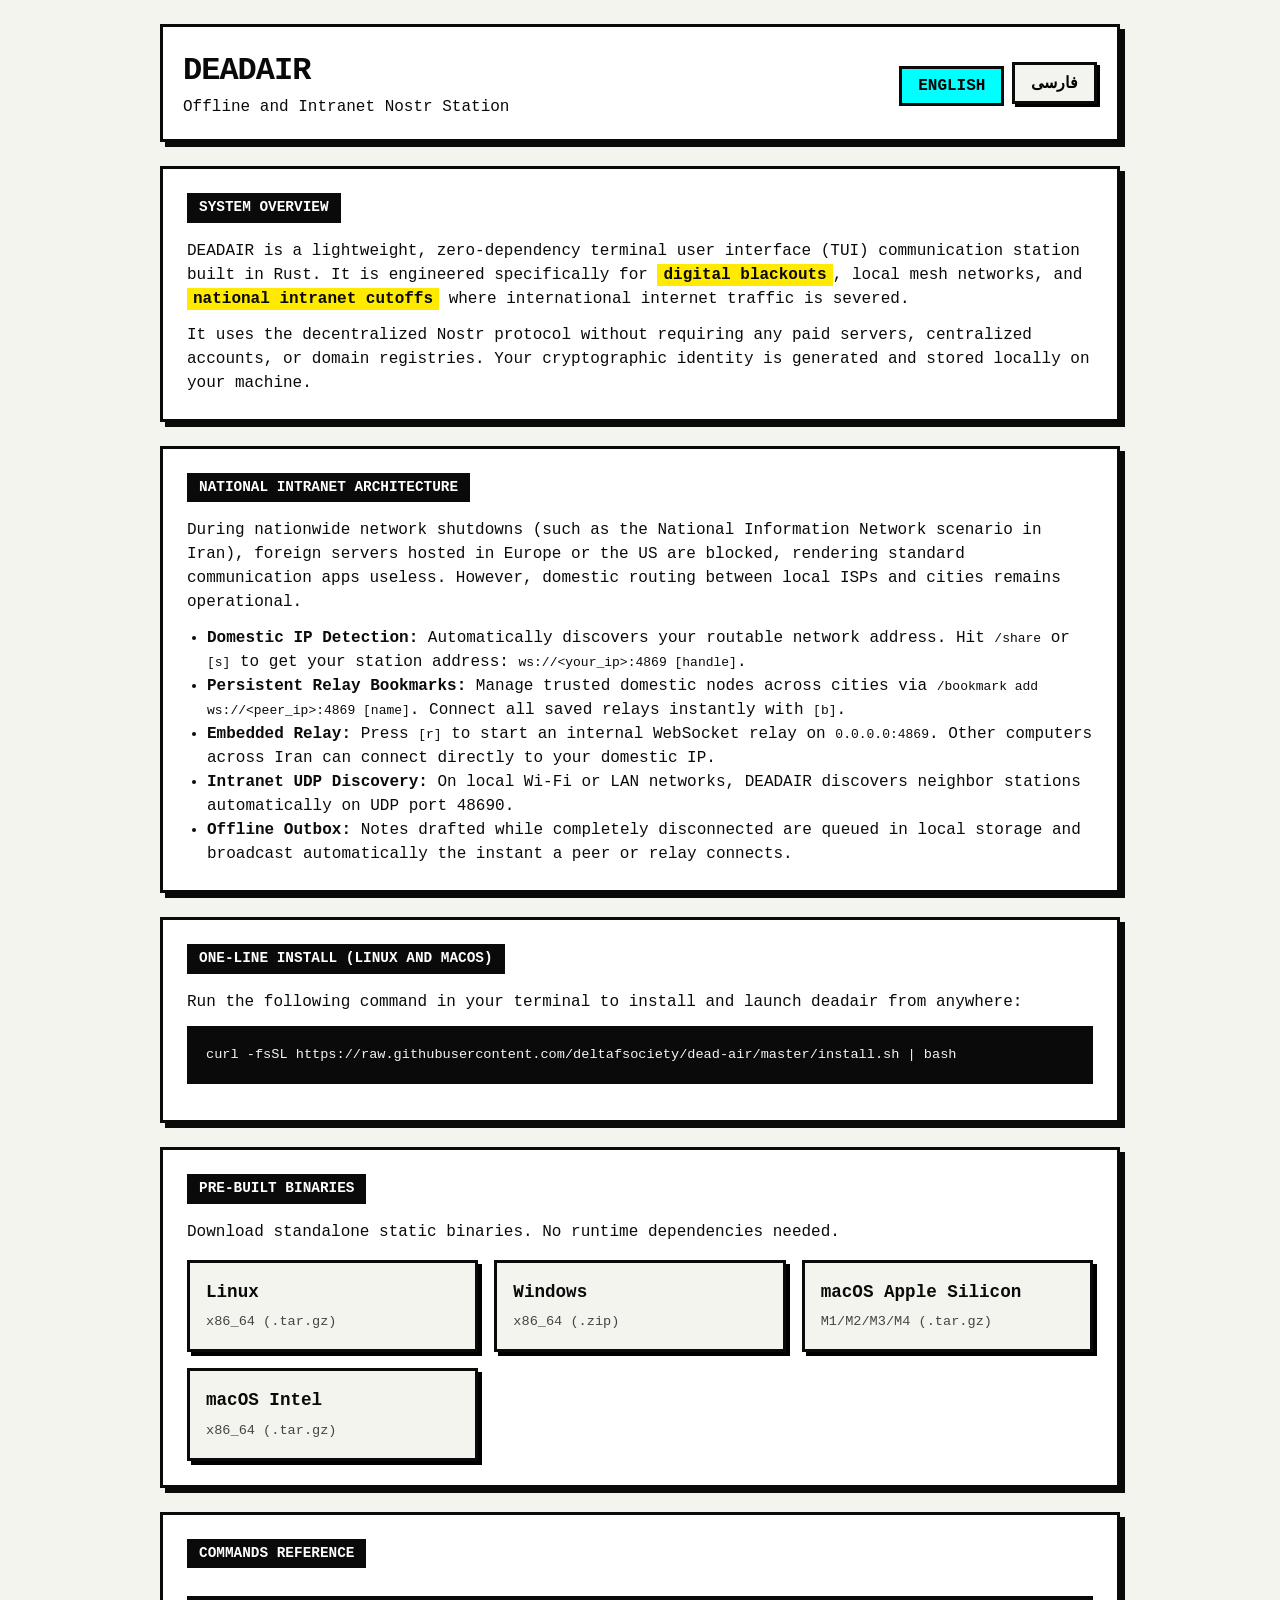
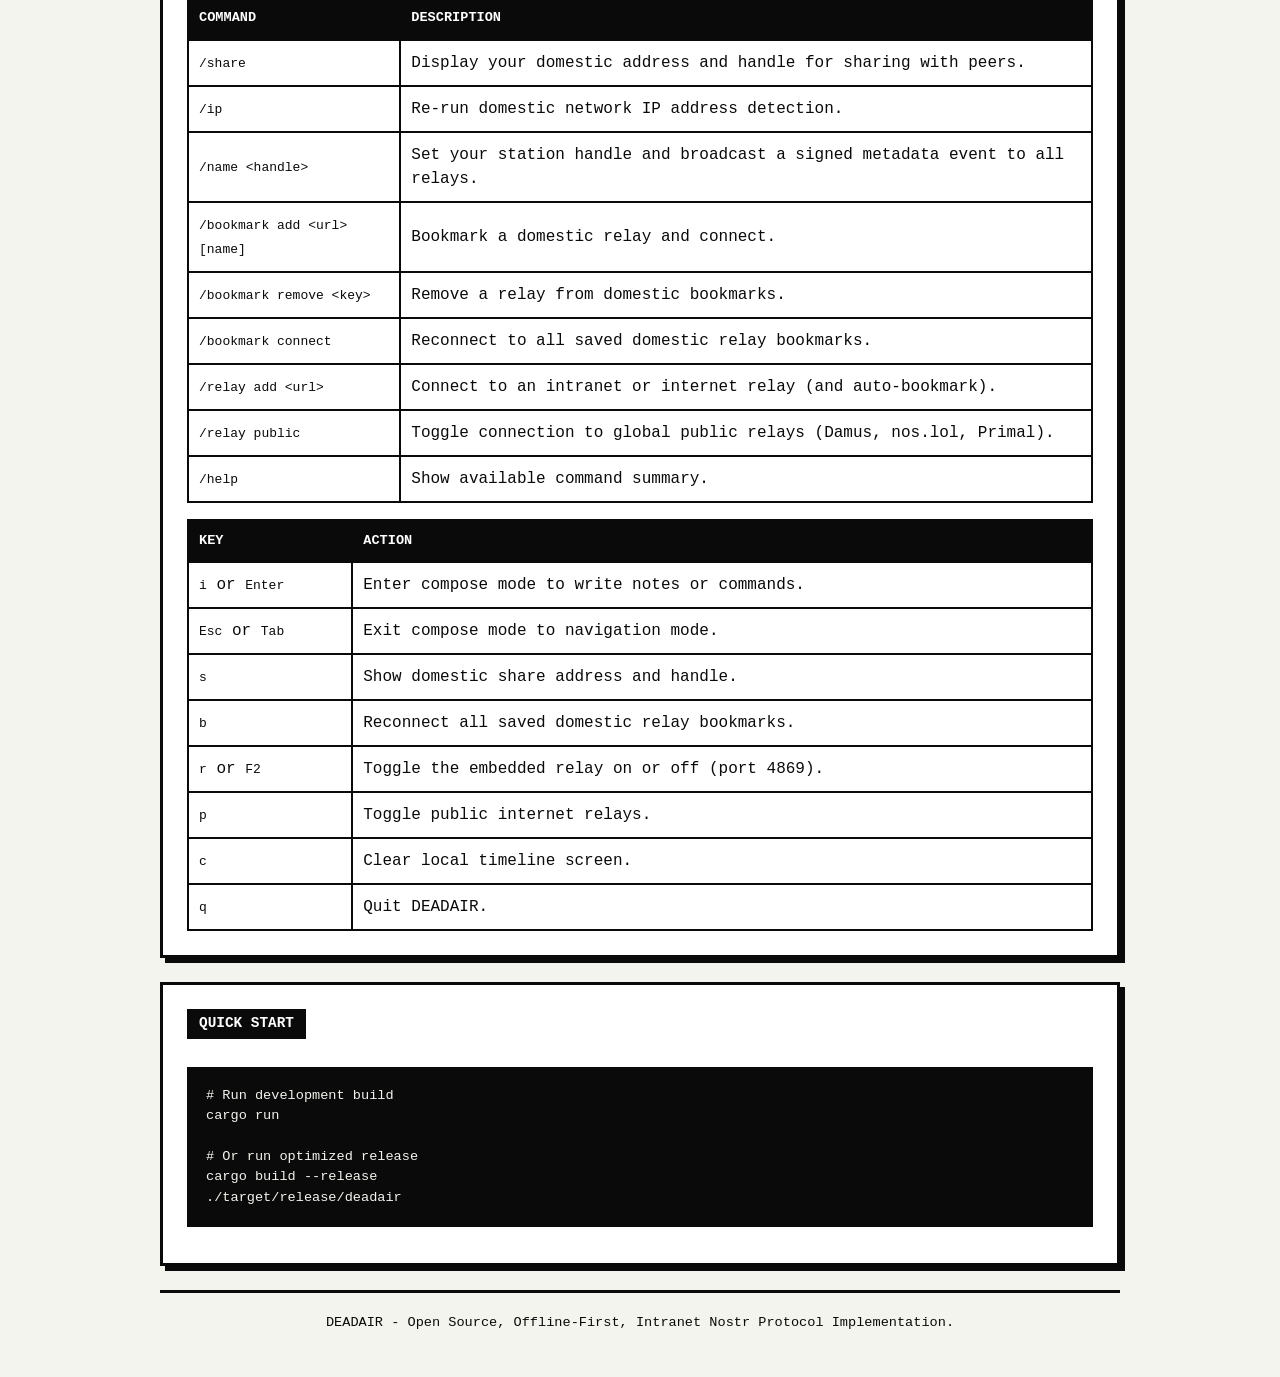
==== docs/index.html @ cce6eb31 "feat: add github pages deployment workflow and docs folder" ====
<!DOCTYPE html>
<html lang="en">
<head>
  <meta charset="UTF-8">
  <meta name="viewport" content="width=device-width, initial-scale=1.0">
  <title>DEADAIR // Offline and Intranet Nostr Station</title>
  <style>
    :root {
      --bg: #f4f4ee;
      --fg: #0a0a0a;
      --accent: #00ffff;
      --accent-alt: #ffea00;
      --border: 3px solid #0a0a0a;
      --shadow: 5px 5px 0 #0a0a0a;
    }

    * {
      box-sizing: border-box;
      margin: 0;
      padding: 0;
    }

    body {
      background-color: var(--bg);
      color: var(--fg);
      font-family: ui-monospace, "SF Mono", "Cascadia Code", "Courier New", monospace;
      line-height: 1.5;
      padding: 24px;
    }

    .container {
      max-width: 960px;
      margin: 0 auto;
    }

    header {
      border: var(--border);
      box-shadow: var(--shadow);
      background: #fff;
      padding: 20px;
      margin-bottom: 24px;
      display: flex;
      justify-content: space-between;
      align-items: center;
      flex-wrap: wrap;
      gap: 16px;
    }

    h1 {
      font-size: 2rem;
      letter-spacing: -1px;
      text-transform: uppercase;
    }

    .lang-switcher button {
      background: var(--bg);
      border: var(--border);
      padding: 8px 16px;
      font-family: inherit;
      font-weight: bold;
      font-size: 1rem;
      cursor: pointer;
      box-shadow: 3px 3px 0 #000;
    }

    .lang-switcher button.active {
      background: var(--accent);
      box-shadow: none;
      transform: translate(2px, 2px);
    }

    .box {
      border: var(--border);
      box-shadow: var(--shadow);
      background: #fff;
      padding: 24px;
      margin-bottom: 24px;
    }

    .box-title {
      display: inline-block;
      background: var(--fg);
      color: #fff;
      padding: 4px 12px;
      font-size: 0.9rem;
      font-weight: bold;
      text-transform: uppercase;
      margin-bottom: 16px;
    }

    .highlight {
      background: var(--accent-alt);
      padding: 2px 6px;
      font-weight: bold;
    }

    .download-grid {
      display: grid;
      grid-template-columns: repeat(auto-fit, minmax(220px, 1fr));
      gap: 16px;
      margin-top: 16px;
    }

    .download-card {
      border: var(--border);
      padding: 16px;
      background: var(--bg);
      text-decoration: none;
      color: inherit;
      display: block;
      box-shadow: 4px 4px 0 #000;
      transition: transform 0.05s;
    }

    .download-card:hover {
      background: var(--accent);
      transform: translate(-2px, -2px);
      box-shadow: 6px 6px 0 #000;
    }

    .download-card strong {
      display: block;
      font-size: 1.1rem;
      margin-bottom: 4px;
    }

    .download-card span {
      font-size: 0.85rem;
      color: #444;
    }

    table {
      width: 100%;
      border-collapse: collapse;
      margin-top: 12px;
    }

    th, td {
      border: 2px solid #0a0a0a;
      padding: 10px;
      text-align: left;
    }

    th {
      background: #0a0a0a;
      color: #fff;
      text-transform: uppercase;
      font-size: 0.85rem;
    }

    pre {
      background: #0a0a0a;
      color: #f4f4ee;
      padding: 16px;
      overflow-x: auto;
      font-size: 0.85rem;
      margin: 12px 0;
      border: var(--border);
    }

    .persian-section {
      direction: rtl;
      font-family: Vazirmatn, Tahoma, sans-serif;
      text-align: right;
    }

    .persian-section table th,
    .persian-section table td {
      text-align: right;
    }

    .persian-section .box-title {
      font-family: Vazirmatn, Tahoma, sans-serif;
    }

    .hidden {
      display: none;
    }

    footer {
      border-top: var(--border);
      padding: 20px 0;
      text-align: center;
      font-size: 0.85rem;
    }
  </style>
</head>
<body>
  <div class="container">
    <header>
      <div>
        <h1>DEADAIR</h1>
        <p>Offline and Intranet Nostr Station</p>
      </div>
      <div class="lang-switcher">
        <button id="btn-en" class="active" onclick="setLang('en')">ENGLISH</button>
        <button id="btn-fa" onclick="setLang('fa')">فارسی</button>
      </div>
    </header>

    <!-- ENGLISH CONTENT -->
    <main id="content-en">
      <div class="box">
        <div class="box-title">System Overview</div>
        <p>
          DEADAIR is a lightweight, zero-dependency terminal user interface (TUI) communication station built in Rust.
          It is engineered specifically for <span class="highlight">digital blackouts</span>, local mesh networks, and 
          <span class="highlight">national intranet cutoffs</span> where international internet traffic is severed.
        </p>
        <p style="margin-top: 12px;">
          It uses the decentralized Nostr protocol without requiring any paid servers, centralized accounts, or domain registries.
          Your cryptographic identity is generated and stored locally on your machine.
        </p>
      </div>

      <div class="box">
        <div class="box-title">National Intranet Architecture</div>
        <p>
          During nationwide network shutdowns (such as the National Information Network scenario in Iran), foreign servers 
          hosted in Europe or the US are blocked, rendering standard communication apps useless. 
          However, domestic routing between local ISPs and cities remains operational.
        </p>
        <ul style="margin-left: 20px; margin-top: 12px;">
          <li><strong>Domestic IP Detection:</strong> Automatically discovers your routable network address. Hit <code>/share</code> or <code>[s]</code> to get your station address: <code>ws://&lt;your_ip&gt;:4869 [handle]</code>.</li>
          <li><strong>Persistent Relay Bookmarks:</strong> Manage trusted domestic nodes across cities via <code>/bookmark add ws://&lt;peer_ip&gt;:4869 [name]</code>. Connect all saved relays instantly with <code>[b]</code>.</li>
          <li><strong>Embedded Relay:</strong> Press <code>[r]</code> to start an internal WebSocket relay on <code>0.0.0.0:4869</code>. Other computers across Iran can connect directly to your domestic IP.</li>
          <li><strong>Intranet UDP Discovery:</strong> On local Wi-Fi or LAN networks, DEADAIR discovers neighbor stations automatically on UDP port 48690.</li>
          <li><strong>Offline Outbox:</strong> Notes drafted while completely disconnected are queued in local storage and broadcast automatically the instant a peer or relay connects.</li>
        </ul>
      </div>

      <div class="box">
        <div class="box-title">One-Line Install (Linux and macOS)</div>
        <p>Run the following command in your terminal to install and launch deadair from anywhere:</p>
        <pre>curl -fsSL https://raw.githubusercontent.com/deltafsociety/dead-air/master/install.sh | bash</pre>
      </div>

      <div class="box">
        <div class="box-title">Pre-built Binaries</div>
        <p>Download standalone static binaries. No runtime dependencies needed.</p>
        <div class="download-grid">
          <a class="download-card" href="https://github.com/deltafsociety/dead-air/releases/latest/download/deadair-linux-x86_64.tar.gz">
            <strong>Linux</strong>
            <span>x86_64 (.tar.gz)</span>
          </a>
          <a class="download-card" href="https://github.com/deltafsociety/dead-air/releases/latest/download/deadair-windows-x86_64.zip">
            <strong>Windows</strong>
            <span>x86_64 (.zip)</span>
          </a>
          <a class="download-card" href="https://github.com/deltafsociety/dead-air/releases/latest/download/deadair-macos-arm64.tar.gz">
            <strong>macOS Apple Silicon</strong>
            <span>M1/M2/M3/M4 (.tar.gz)</span>
          </a>
          <a class="download-card" href="https://github.com/deltafsociety/dead-air/releases/latest/download/deadair-macos-x86_64.tar.gz">
            <strong>macOS Intel</strong>
            <span>x86_64 (.tar.gz)</span>
          </a>
        </div>
      </div>

      <div class="box">
        <div class="box-title">Commands Reference</div>
        <table>
          <thead>
            <tr>
              <th>Command</th>
              <th>Description</th>
            </tr>
          </thead>
          <tbody>
            <tr>
              <td><code>/share</code></td>
              <td>Display your domestic address and handle for sharing with peers.</td>
            </tr>
            <tr>
              <td><code>/ip</code></td>
              <td>Re-run domestic network IP address detection.</td>
            </tr>
            <tr>
              <td><code>/name &lt;handle&gt;</code></td>
              <td>Set your station handle and broadcast a signed metadata event to all relays.</td>
            </tr>
            <tr>
              <td><code>/bookmark add &lt;url&gt; [name]</code></td>
              <td>Bookmark a domestic relay and connect.</td>
            </tr>
            <tr>
              <td><code>/bookmark remove &lt;key&gt;</code></td>
              <td>Remove a relay from domestic bookmarks.</td>
            </tr>
            <tr>
              <td><code>/bookmark connect</code></td>
              <td>Reconnect to all saved domestic relay bookmarks.</td>
            </tr>
            <tr>
              <td><code>/relay add &lt;url&gt;</code></td>
              <td>Connect to an intranet or internet relay (and auto-bookmark).</td>
            </tr>
            <tr>
              <td><code>/relay public</code></td>
              <td>Toggle connection to global public relays (Damus, nos.lol, Primal).</td>
            </tr>
            <tr>
              <td><code>/help</code></td>
              <td>Show available command summary.</td>
            </tr>
          </tbody>
        </table>

        <table style="margin-top: 16px;">
          <thead>
            <tr>
              <th>Key</th>
              <th>Action</th>
            </tr>
          </thead>
          <tbody>
            <tr>
              <td><code>i</code> or <code>Enter</code></td>
              <td>Enter compose mode to write notes or commands.</td>
            </tr>
            <tr>
              <td><code>Esc</code> or <code>Tab</code></td>
              <td>Exit compose mode to navigation mode.</td>
            </tr>
            <tr>
              <td><code>s</code></td>
              <td>Show domestic share address and handle.</td>
            </tr>
            <tr>
              <td><code>b</code></td>
              <td>Reconnect all saved domestic relay bookmarks.</td>
            </tr>
            <tr>
              <td><code>r</code> or <code>F2</code></td>
              <td>Toggle the embedded relay on or off (port 4869).</td>
            </tr>
            <tr>
              <td><code>p</code></td>
              <td>Toggle public internet relays.</td>
            </tr>
            <tr>
              <td><code>c</code></td>
              <td>Clear local timeline screen.</td>
            </tr>
            <tr>
              <td><code>q</code></td>
              <td>Quit DEADAIR.</td>
            </tr>
          </tbody>
        </table>
      </div>

      <div class="box">
        <div class="box-title">Quick Start</div>
        <pre># Run development build
cargo run

# Or run optimized release
cargo build --release
./target/release/deadair</pre>
      </div>
    </main>

    <!-- PERSIAN CONTENT -->
    <main id="content-fa" class="persian-section hidden">
      <div class="box">
        <div class="box-title">معرفی سامانه</div>
        <p>
          نرم‌افزار DEADAIR یک ابزار ارتباطی ترمینال متنی (TUI) سبک و بدون وابستگی است که با زبان راست (Rust) توسعه داده شده است.
          این سامانه منحصرا برای شرایط <span class="highlight">قطع کامل اینترنت</span>، شبکه‌های محلی (مش) و 
          <span class="highlight">محدودیت به شبکه ملی اطلاعات (اینترانت)</span> طراحی شده است.
        </p>
        <p style="margin-top: 12px;">
          این ابزار از پروتکل غیرمتمرکز نوستر (Nostr) استفاده می‌کند و هیچ‌گونه وابستگی به سرورهای پولی، ثبت‌نام، شماره تماس، ایمیل یا دامنه‌های اینترنتی ندارد.
          کلیدهای رمزنگاری شما به صورت محلی روی دستگاه خودتان ایجاد و ذخیره می‌شوند.
        </p>
      </div>

      <div class="box">
        <div class="box-title">عملکرد در شرایط اینترانت ملی</div>
        <p>
          هنگامی که دسترسی به اینترنت بین‌الملل قطع می‌شود، سرورهای خارجی از دسترس خارج شده و پیام‌رسان‌های معمولی متوقف می‌شوند.
          با این حال، ارتباطات داخلی بین ارائه‌دهندگان اینترنت داخلی و شهرهای مختلف برقرار باقی می‌ماند.
        </p>
        <ul style="margin-right: 20px; margin-top: 12px;">
          <li><strong>تشخیص خودکار IP داخلی:</strong> سامانه آدرس قابل اتصال شما را پیدا می‌کند. با کلید <code>[s]</code> یا دستور <code>/share</code> مشخصات ایستگاه را برای دیگران بفرستید: <code>ws://&lt;ip&gt;:4869 [نام]</code>.</li>
          <li><strong>مدیریت نشانک‌های رله‌های داخلی:</strong> ذخیره و سازماندهی رله‌های سراسر کشور با دستور <code>/bookmark add ws://&lt;ip&gt;:4869 [نام]</code>. اتصال همزمان با کلید <code>[b]</code>.</li>
          <li><strong>رله داخلی تعبیه‌شده:</strong> با کلید <code>[r]</code> سرور رله خود را روی پورت 4869 فعال کنید تا افراد در شهرهای دیگر به شما متصل شوند.</li>
          <li><strong>کشف خودکار در شبکه محلی:</strong> دستگاه‌ها روی وای‌فای یا LAN از طریق پورت UDP 48690 یکدیگر را به شکل خودکار پیدا می‌کنند.</li>
          <li><strong>صندوق پیام‌های آفلاین:</strong> پیام‌های نوشته‌شده در زمان قطعی کامل در سیستم ذخیره شده و پس از اولین اتصال ارسال می‌شوند.</li>
        </ul>
      </div>

      <div class="box">
        <div class="box-title">نصب سریع با یک دستور (لینوکس و مک)</div>
        <p>دستور زیر را در ترمینال خود اجرا کنید تا فرمان deadair در سیستم شما نصب و فعال شود:</p>
        <pre>curl -fsSL https://raw.githubusercontent.com/deltafsociety/dead-air/master/install.sh | bash</pre>
      </div>

      <div class="box">
        <div class="box-title">دریافت فایل‌های اجرایی آماده</div>
        <p>فایل اجرایی مستقل بدون نیاز به نصب پیش‌نیازها را برای سیستم‌عامل خود دریافت کنید.</p>
        <div class="download-grid">
          <a class="download-card" href="https://github.com/deltafsociety/dead-air/releases/latest/download/deadair-linux-x86_64.tar.gz">
            <strong>لینوکس</strong>
            <span>معماری x86_64 (.tar.gz)</span>
          </a>
          <a class="download-card" href="https://github.com/deltafsociety/dead-air/releases/latest/download/deadair-windows-x86_64.zip">
            <strong>ویندوز</strong>
            <span>معماری x86_64 (.zip)</span>
          </a>
          <a class="download-card" href="https://github.com/deltafsociety/dead-air/releases/latest/download/deadair-macos-arm64.tar.gz">
            <strong>مک اواس اپل سیلیکون</strong>
            <span>پردازنده‌های M1/M2/M3/M4 (.tar.gz)</span>
          </a>
          <a class="download-card" href="https://github.com/deltafsociety/dead-air/releases/latest/download/deadair-macos-x86_64.tar.gz">
            <strong>مک اواس اینتل</strong>
            <span>معماری x86_64 (.tar.gz)</span>
          </a>
        </div>
      </div>

      <div class="box">
        <div class="box-title">دستورات ترمینال</div>
        <table>
          <thead>
            <tr>
              <th>دستور</th>
              <th>توضیحات</th>
            </tr>
          </thead>
          <tbody>
            <tr>
              <td><code>/share</code></td>
              <td>نمایش آدرس ایستگاه داخلی جهت اشتراک‌گذاری با دیگران.</td>
            </tr>
            <tr>
              <td><code>/ip</code></td>
              <td>تشخیص مجدد آدرس IP شبکه داخلی.</td>
            </tr>
            <tr>
              <td><code>/name &lt;نام&gt;</code></td>
              <td>تنظیم نام نمایشی و انتشار مشخصات هویتی برای سایر کاربران.</td>
            </tr>
            <tr>
              <td><code>/bookmark add &lt;آدرس&gt; [نام]</code></td>
              <td>ذخیره رله داخلی در نشانک‌ها و اتصال به آن.</td>
            </tr>
            <tr>
              <td><code>/bookmark remove &lt;شناسه&gt;</code></td>
              <td>حذف رله از فهرست نشانک‌ها.</td>
            </tr>
            <tr>
              <td><code>/bookmark connect</code></td>
              <td>اتصال مجدد به تمامی نشانک‌های ذخیره‌شده.</td>
            </tr>
            <tr>
              <td><code>/relay add &lt;آدرس&gt;</code></td>
              <td>افزودن آدرس رله جدید (و ذخیره خودکار در نشانک‌ها).</td>
            </tr>
            <tr>
              <td><code>/relay public</code></td>
              <td>اتصال یا قطع اتصال به رله‌های رایگان اینترنت جهانی.</td>
            </tr>
            <tr>
              <td><code>/help</code></td>
              <td>نمایش راهنمای دستورات.</td>
            </tr>
          </tbody>
        </table>

        <table style="margin-top: 16px;">
          <thead>
            <tr>
              <th>کلید</th>
              <th>عملکرد</th>
            </tr>
          </thead>
          <tbody>
            <tr>
              <td><code>i</code> یا <code>Enter</code></td>
              <td>ورود به حالت نوشتن پیام یا دستور.</td>
            </tr>
            <tr>
              <td><code>Esc</code> یا <code>Tab</code></td>
              <td>خروج از حالت نوشتن و ورود به حالت ناوبری.</td>
            </tr>
            <tr>
              <td><code>s</code></td>
              <td>نمایش آدرس اتصال داخلی جهت اشتراک‌گذاری.</td>
            </tr>
            <tr>
              <td><code>b</code></td>
              <td>اتصال مجدد به تمامی نشانک‌های داخلی.</td>
            </tr>
            <tr>
              <td><code>r</code> یا <code>F2</code></td>
              <td>روشن یا خاموش کردن رله داخلی روی پورت 4869.</td>
            </tr>
            <tr>
              <td><code>p</code></td>
              <td>تغییر وضعیت رله‌های عمومی اینترنت.</td>
            </tr>
            <tr>
              <td><code>c</code></td>
              <td>پاک کردن پیام‌های صفحه نمایش.</td>
            </tr>
            <tr>
              <td><code>q</code></td>
              <td>خروج از برنامه.</td>
            </tr>
          </tbody>
        </table>
      </div>

      <div class="box">
        <div class="box-title">اجرای سریع از طریق سورس کد</div>
        <pre># اجرای نسخه توسعه
cargo run

# ساخت نسخه نهایی بهینه‌شده
cargo build --release
./target/release/deadair</pre>
      </div>
    </main>

    <footer>
      <p>DEADAIR - Open Source, Offline-First, Intranet Nostr Protocol Implementation.</p>
    </footer>
  </div>

  <script>
    function setLang(lang) {
      const enSection = document.getElementById('content-en');
      const faSection = document.getElementById('content-fa');
      const btnEn = document.getElementById('btn-en');
      const btnFa = document.getElementById('btn-fa');

      if (lang === 'fa') {
        enSection.classList.add('hidden');
        faSection.classList.remove('hidden');
        btnFa.classList.add('active');
        btnEn.classList.remove('active');
        document.documentElement.lang = 'fa';
      } else {
        faSection.classList.add('hidden');
        enSection.classList.remove('hidden');
        btnEn.classList.add('active');
        btnFa.classList.remove('active');
        document.documentElement.lang = 'en';
      }
    }
  </script>
</body>
</html>
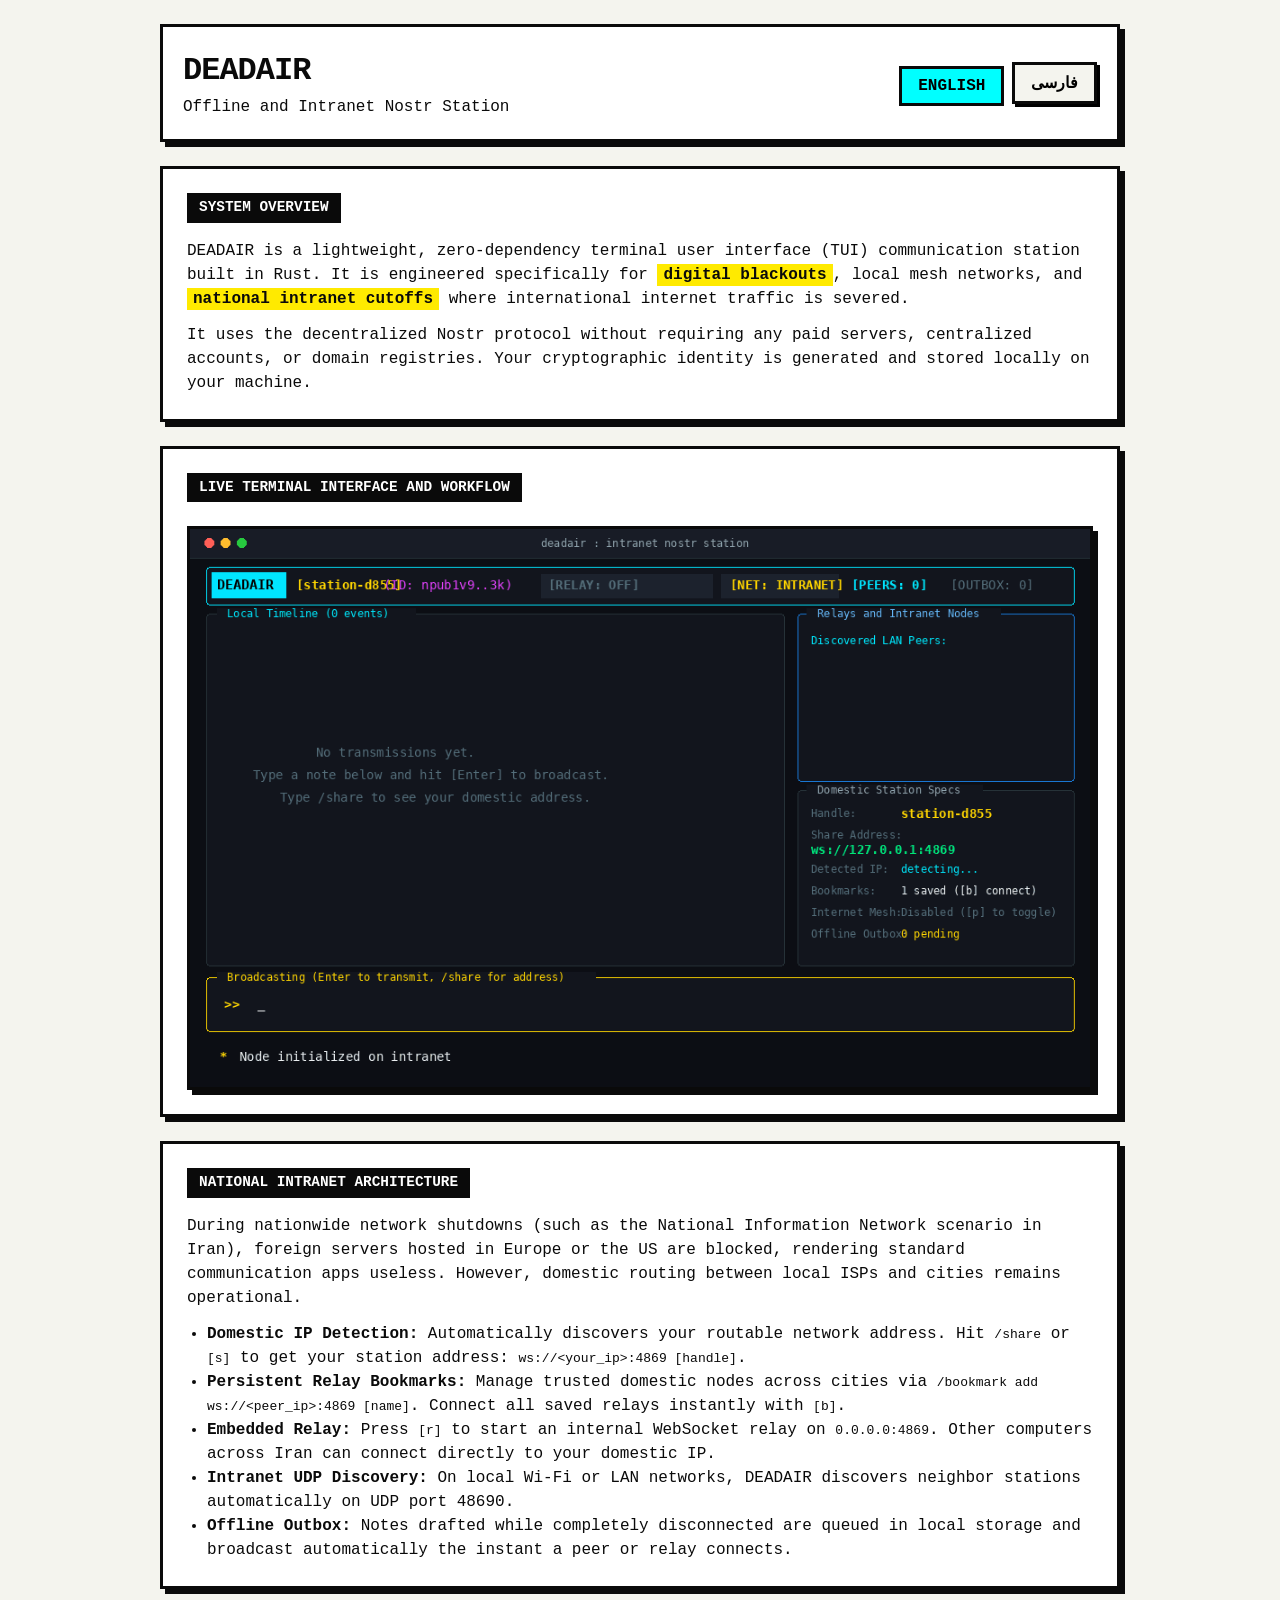
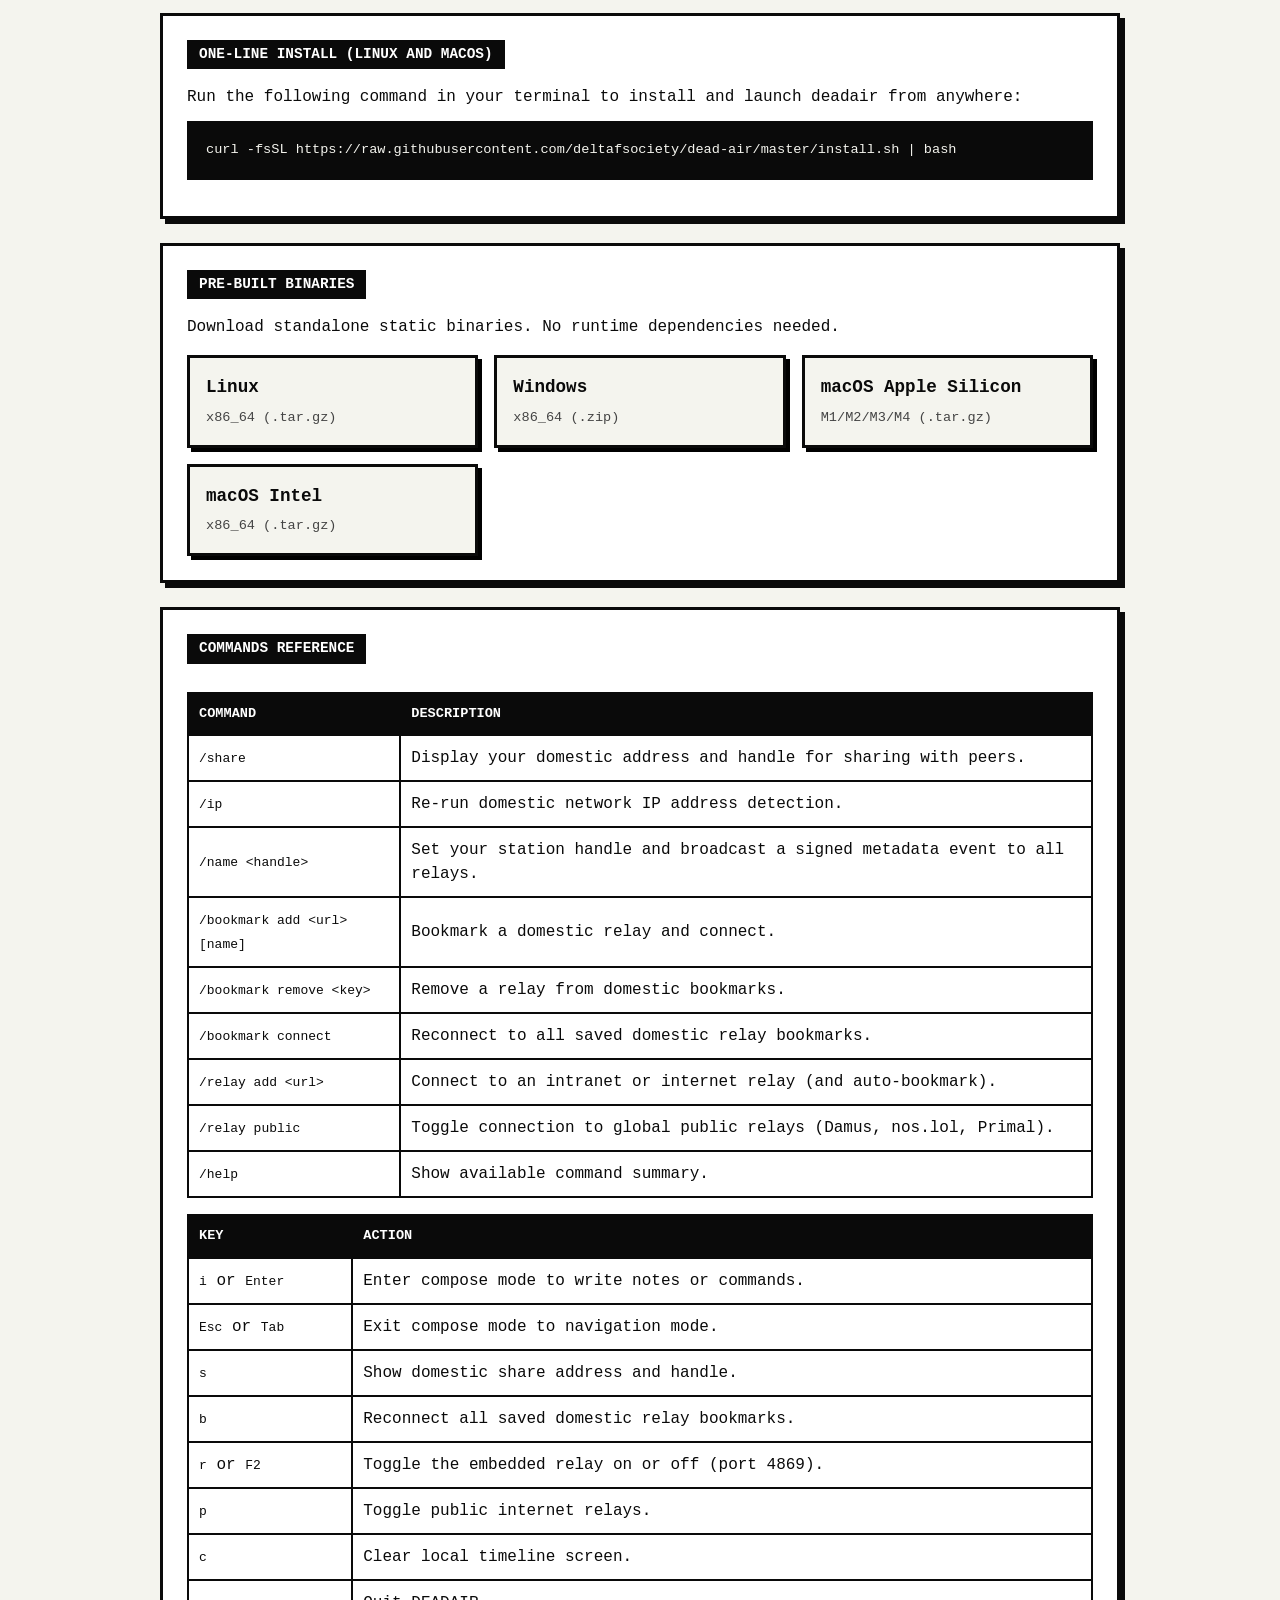
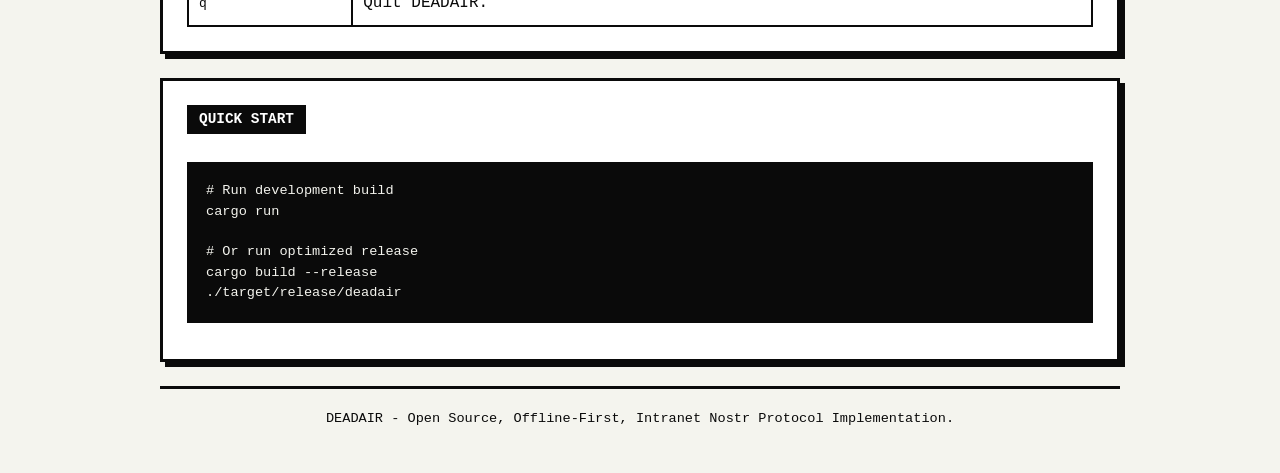
==== commit d92a13a6: "docs: replace ASCII mockup with workflow demo GIF and dashboard screenshot" ====
--- a/docs/index.html
+++ b/docs/index.html
@@ -214,6 +214,11 @@
       </div>
 
       <div class="box">
+        <div class="box-title">Live Terminal Interface and Workflow</div>
+        <img src="images/demo.gif" alt="DEADAIR Terminal Workflow Demo" style="width: 100%; border: var(--border); box-shadow: var(--shadow); margin-top: 8px; display: block;">
+      </div>
+
+      <div class="box">
         <div class="box-title">National Intranet Architecture</div>
         <p>
           During nationwide network shutdowns (such as the National Information Network scenario in Iran), foreign servers 
@@ -378,6 +383,11 @@
       </div>
 
       <div class="box">
+        <div class="box-title">نمای زنده خط فرمان و جریان کار</div>
+        <img src="images/demo.gif" alt="پیش‌نمایش متحرک جریان کار" style="width: 100%; border: var(--border); box-shadow: var(--shadow); margin-top: 8px; display: block;">
+      </div>
+
+      <div class="box">
         <div class="box-title">عملکرد در شرایط اینترانت ملی</div>
         <p>
           هنگامی که دسترسی به اینترنت بین‌الملل قطع می‌شود، سرورهای خارجی از دسترس خارج شده و پیام‌رسان‌های معمولی متوقف می‌شوند.
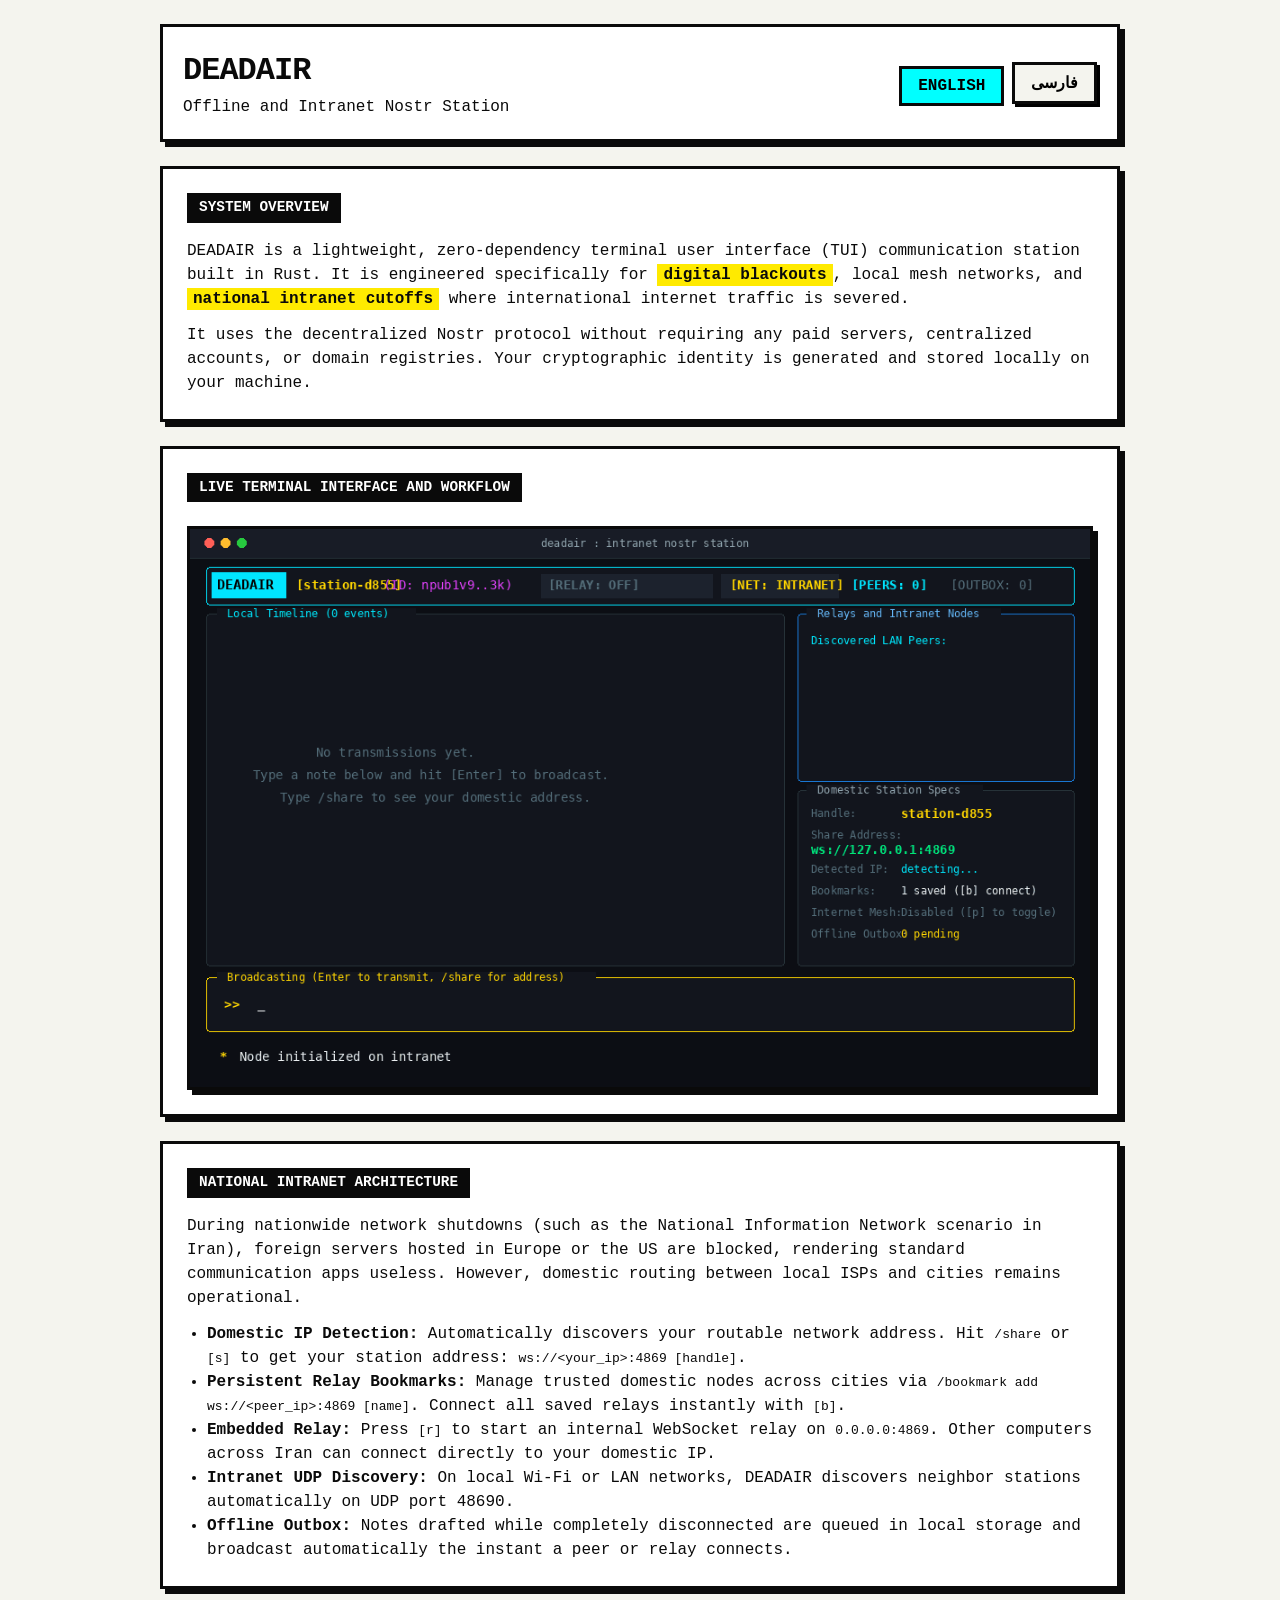
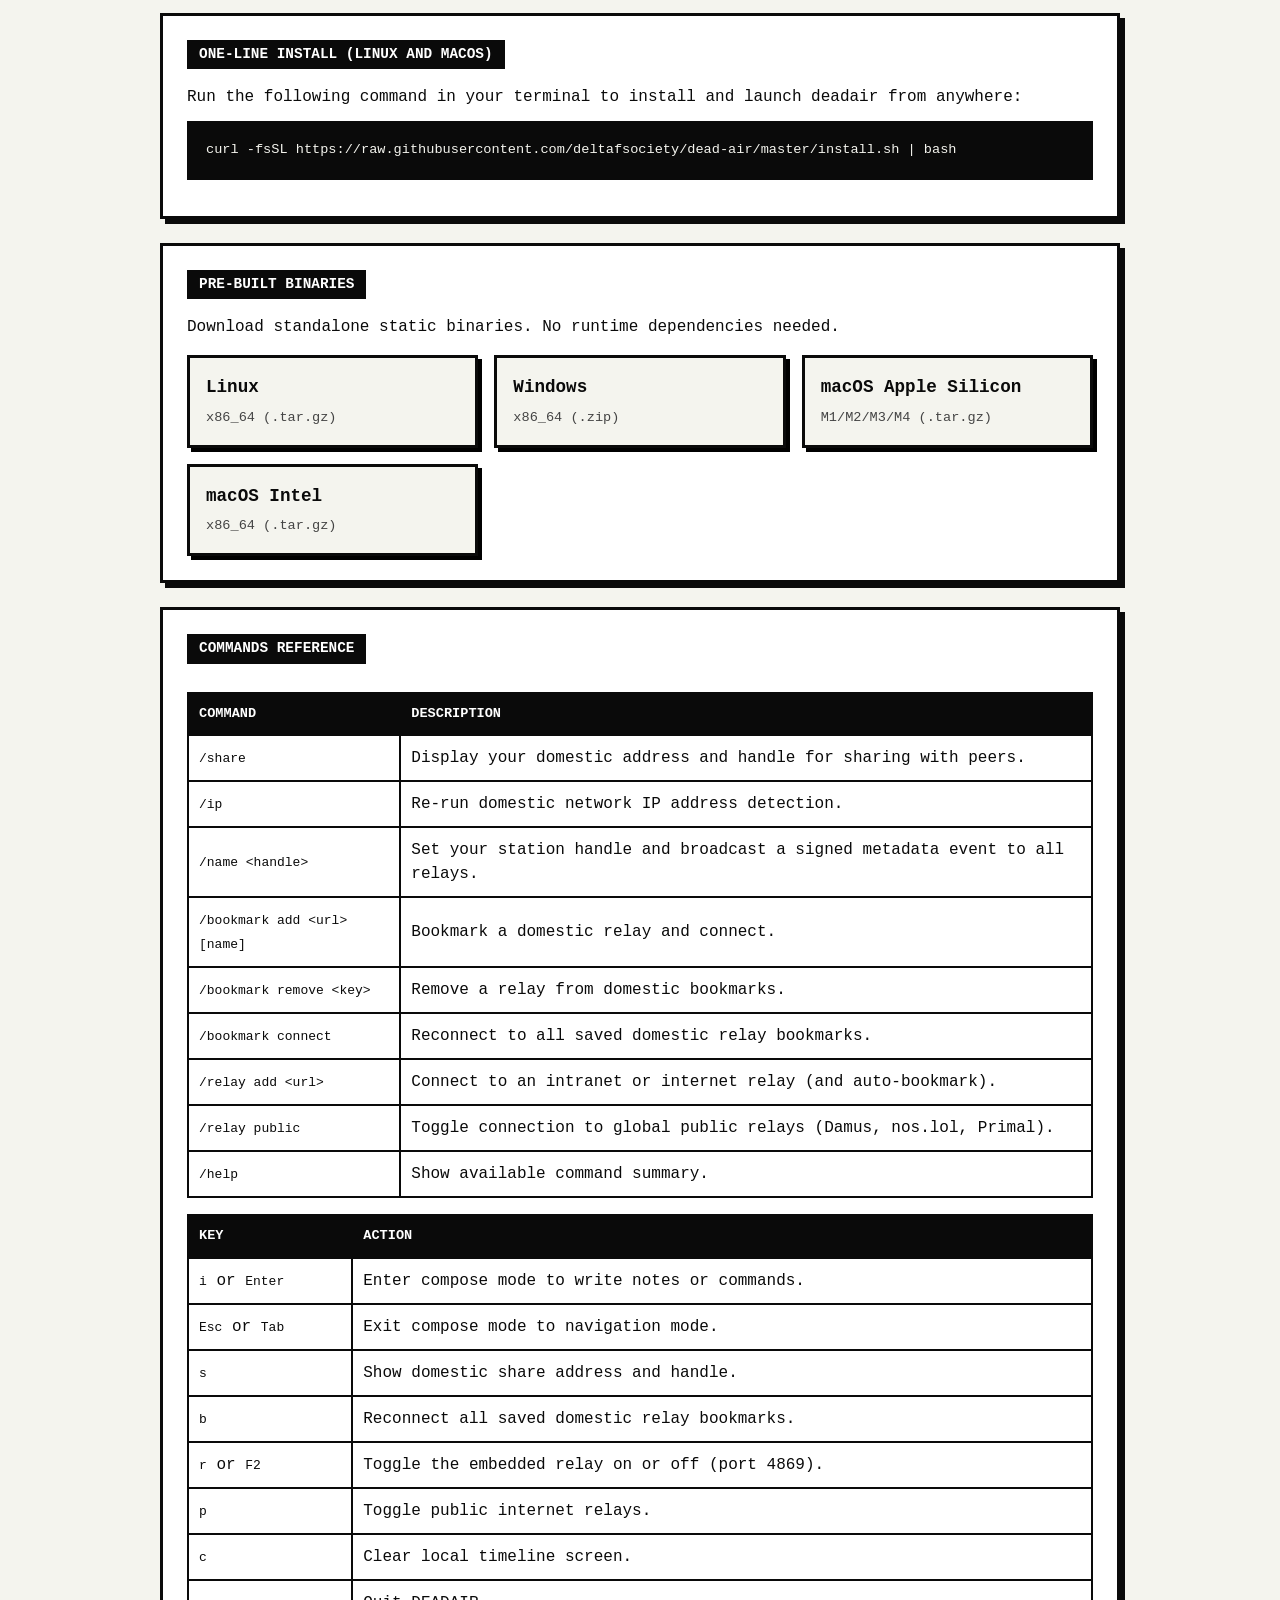
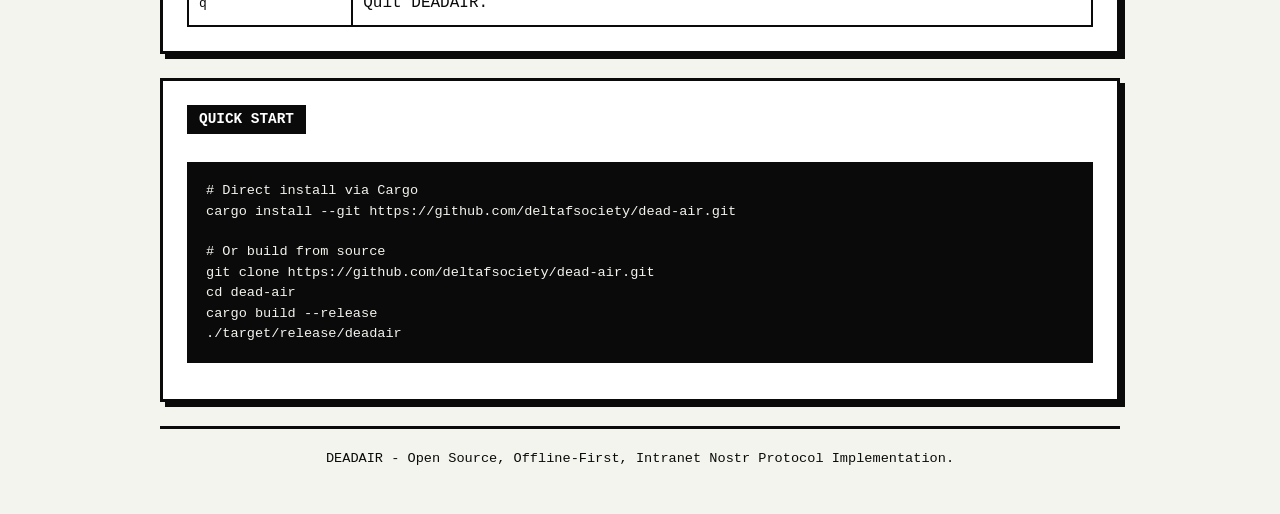
==== commit 58ab4691: "fix: handle rosetta translation, add cli version check, and automatic cpu fallback" ====
--- a/docs/index.html
+++ b/docs/index.html
@@ -358,10 +358,12 @@
 
       <div class="box">
         <div class="box-title">Quick Start</div>
-        <pre># Run development build
-cargo run
-
-# Or run optimized release
+        <pre># Direct install via Cargo
+cargo install --git https://github.com/deltafsociety/dead-air.git
+
+# Or build from source
+git clone https://github.com/deltafsociety/dead-air.git
+cd dead-air
 cargo build --release
 ./target/release/deadair</pre>
       </div>
@@ -526,10 +528,12 @@
 
       <div class="box">
         <div class="box-title">اجرای سریع از طریق سورس کد</div>
-        <pre># اجرای نسخه توسعه
-cargo run
-
-# ساخت نسخه نهایی بهینه‌شده
+        <pre># نصب مستقیم با ابزار کارگو
+cargo install --git https://github.com/deltafsociety/dead-air.git
+
+# یا کامپایل دستی نسخه نهایی
+git clone https://github.com/deltafsociety/dead-air.git
+cd dead-air
 cargo build --release
 ./target/release/deadair</pre>
       </div>
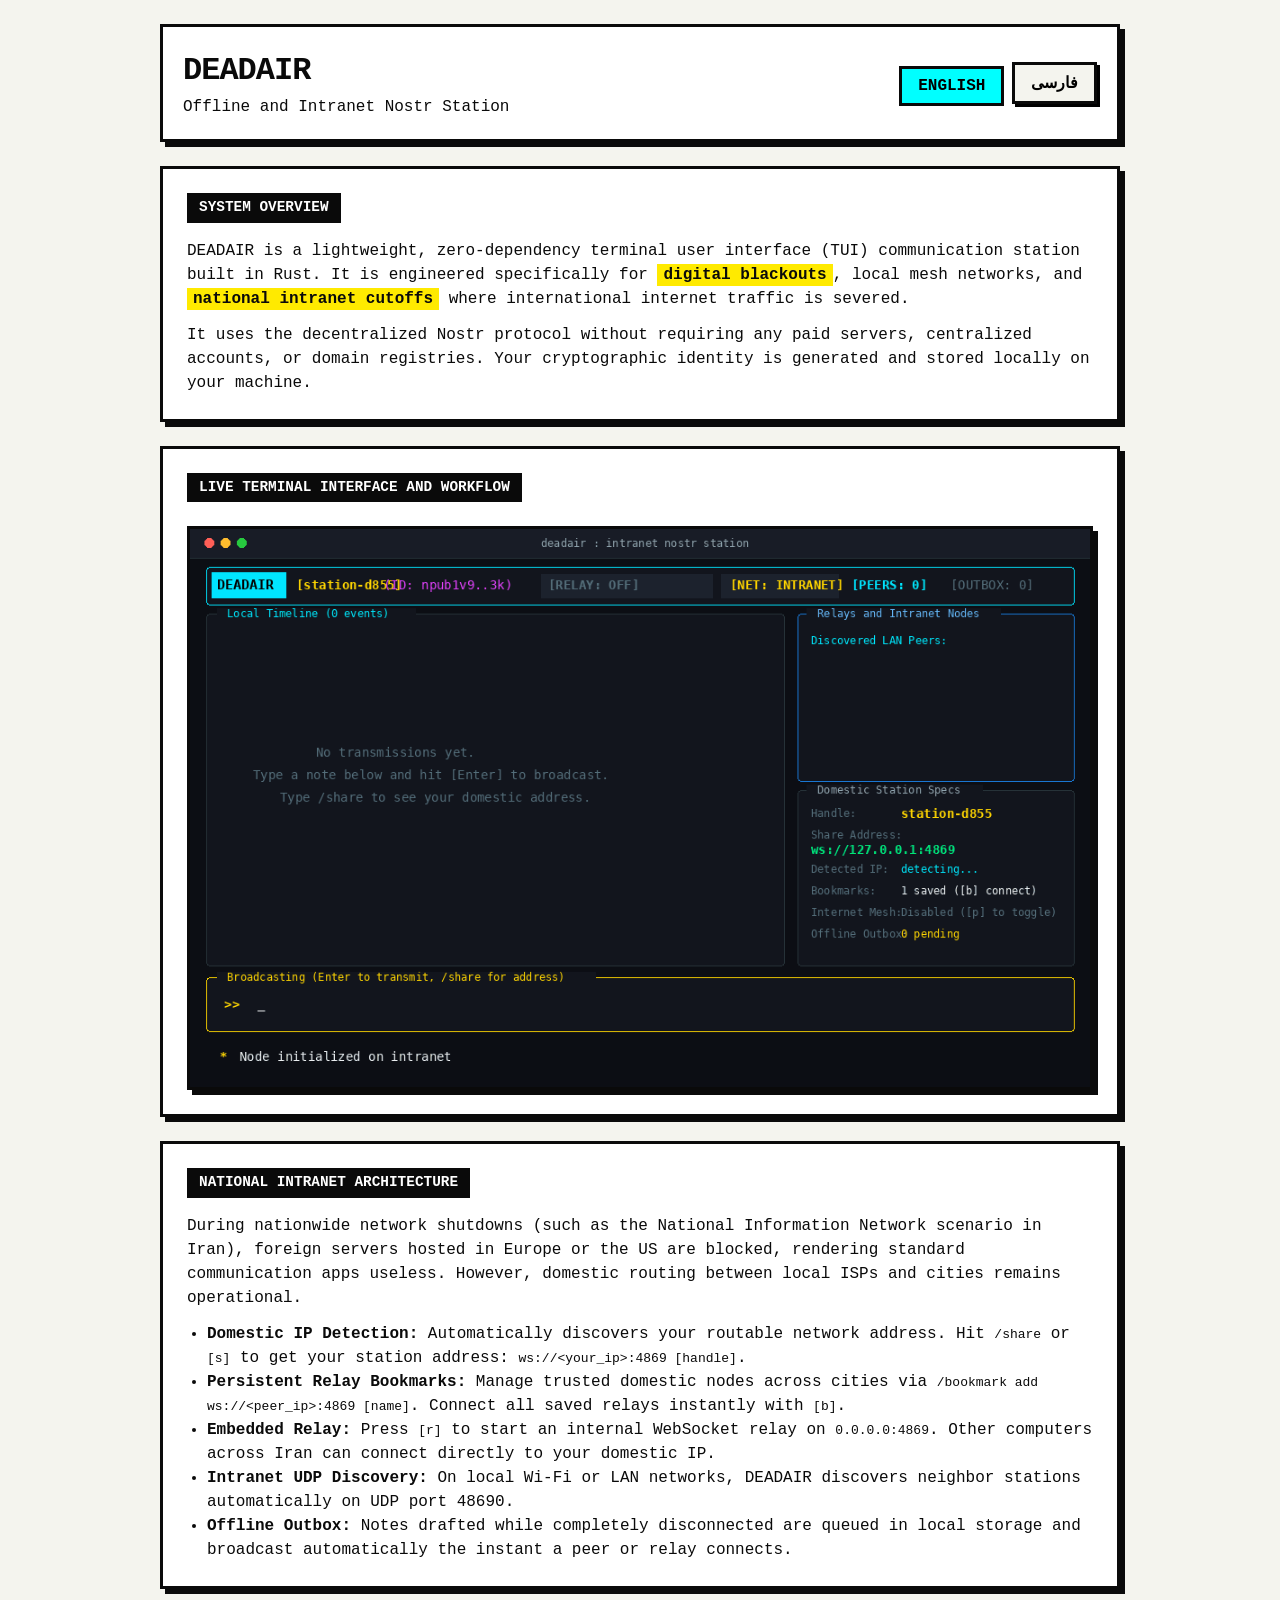
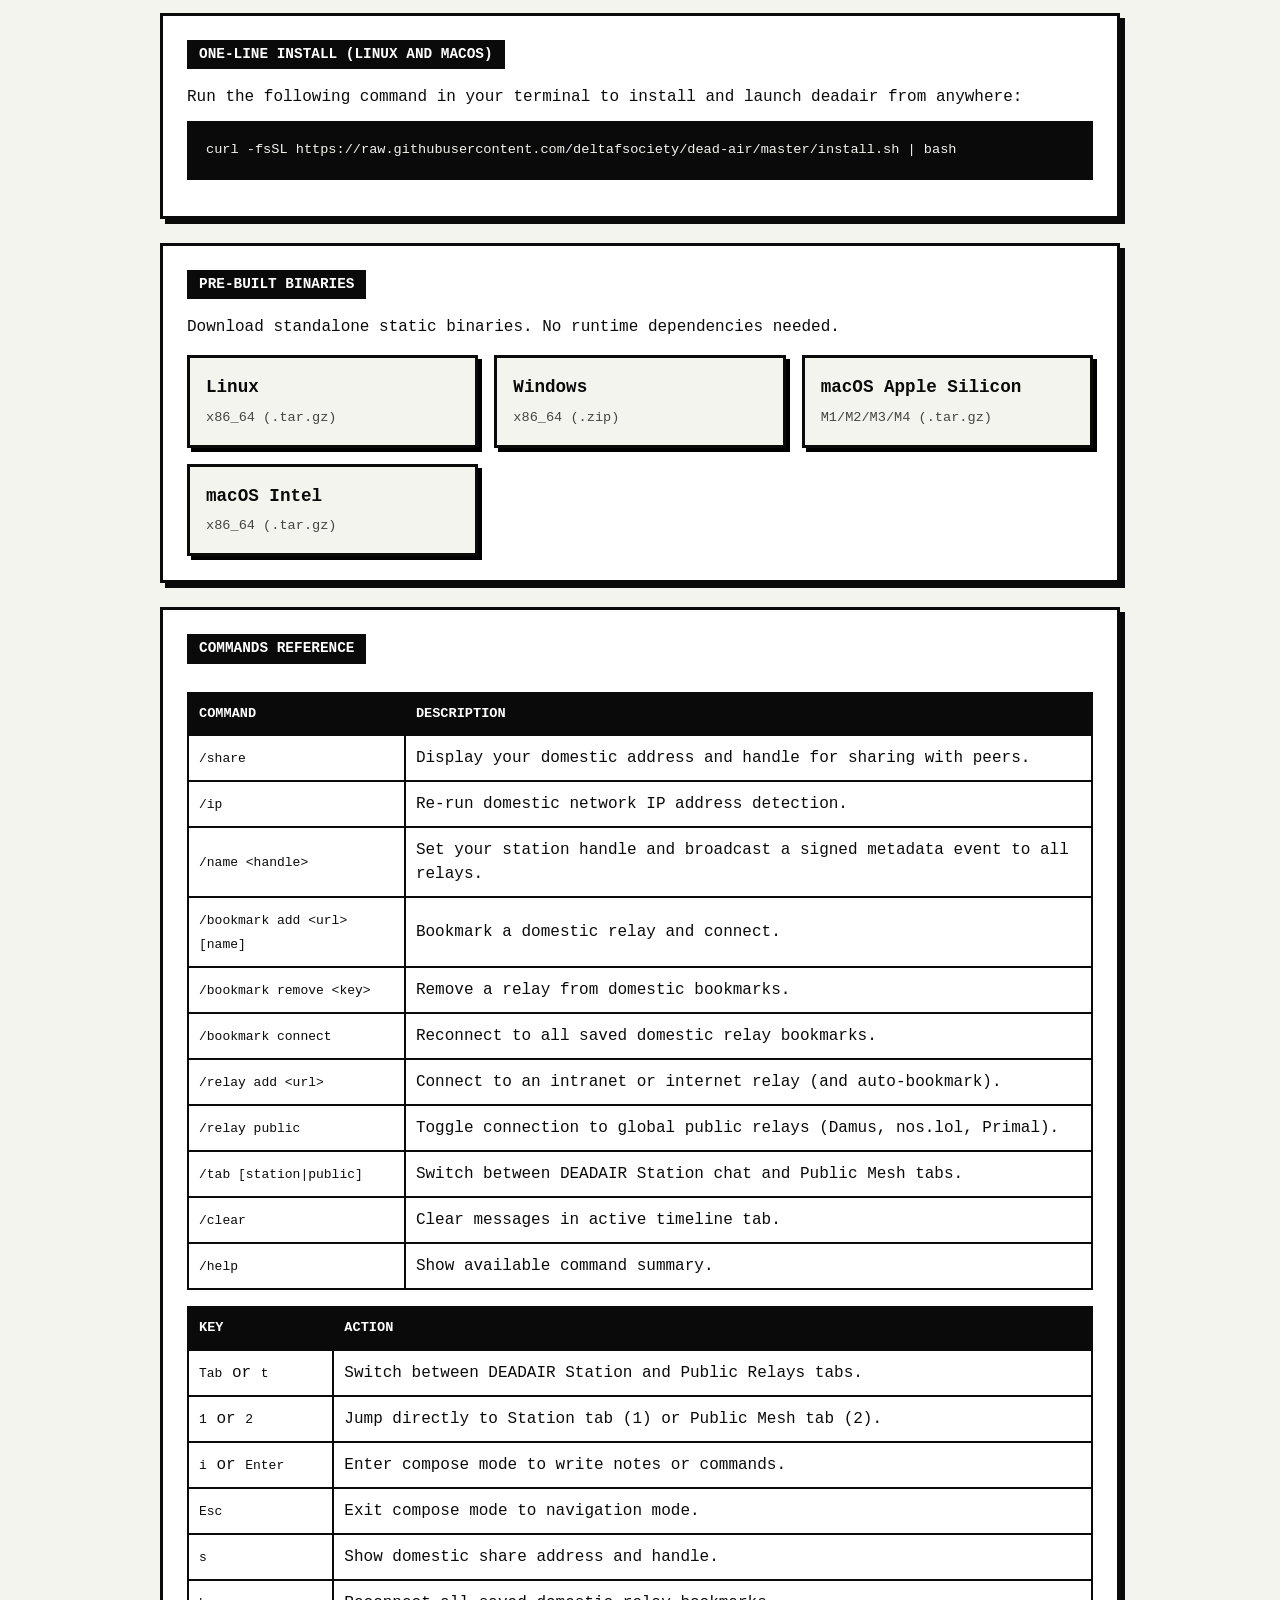
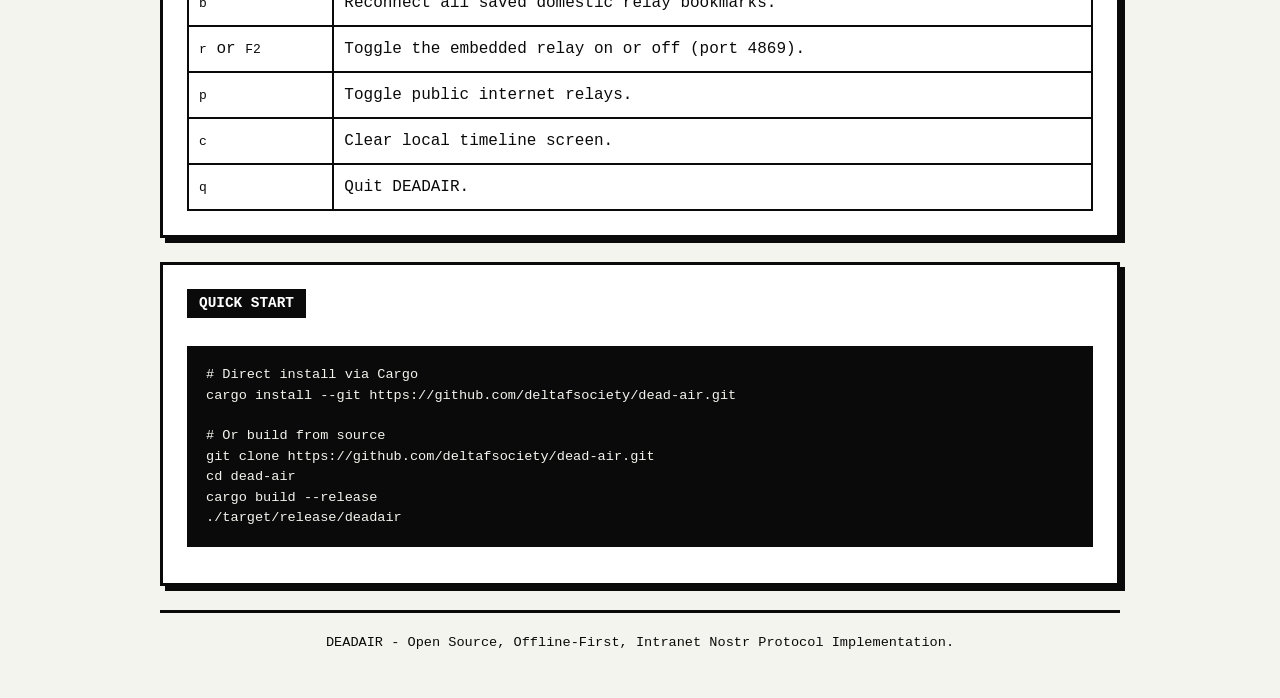
==== commit 95ddb25e: "feat: separate timeline tabs for DEADAIR station chat and public internet relays" ====
--- a/docs/index.html
+++ b/docs/index.html
@@ -306,6 +306,14 @@
               <td>Toggle connection to global public relays (Damus, nos.lol, Primal).</td>
             </tr>
             <tr>
+              <td><code>/tab [station|public]</code></td>
+              <td>Switch between DEADAIR Station chat and Public Mesh tabs.</td>
+            </tr>
+            <tr>
+              <td><code>/clear</code></td>
+              <td>Clear messages in active timeline tab.</td>
+            </tr>
+            <tr>
               <td><code>/help</code></td>
               <td>Show available command summary.</td>
             </tr>
@@ -321,11 +329,19 @@
           </thead>
           <tbody>
             <tr>
+              <td><code>Tab</code> or <code>t</code></td>
+              <td>Switch between DEADAIR Station and Public Relays tabs.</td>
+            </tr>
+            <tr>
+              <td><code>1</code> or <code>2</code></td>
+              <td>Jump directly to Station tab (1) or Public Mesh tab (2).</td>
+            </tr>
+            <tr>
               <td><code>i</code> or <code>Enter</code></td>
               <td>Enter compose mode to write notes or commands.</td>
             </tr>
             <tr>
-              <td><code>Esc</code> or <code>Tab</code></td>
+              <td><code>Esc</code></td>
               <td>Exit compose mode to navigation mode.</td>
             </tr>
             <tr>
@@ -476,6 +492,14 @@
               <td>اتصال یا قطع اتصال به رله‌های رایگان اینترنت جهانی.</td>
             </tr>
             <tr>
+              <td><code>/tab [station|public]</code></td>
+              <td>جابه‌جایی میان برگه گفتگوهای DEADAIR و برگه رله‌های عمومی.</td>
+            </tr>
+            <tr>
+              <td><code>/clear</code></td>
+              <td>پاک کردن پیام‌های برگه فعال کنونی.</td>
+            </tr>
+            <tr>
               <td><code>/help</code></td>
               <td>نمایش راهنمای دستورات.</td>
             </tr>
@@ -491,11 +515,19 @@
           </thead>
           <tbody>
             <tr>
+              <td><code>Tab</code> یا <code>t</code></td>
+              <td>جابه‌جایی سریع میان برگه ایستگاه DEADAIR و رله‌های عمومی.</td>
+            </tr>
+            <tr>
+              <td><code>1</code> یا <code>2</code></td>
+              <td>پرش مستقیم به برگه ایستگاه (1) یا برگه عمومی (2).</td>
+            </tr>
+            <tr>
               <td><code>i</code> یا <code>Enter</code></td>
               <td>ورود به حالت نوشتن پیام یا دستور.</td>
             </tr>
             <tr>
-              <td><code>Esc</code> یا <code>Tab</code></td>
+              <td><code>Esc</code></td>
               <td>خروج از حالت نوشتن و ورود به حالت ناوبری.</td>
             </tr>
             <tr>
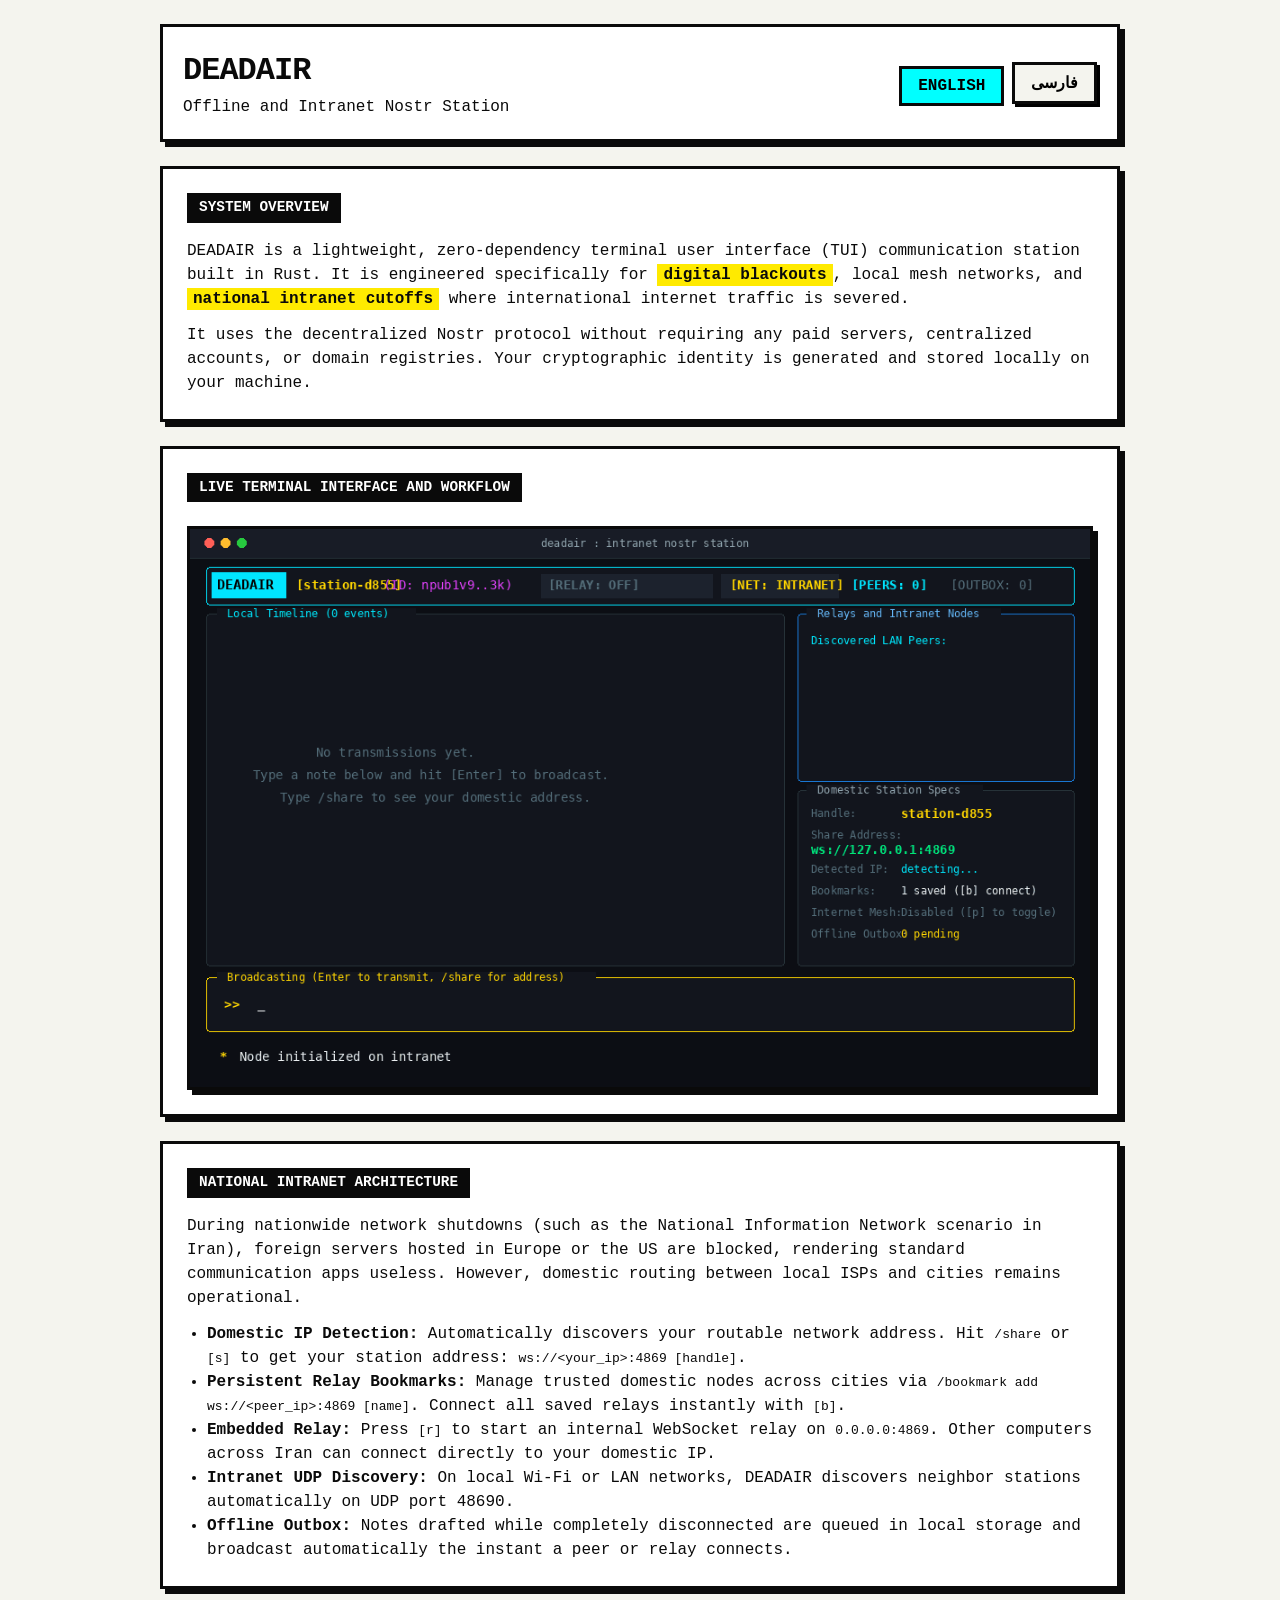
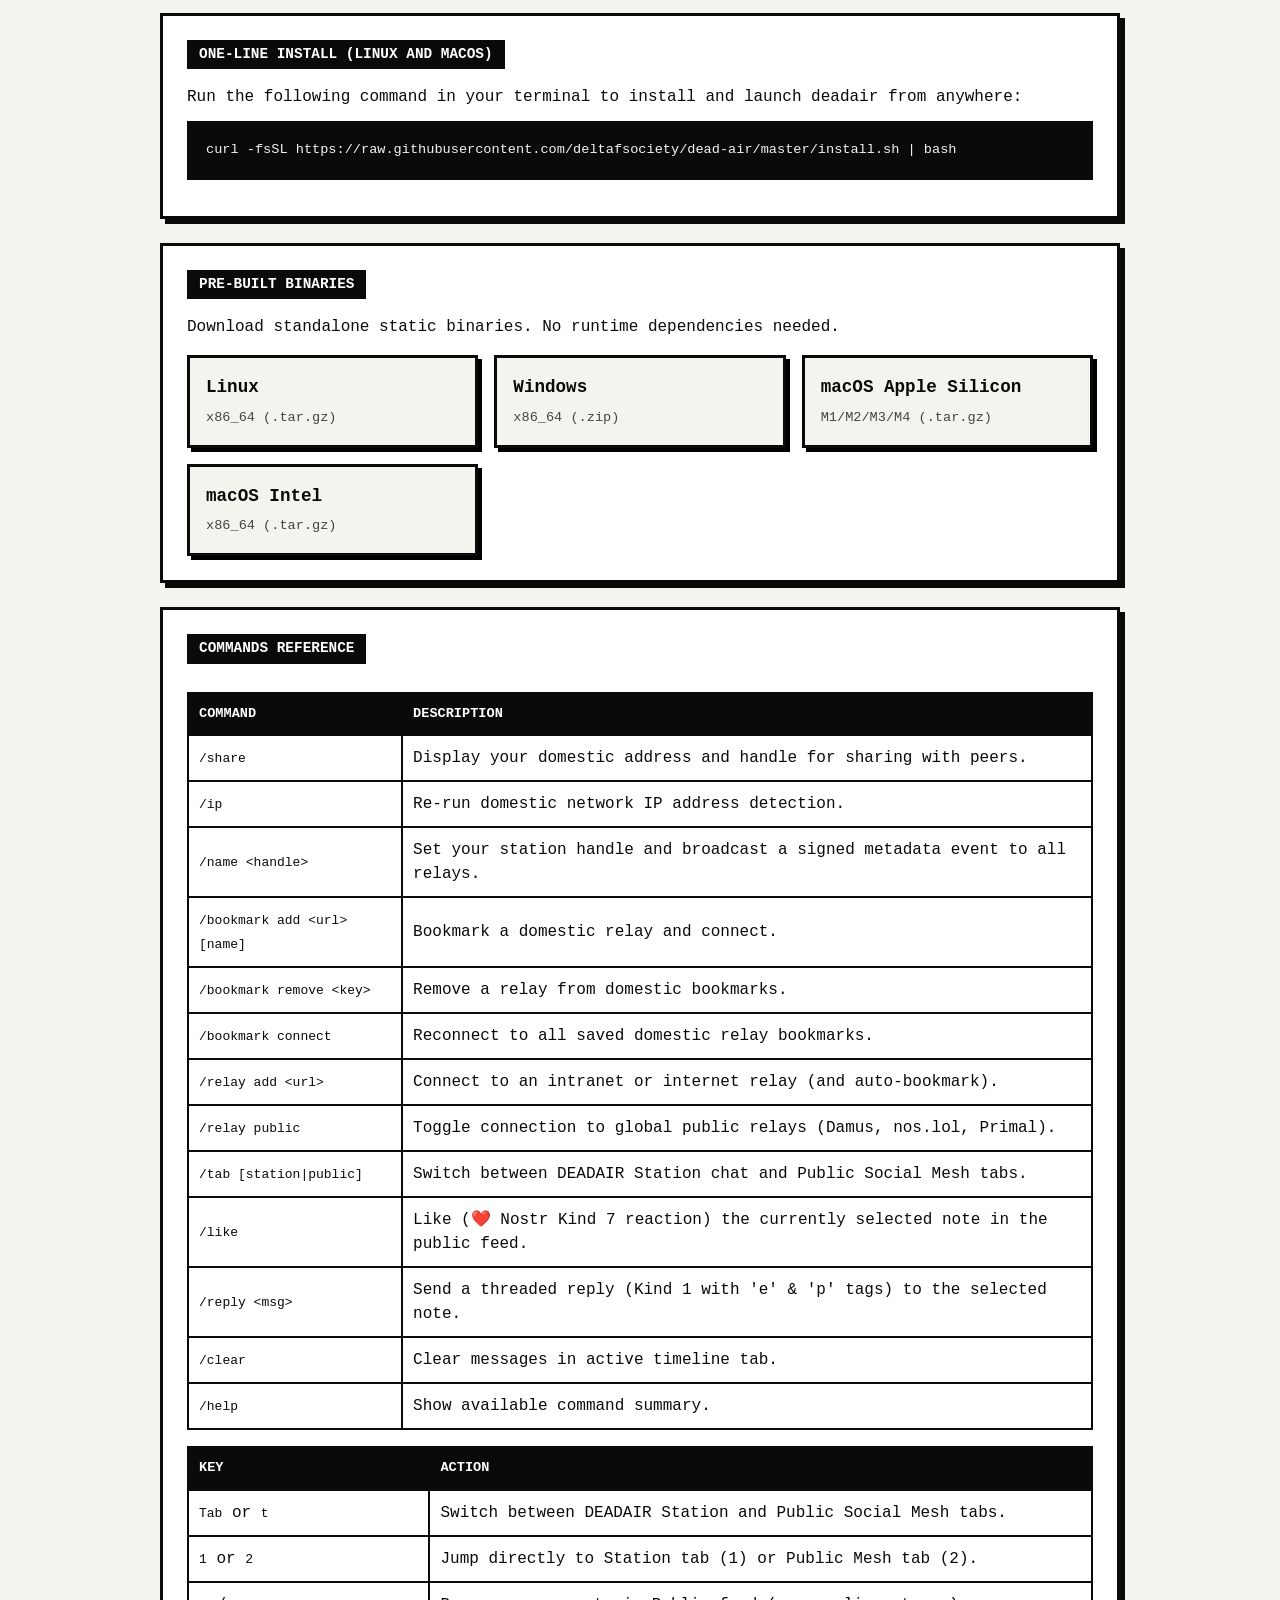
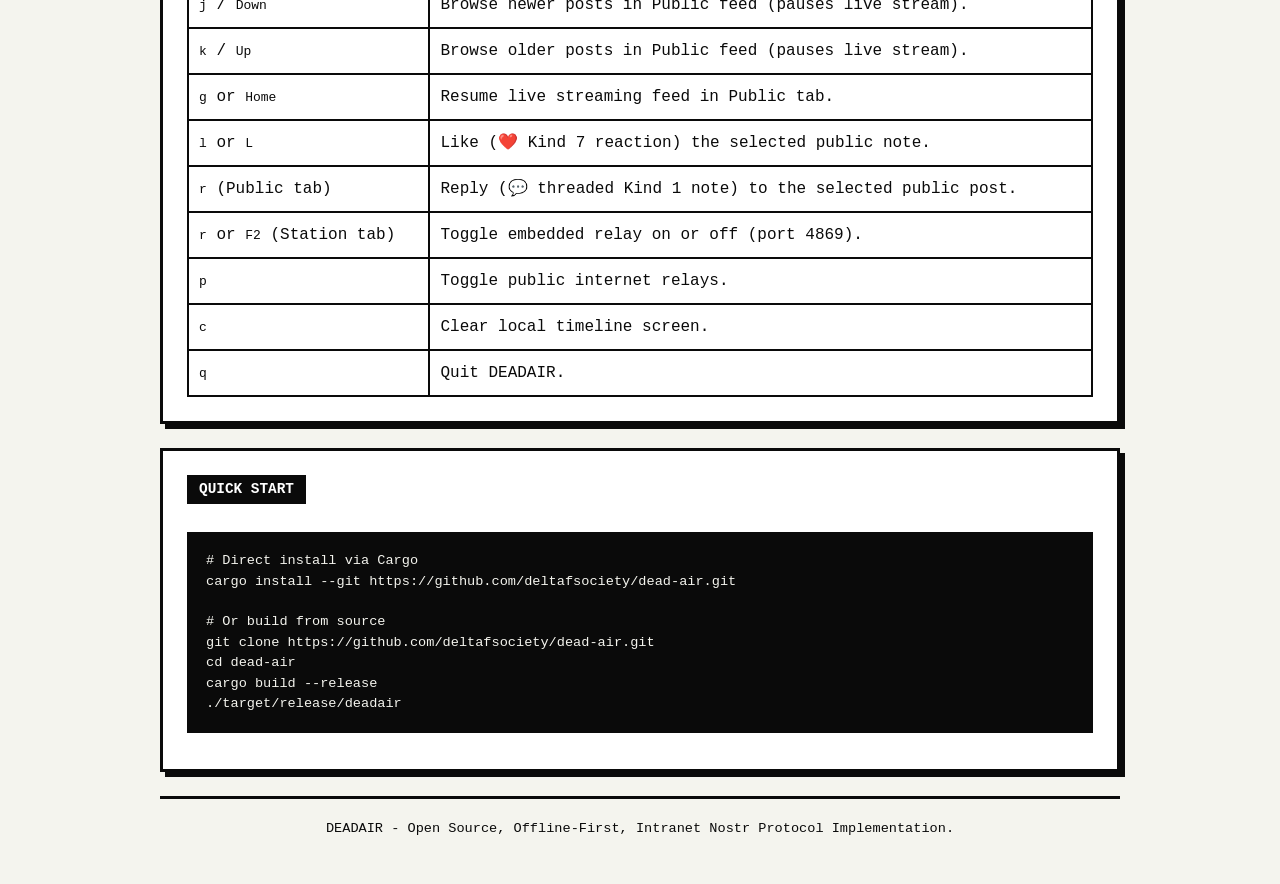
==== commit 3074e7df: "feat: social media card layout, interactive browsing, likes, replies, and metrics for public feed" ====
--- a/docs/index.html
+++ b/docs/index.html
@@ -307,7 +307,15 @@
             </tr>
             <tr>
               <td><code>/tab [station|public]</code></td>
-              <td>Switch between DEADAIR Station chat and Public Mesh tabs.</td>
+              <td>Switch between DEADAIR Station chat and Public Social Mesh tabs.</td>
+            </tr>
+            <tr>
+              <td><code>/like</code></td>
+              <td>Like (❤️ Nostr Kind 7 reaction) the currently selected note in the public feed.</td>
+            </tr>
+            <tr>
+              <td><code>/reply &lt;msg&gt;</code></td>
+              <td>Send a threaded reply (Kind 1 with 'e' &amp; 'p' tags) to the selected note.</td>
             </tr>
             <tr>
               <td><code>/clear</code></td>
@@ -330,31 +338,35 @@
           <tbody>
             <tr>
               <td><code>Tab</code> or <code>t</code></td>
-              <td>Switch between DEADAIR Station and Public Relays tabs.</td>
+              <td>Switch between DEADAIR Station and Public Social Mesh tabs.</td>
             </tr>
             <tr>
               <td><code>1</code> or <code>2</code></td>
               <td>Jump directly to Station tab (1) or Public Mesh tab (2).</td>
             </tr>
             <tr>
-              <td><code>i</code> or <code>Enter</code></td>
-              <td>Enter compose mode to write notes or commands.</td>
-            </tr>
-            <tr>
-              <td><code>Esc</code></td>
-              <td>Exit compose mode to navigation mode.</td>
-            </tr>
-            <tr>
-              <td><code>s</code></td>
-              <td>Show domestic share address and handle.</td>
-            </tr>
-            <tr>
-              <td><code>b</code></td>
-              <td>Reconnect all saved domestic relay bookmarks.</td>
-            </tr>
-            <tr>
-              <td><code>r</code> or <code>F2</code></td>
-              <td>Toggle the embedded relay on or off (port 4869).</td>
+              <td><code>j</code> / <code>Down</code></td>
+              <td>Browse newer posts in Public feed (pauses live stream).</td>
+            </tr>
+            <tr>
+              <td><code>k</code> / <code>Up</code></td>
+              <td>Browse older posts in Public feed (pauses live stream).</td>
+            </tr>
+            <tr>
+              <td><code>g</code> or <code>Home</code></td>
+              <td>Resume live streaming feed in Public tab.</td>
+            </tr>
+            <tr>
+              <td><code>l</code> or <code>L</code></td>
+              <td>Like (❤️ Kind 7 reaction) the selected public note.</td>
+            </tr>
+            <tr>
+              <td><code>r</code> (Public tab)</td>
+              <td>Reply (💬 threaded Kind 1 note) to the selected public post.</td>
+            </tr>
+            <tr>
+              <td><code>r</code> or <code>F2</code> (Station tab)</td>
+              <td>Toggle embedded relay on or off (port 4869).</td>
             </tr>
             <tr>
               <td><code>p</code></td>
@@ -493,7 +505,15 @@
             </tr>
             <tr>
               <td><code>/tab [station|public]</code></td>
-              <td>جابه‌جایی میان برگه گفتگوهای DEADAIR و برگه رله‌های عمومی.</td>
+              <td>جابه‌جایی میان برگه گفتگوهای DEADAIR و برگه شبکه اجتماعی رله‌های عمومی.</td>
+            </tr>
+            <tr>
+              <td><code>/like</code></td>
+              <td>پسندیدن (واکنش نوستر Kind 7) یادداشت عمومی انتخاب‌شده.</td>
+            </tr>
+            <tr>
+              <td><code>/reply &lt;پیام&gt;</code></td>
+              <td>ارسال پاسخ رشته‌ای (Kind 1 با تگ‌های ارجاع) به پست انتخاب‌شده.</td>
             </tr>
             <tr>
               <td><code>/clear</code></td>
@@ -516,30 +536,34 @@
           <tbody>
             <tr>
               <td><code>Tab</code> یا <code>t</code></td>
-              <td>جابه‌جایی سریع میان برگه ایستگاه DEADAIR و رله‌های عمومی.</td>
+              <td>جابه‌جایی سریع میان برگه ایستگاه DEADAIR و شبکه اجتماعی رله‌های عمومی.</td>
             </tr>
             <tr>
               <td><code>1</code> یا <code>2</code></td>
-              <td>پرش مستقیم به برگه ایستگاه (1) یا برگه عمومی (2).</td>
-            </tr>
-            <tr>
-              <td><code>i</code> یا <code>Enter</code></td>
-              <td>ورود به حالت نوشتن پیام یا دستور.</td>
-            </tr>
-            <tr>
-              <td><code>Esc</code></td>
-              <td>خروج از حالت نوشتن و ورود به حالت ناوبری.</td>
-            </tr>
-            <tr>
-              <td><code>s</code></td>
-              <td>نمایش آدرس اتصال داخلی جهت اشتراک‌گذاری.</td>
-            </tr>
-            <tr>
-              <td><code>b</code></td>
-              <td>اتصال مجدد به تمامی نشانک‌های داخلی.</td>
-            </tr>
-            <tr>
-              <td><code>r</code> یا <code>F2</code></td>
+              <td>پرش مستقیم به برگه ایستگاه (1) یا برگه شبکه عمومی (2).</td>
+            </tr>
+            <tr>
+              <td><code>j</code> / <code>Down</code></td>
+              <td>حرکت به سمت پست‌های تازه‌تر در برگه عمومی (مکث جریان زنده).</td>
+            </tr>
+            <tr>
+              <td><code>k</code> / <code>Up</code></td>
+              <td>حرکت به سمت پست‌های قدیمی‌تر در برگه عمومی (مکث جریان زنده).</td>
+            </tr>
+            <tr>
+              <td><code>g</code> یا <code>Home</code></td>
+              <td>از سرگیری جریان زنده پیام‌ها در برگه عمومی.</td>
+            </tr>
+            <tr>
+              <td><code>l</code> یا <code>L</code></td>
+              <td>لایک کردن (❤️ واکنش Kind 7) پست عمومی انتخاب‌شده.</td>
+            </tr>
+            <tr>
+              <td><code>r</code> (برگه عمومی)</td>
+              <td>ارسال پاسخ به پست انتخاب‌شده (💬 پاسخ رشته‌ای).</td>
+            </tr>
+            <tr>
+              <td><code>r</code> یا <code>F2</code> (برگه ایستگاه)</td>
               <td>روشن یا خاموش کردن رله داخلی روی پورت 4869.</td>
             </tr>
             <tr>
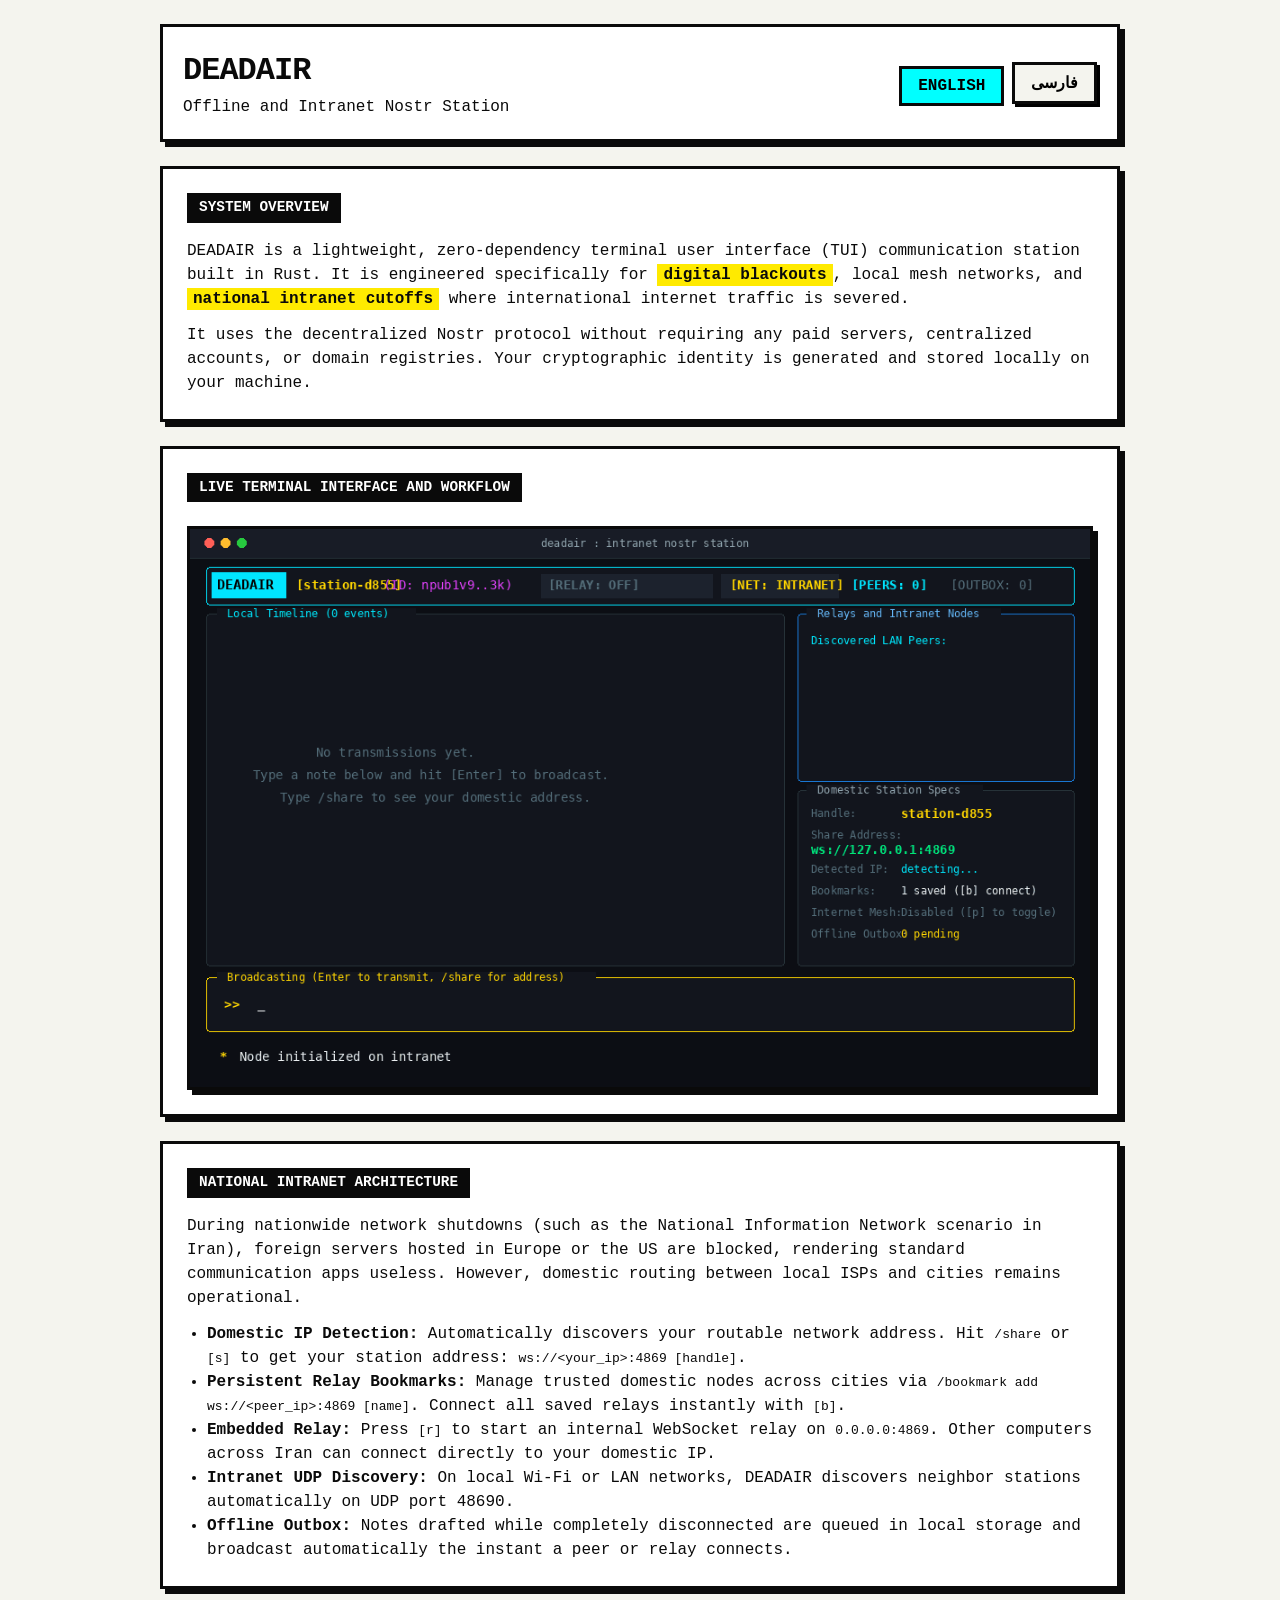
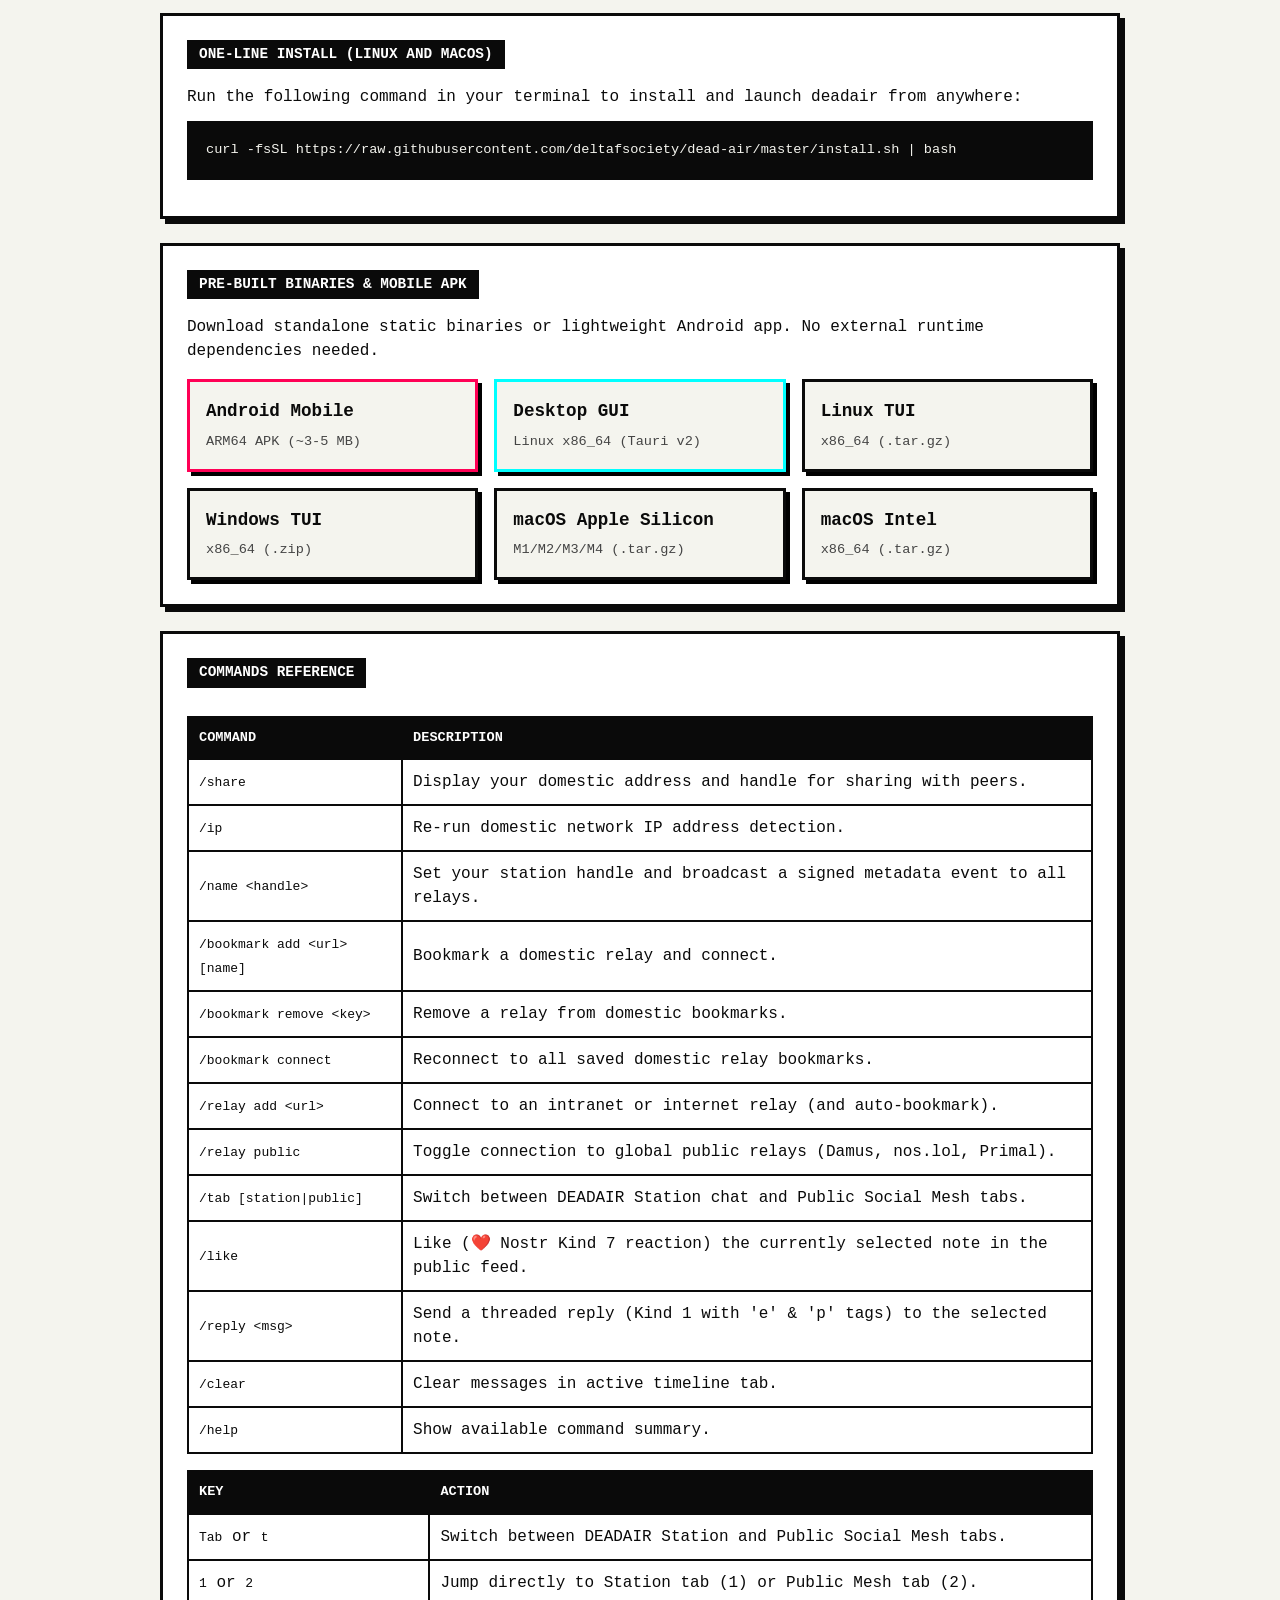
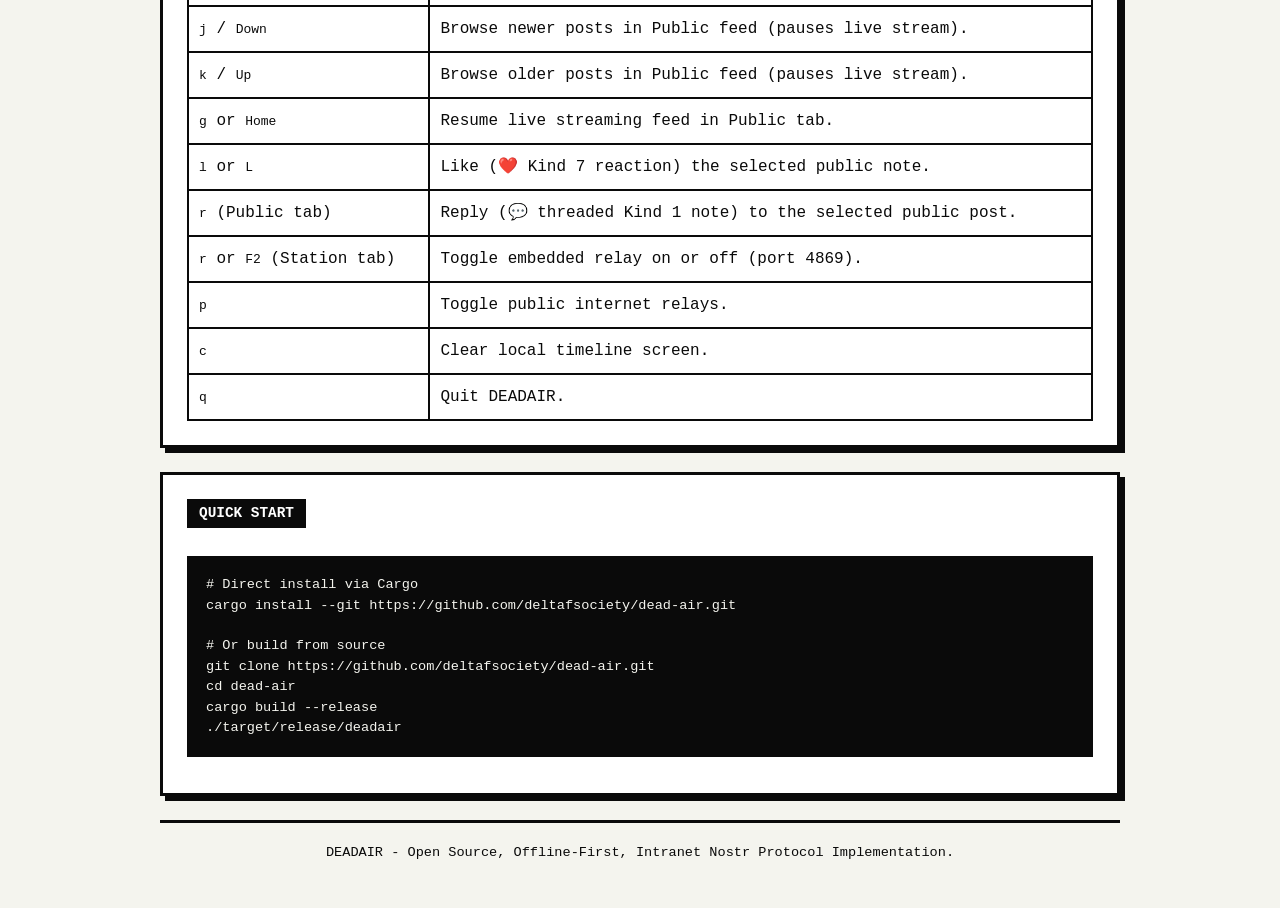
==== commit dc2e2a16: "feat: native Desktop GUI and lightweight Android app using Tauri v2" ====
--- a/docs/index.html
+++ b/docs/index.html
@@ -241,15 +241,23 @@
       </div>
 
       <div class="box">
-        <div class="box-title">Pre-built Binaries</div>
-        <p>Download standalone static binaries. No runtime dependencies needed.</p>
+        <div class="box-title">Pre-built Binaries &amp; Mobile APK</div>
+        <p>Download standalone static binaries or lightweight Android app. No external runtime dependencies needed.</p>
         <div class="download-grid">
+          <a class="download-card" style="border: 3px solid #ff0055;" href="https://github.com/deltafsociety/dead-air/releases/latest/download/deadair-android-arm64.apk">
+            <strong>Android Mobile</strong>
+            <span>ARM64 APK (~3-5 MB)</span>
+          </a>
+          <a class="download-card" style="border: 3px solid #00ffff;" href="https://github.com/deltafsociety/dead-air/releases/latest/download/deadair-gui-linux-x86_64.tar.gz">
+            <strong>Desktop GUI</strong>
+            <span>Linux x86_64 (Tauri v2)</span>
+          </a>
           <a class="download-card" href="https://github.com/deltafsociety/dead-air/releases/latest/download/deadair-linux-x86_64.tar.gz">
-            <strong>Linux</strong>
+            <strong>Linux TUI</strong>
             <span>x86_64 (.tar.gz)</span>
           </a>
           <a class="download-card" href="https://github.com/deltafsociety/dead-air/releases/latest/download/deadair-windows-x86_64.zip">
-            <strong>Windows</strong>
+            <strong>Windows TUI</strong>
             <span>x86_64 (.zip)</span>
           </a>
           <a class="download-card" href="https://github.com/deltafsociety/dead-air/releases/latest/download/deadair-macos-arm64.tar.gz">
@@ -439,15 +447,23 @@
       </div>
 
       <div class="box">
-        <div class="box-title">دریافت فایل‌های اجرایی آماده</div>
-        <p>فایل اجرایی مستقل بدون نیاز به نصب پیش‌نیازها را برای سیستم‌عامل خود دریافت کنید.</p>
+        <div class="box-title">دریافت فایل‌های اجرایی آماده و نرم‌افزار اندروید</div>
+        <p>فایل اجرایی مستقل یا اپلیکیشن سبک موبایل را بدون نیاز به هیچ وابستگی خارجی دریافت کنید.</p>
         <div class="download-grid">
+          <a class="download-card" style="border: 3px solid #ff0055;" href="https://github.com/deltafsociety/dead-air/releases/latest/download/deadair-android-arm64.apk">
+            <strong>اپلیکیشن اندروید</strong>
+            <span>فایل نصبی APK (~3-5 MB)</span>
+          </a>
+          <a class="download-card" style="border: 3px solid #00ffff;" href="https://github.com/deltafsociety/dead-air/releases/latest/download/deadair-gui-linux-x86_64.tar.gz">
+            <strong>نسخه گرافیکی دسکتاپ</strong>
+            <span>لینوکس x86_64 (Tauri v2)</span>
+          </a>
           <a class="download-card" href="https://github.com/deltafsociety/dead-air/releases/latest/download/deadair-linux-x86_64.tar.gz">
-            <strong>لینوکس</strong>
+            <strong>ترمینال لینوکس</strong>
             <span>معماری x86_64 (.tar.gz)</span>
           </a>
           <a class="download-card" href="https://github.com/deltafsociety/dead-air/releases/latest/download/deadair-windows-x86_64.zip">
-            <strong>ویندوز</strong>
+            <strong>ترمینال ویندوز</strong>
             <span>معماری x86_64 (.zip)</span>
           </a>
           <a class="download-card" href="https://github.com/deltafsociety/dead-air/releases/latest/download/deadair-macos-arm64.tar.gz">
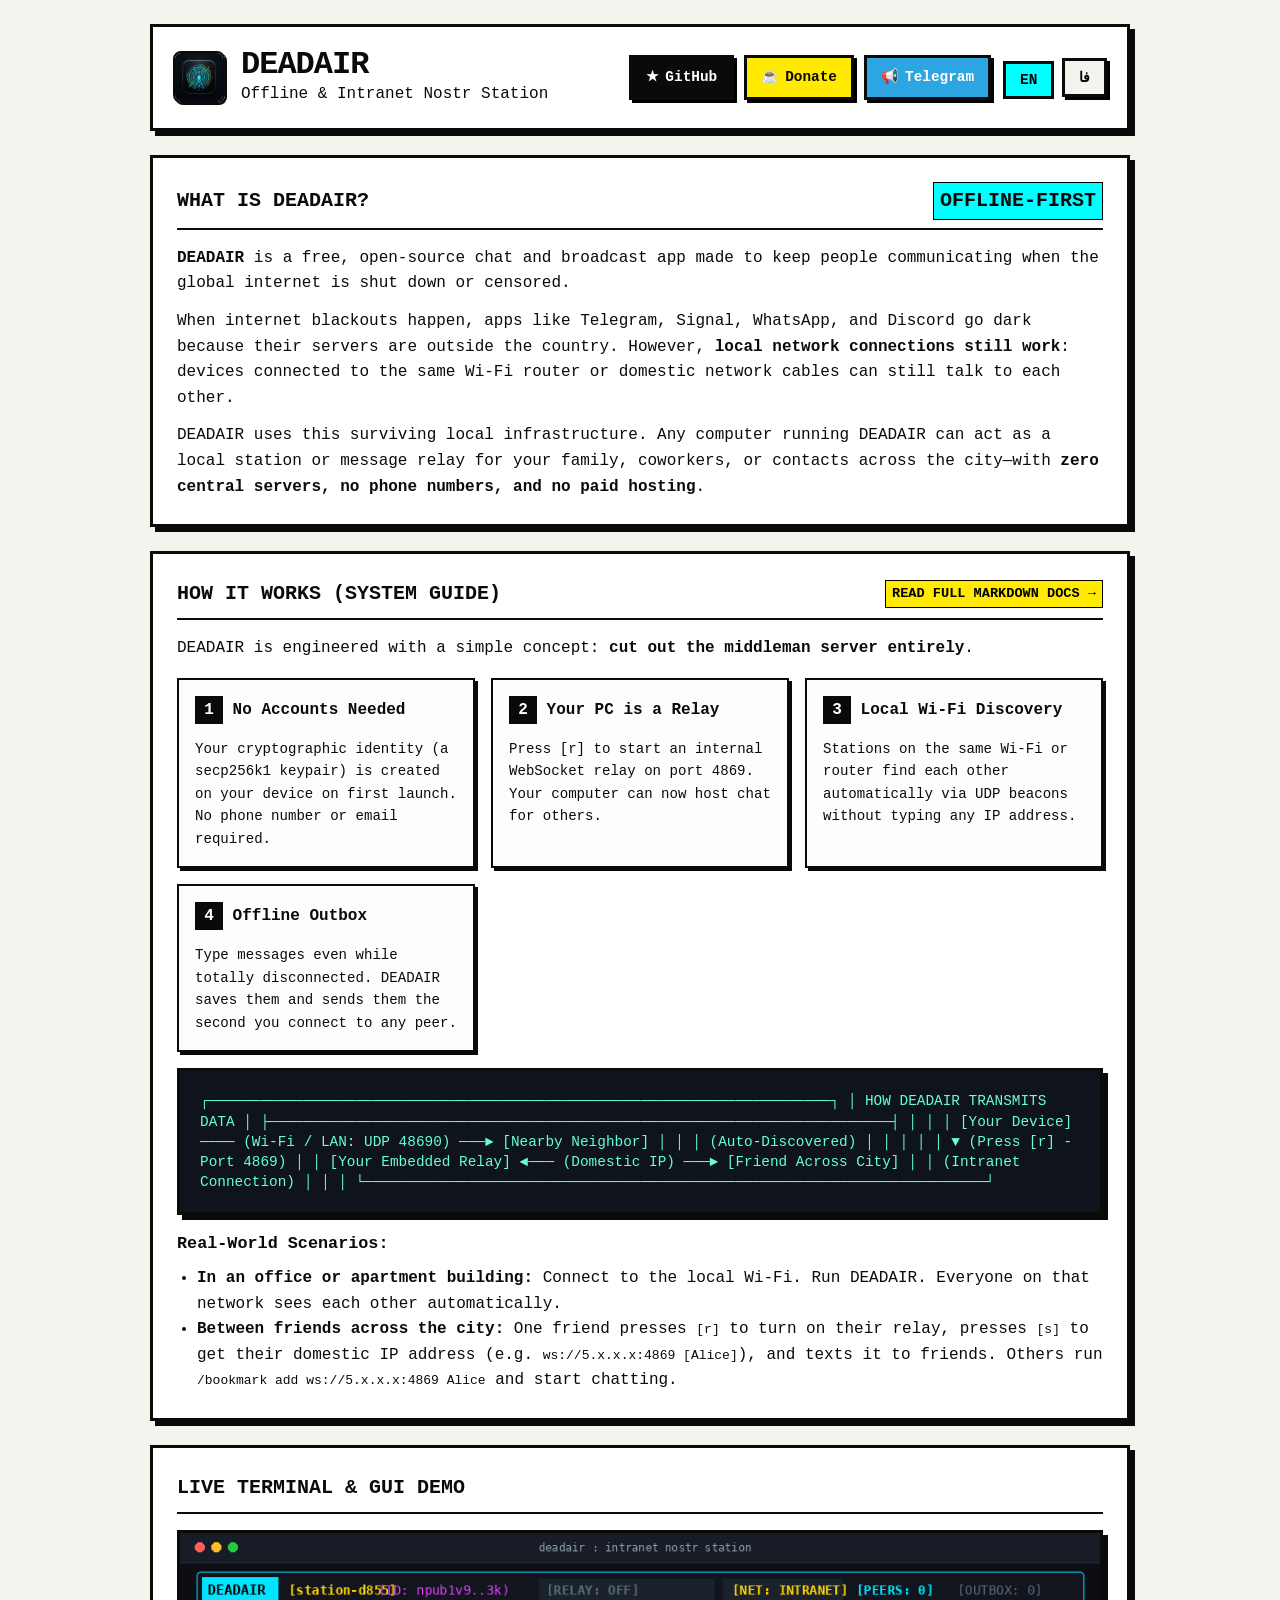
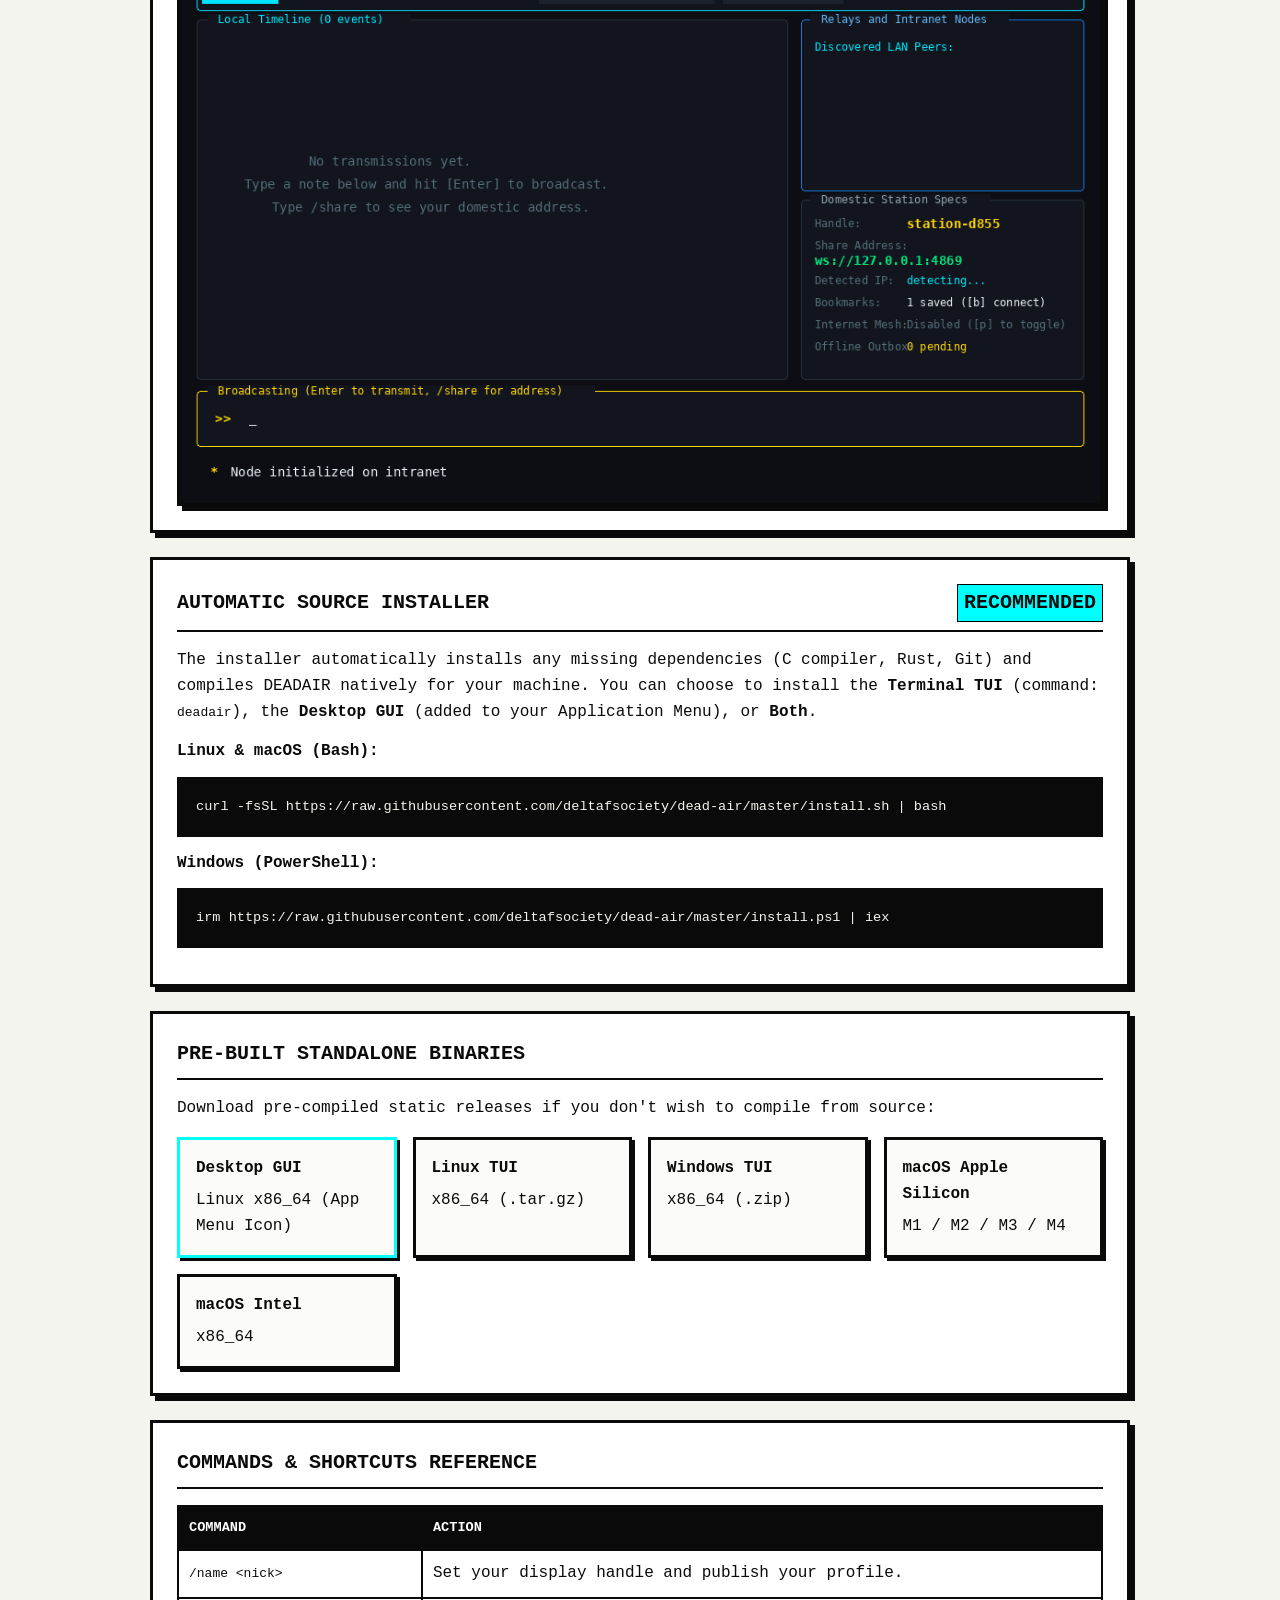
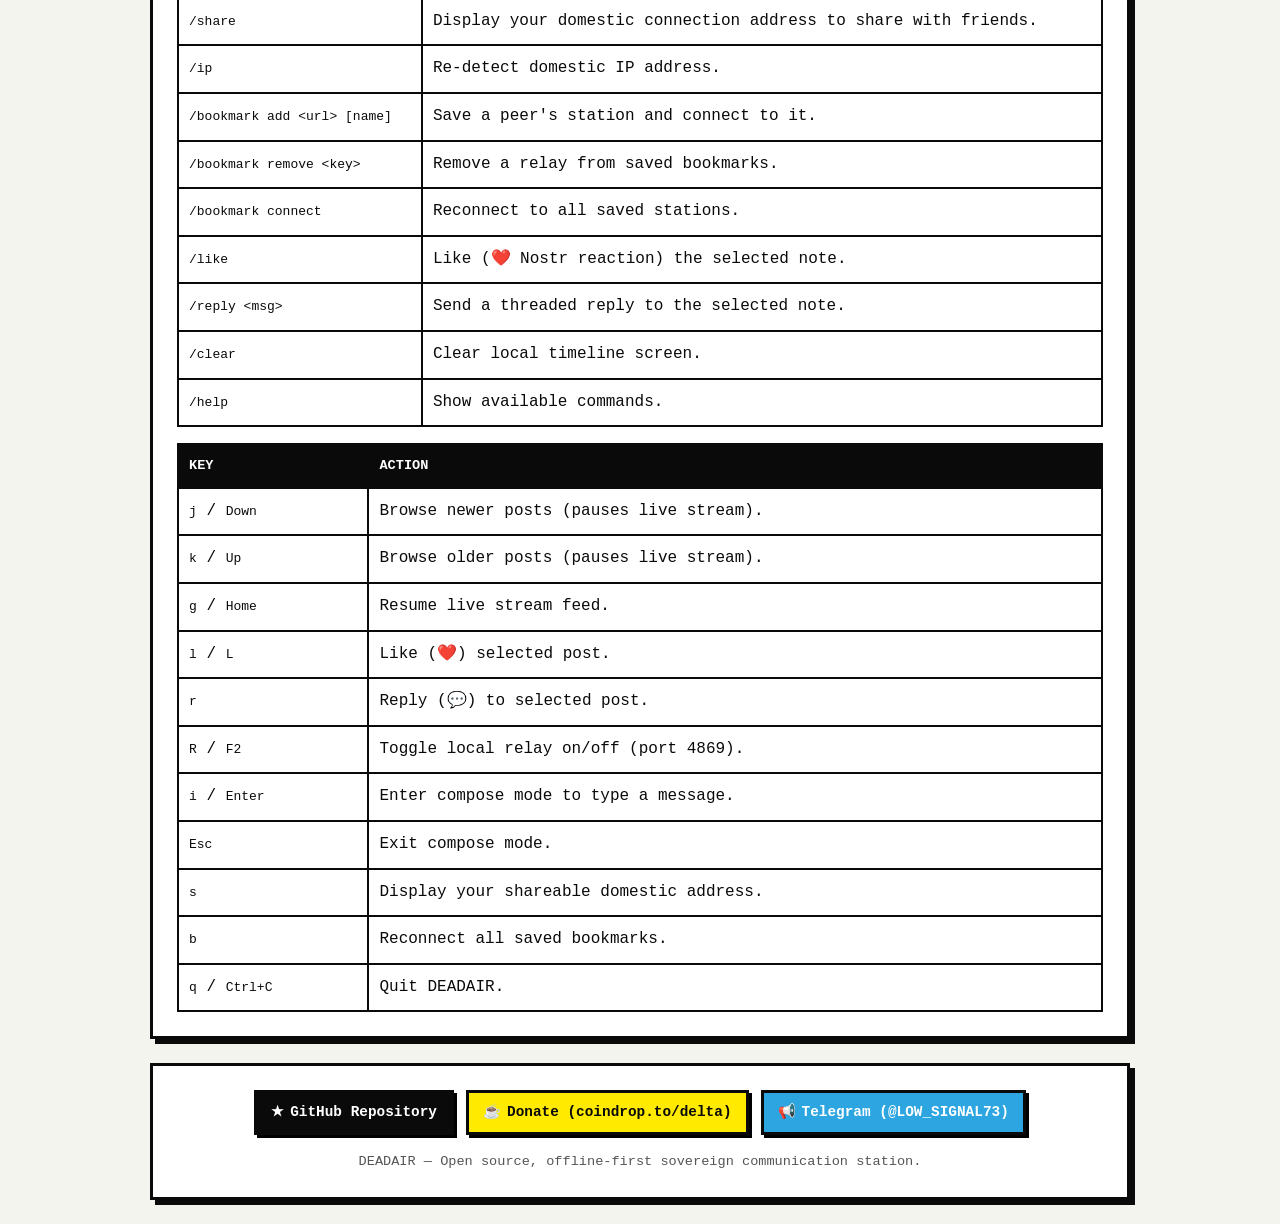
==== commit beddbfee: "feat: sovereign DEADAIR mesh station, source installers, custom icon, clean human docs - Make client" ====
--- a/docs/index.html
+++ b/docs/index.html
@@ -3,7 +3,8 @@
 <head>
   <meta charset="UTF-8">
   <meta name="viewport" content="width=device-width, initial-scale=1.0">
-  <title>DEADAIR // Offline and Intranet Nostr Station</title>
+  <title>DEADAIR // Offline & Intranet Nostr Station</title>
+  <link rel="icon" type="image/png" href="images/icon.png">
   <style>
     :root {
       --bg: #f4f4ee;
@@ -24,12 +25,12 @@
       background-color: var(--bg);
       color: var(--fg);
       font-family: ui-monospace, "SF Mono", "Cascadia Code", "Courier New", monospace;
-      line-height: 1.5;
+      line-height: 1.6;
       padding: 24px;
     }
 
     .container {
-      max-width: 960px;
+      max-width: 980px;
       margin: 0 auto;
     }
 
@@ -46,19 +47,93 @@
       gap: 16px;
     }
 
+    .brand-group {
+      display: flex;
+      align-items: center;
+      gap: 16px;
+    }
+
+    .brand-icon {
+      width: 52px;
+      height: 52px;
+      border-radius: 8px;
+      border: 2px solid #0a0a0a;
+      box-shadow: 2px 2px 0 #0a0a0a;
+    }
+
     h1 {
       font-size: 2rem;
       letter-spacing: -1px;
       text-transform: uppercase;
+      line-height: 1.1;
+    }
+
+    .top-actions {
+      display: flex;
+      flex-wrap: wrap;
+      align-items: center;
+      gap: 10px;
+    }
+
+    .btn {
+      display: inline-flex;
+      align-items: center;
+      gap: 6px;
+      background: var(--bg);
+      border: var(--border);
+      padding: 8px 14px;
+      font-family: inherit;
+      font-weight: bold;
+      font-size: 0.9rem;
+      text-decoration: none;
+      color: var(--fg);
+      cursor: pointer;
+      box-shadow: 3px 3px 0 #000;
+      transition: transform 0.1s, box-shadow 0.1s, background 0.1s;
+    }
+
+    .btn:hover {
+      transform: translate(-1px, -1px);
+      box-shadow: 4px 4px 0 #000;
+      background: var(--accent);
+    }
+
+    .btn:active {
+      transform: translate(2px, 2px);
+      box-shadow: 1px 1px 0 #000;
+    }
+
+    .btn-github {
+      background: #0a0a0a;
+      color: #fff;
+    }
+
+    .btn-github:hover {
+      background: #2a2a2a;
+      color: #00ffff;
+    }
+
+    .btn-donate {
+      background: #ffea00;
+    }
+
+    .btn-telegram {
+      background: #2ca5e0;
+      color: #fff;
+    }
+
+    .btn-telegram:hover {
+      background: #1b8ec5;
+      color: #fff;
     }
 
     .lang-switcher button {
       background: var(--bg);
       border: var(--border);
-      padding: 8px 16px;
+      padding: 8px 14px;
       font-family: inherit;
       font-weight: bold;
-      font-size: 1rem;
+      font-size: 0.9rem;
       cursor: pointer;
       box-shadow: 3px 3px 0 #000;
     }
@@ -78,55 +153,82 @@
     }
 
     .box-title {
-      display: inline-block;
-      background: var(--fg);
-      color: #fff;
-      padding: 4px 12px;
-      font-size: 0.9rem;
       font-weight: bold;
+      font-size: 1.25rem;
       text-transform: uppercase;
+      border-bottom: 2px solid #0a0a0a;
+      padding-bottom: 8px;
       margin-bottom: 16px;
+      display: flex;
+      justify-content: space-between;
+      align-items: center;
+      gap: 8px;
     }
 
     .highlight {
+      background: var(--accent);
+      padding: 2px 6px;
+      font-weight: bold;
+      border: 1px solid #000;
+    }
+
+    .highlight-alt {
       background: var(--accent-alt);
       padding: 2px 6px;
       font-weight: bold;
-    }
-
-    .download-grid {
+      border: 1px solid #000;
+    }
+
+    .step-grid {
       display: grid;
       grid-template-columns: repeat(auto-fit, minmax(220px, 1fr));
       gap: 16px;
+      margin: 16px 0;
+    }
+
+    .step-card {
+      border: 2px solid #0a0a0a;
+      background: #fdfdfc;
+      padding: 16px;
+      box-shadow: 3px 3px 0 #0a0a0a;
+    }
+
+    .step-number {
+      display: inline-block;
+      width: 28px;
+      height: 28px;
+      line-height: 28px;
+      text-align: center;
+      background: #0a0a0a;
+      color: #fff;
+      font-weight: bold;
+      margin-bottom: 8px;
+    }
+
+    .download-grid {
+      display: grid;
+      grid-template-columns: repeat(auto-fit, minmax(200px, 1fr));
+      gap: 16px;
       margin-top: 16px;
     }
 
     .download-card {
       border: var(--border);
       padding: 16px;
-      background: var(--bg);
+      background: #fbfbfa;
       text-decoration: none;
       color: inherit;
-      display: block;
-      box-shadow: 4px 4px 0 #000;
-      transition: transform 0.05s;
+      box-shadow: 3px 3px 0 #0a0a0a;
+      display: flex;
+      flex-direction: column;
+      gap: 6px;
+      transition: transform 0.1s, box-shadow 0.1s;
     }
 
     .download-card:hover {
-      background: var(--accent);
       transform: translate(-2px, -2px);
-      box-shadow: 6px 6px 0 #000;
-    }
-
-    .download-card strong {
-      display: block;
-      font-size: 1.1rem;
-      margin-bottom: 4px;
-    }
-
-    .download-card span {
-      font-size: 0.85rem;
-      color: #444;
+      box-shadow: 5px 5px 0 #0a0a0a;
+      background: var(--accent-alt);
     }
 
     table {
@@ -158,6 +260,19 @@
       border: var(--border);
     }
 
+    .diagram-box {
+      background: #0f141c;
+      color: #64ffda;
+      padding: 20px;
+      border: var(--border);
+      box-shadow: var(--shadow);
+      font-family: ui-monospace, monospace;
+      overflow-x: auto;
+      margin: 16px 0;
+      font-size: 0.9rem;
+      line-height: 1.4;
+    }
+
     .persian-section {
       direction: rtl;
       font-family: Vazirmatn, Tahoma, sans-serif;
@@ -178,79 +293,155 @@
     }
 
     footer {
-      border-top: var(--border);
-      padding: 20px 0;
+      border: var(--border);
+      box-shadow: var(--shadow);
+      background: #fff;
+      padding: 24px;
       text-align: center;
-      font-size: 0.85rem;
+      margin-top: 24px;
+      display: flex;
+      flex-direction: column;
+      gap: 16px;
+      align-items: center;
+    }
+
+    .footer-links {
+      display: flex;
+      flex-wrap: wrap;
+      justify-content: center;
+      gap: 12px;
     }
   </style>
 </head>
 <body>
   <div class="container">
     <header>
-      <div>
-        <h1>DEADAIR</h1>
-        <p>Offline and Intranet Nostr Station</p>
-      </div>
-      <div class="lang-switcher">
-        <button id="btn-en" class="active" onclick="setLang('en')">ENGLISH</button>
-        <button id="btn-fa" onclick="setLang('fa')">فارسی</button>
+      <div class="brand-group">
+        <img src="images/icon.png" alt="DEADAIR icon" class="brand-icon">
+        <div>
+          <h1>DEADAIR</h1>
+          <p>Offline &amp; Intranet Nostr Station</p>
+        </div>
+      </div>
+      
+      <div class="top-actions">
+        <a class="btn btn-github" href="https://github.com/deltafsociety/dead-air" target="_blank" rel="noopener">
+          <span>★</span> GitHub
+        </a>
+        <a class="btn btn-donate" href="https://coindrop.to/delta" target="_blank" rel="noopener">
+          <span>☕</span> Donate
+        </a>
+        <a class="btn btn-telegram" href="https://t.me/LOW_SIGNAL73" target="_blank" rel="noopener">
+          <span>📢</span> Telegram
+        </a>
+        <div class="lang-switcher">
+          <button id="btn-en" class="active" onclick="setLang('en')">EN</button>
+          <button id="btn-fa" onclick="setLang('fa')">فا</button>
+        </div>
       </div>
     </header>
 
+    <!-- ===================================================================== -->
     <!-- ENGLISH CONTENT -->
+    <!-- ===================================================================== -->
     <main id="content-en">
       <div class="box">
-        <div class="box-title">System Overview</div>
+        <div class="box-title">
+          <span>What is DEADAIR?</span>
+          <span class="highlight">Offline-First</span>
+        </div>
         <p>
-          DEADAIR is a lightweight, zero-dependency terminal user interface (TUI) communication station built in Rust.
-          It is engineered specifically for <span class="highlight">digital blackouts</span>, local mesh networks, and 
-          <span class="highlight">national intranet cutoffs</span> where international internet traffic is severed.
+          <strong>DEADAIR</strong> is a free, open-source chat and broadcast app made to keep people communicating when the global internet is shut down or censored.
         </p>
         <p style="margin-top: 12px;">
-          It uses the decentralized Nostr protocol without requiring any paid servers, centralized accounts, or domain registries.
-          Your cryptographic identity is generated and stored locally on your machine.
+          When internet blackouts happen, apps like Telegram, Signal, WhatsApp, and Discord go dark because their servers are outside the country. 
+          However, <strong>local network connections still work</strong>: devices connected to the same Wi-Fi router or domestic network cables can still talk to each other.
         </p>
-      </div>
-
-      <div class="box">
-        <div class="box-title">Live Terminal Interface and Workflow</div>
+        <p style="margin-top: 12px;">
+          DEADAIR uses this surviving local infrastructure. Any computer running DEADAIR can act as a local station or message relay for your family, coworkers, or contacts across the city—with <strong>zero central servers, no phone numbers, and no paid hosting</strong>.
+        </p>
+      </div>
+
+      <!-- HOW IT WORKS DOCUMENTATION SECTION -->
+      <div class="box" id="docs-en">
+        <div class="box-title">
+          <span>How It Works (System Guide)</span>
+          <a href="https://github.com/deltafsociety/dead-air/blob/master/docs/HOW_IT_WORKS.md" target="_blank" style="font-size: 0.85rem; text-decoration: none; color: #000;" class="highlight-alt">Read full markdown docs &rarr;</a>
+        </div>
+        
+        <p>DEADAIR is engineered with a simple concept: <strong>cut out the middleman server entirely</strong>.</p>
+
+        <div class="step-grid">
+          <div class="step-card">
+            <div class="step-number">1</div>
+            <strong>No Accounts Needed</strong>
+            <p style="font-size: 0.88rem; margin-top: 6px;">Your cryptographic identity (a secp256k1 keypair) is created on your device on first launch. No phone number or email required.</p>
+          </div>
+          <div class="step-card">
+            <div class="step-number">2</div>
+            <strong>Your PC is a Relay</strong>
+            <p style="font-size: 0.88rem; margin-top: 6px;">Press <code>[r]</code> to start an internal WebSocket relay on port <code>4869</code>. Your computer can now host chat for others.</p>
+          </div>
+          <div class="step-card">
+            <div class="step-number">3</div>
+            <strong>Local Wi-Fi Discovery</strong>
+            <p style="font-size: 0.88rem; margin-top: 6px;">Stations on the same Wi-Fi or router find each other automatically via UDP beacons without typing any IP address.</p>
+          </div>
+          <div class="step-card">
+            <div class="step-number">4</div>
+            <strong>Offline Outbox</strong>
+            <p style="font-size: 0.88rem; margin-top: 6px;">Type messages even while totally disconnected. DEADAIR saves them and sends them the second you connect to any peer.</p>
+          </div>
+        </div>
+
+        <div class="diagram-box">
+┌────────────────────────────────────────────────────────────────────────┐
+│                        HOW DEADAIR TRANSMITS DATA                      │
+├────────────────────────────────────────────────────────────────────────┤
+│                                                                        │
+│   [Your Device] ──── (Wi-Fi / LAN: UDP 48690) ───► [Nearby Neighbor]   │
+│         │                                         (Auto-Discovered)    │
+│         │                                                              │
+│         ▼ (Press [r] - Port 4869)                                      │
+│   [Your Embedded Relay] ◄─── (Domestic IP) ───► [Friend Across City]   │
+│                                                (Intranet Connection)   │
+│                                                                        │
+└────────────────────────────────────────────────────────────────────────┘
+        </div>
+
+        <h3 style="margin-top: 16px; font-size: 1.05rem;">Real-World Scenarios:</h3>
+        <ul style="margin-left: 20px; margin-top: 8px;">
+          <li><strong>In an office or apartment building:</strong> Connect to the local Wi-Fi. Run DEADAIR. Everyone on that network sees each other automatically.</li>
+          <li><strong>Between friends across the city:</strong> One friend presses <code>[r]</code> to turn on their relay, presses <code>[s]</code> to get their domestic IP address (e.g. <code>ws://5.x.x.x:4869 [Alice]</code>), and texts it to friends. Others run <code>/bookmark add ws://5.x.x.x:4869 Alice</code> and start chatting.</li>
+        </ul>
+      </div>
+
+      <div class="box">
+        <div class="box-title">Live Terminal &amp; GUI Demo</div>
         <img src="images/demo.gif" alt="DEADAIR Terminal Workflow Demo" style="width: 100%; border: var(--border); box-shadow: var(--shadow); margin-top: 8px; display: block;">
       </div>
 
       <div class="box">
-        <div class="box-title">National Intranet Architecture</div>
-        <p>
-          During nationwide network shutdowns (such as the National Information Network scenario in Iran), foreign servers 
-          hosted in Europe or the US are blocked, rendering standard communication apps useless. 
-          However, domestic routing between local ISPs and cities remains operational.
-        </p>
-        <ul style="margin-left: 20px; margin-top: 12px;">
-          <li><strong>Domestic IP Detection:</strong> Automatically discovers your routable network address. Hit <code>/share</code> or <code>[s]</code> to get your station address: <code>ws://&lt;your_ip&gt;:4869 [handle]</code>.</li>
-          <li><strong>Persistent Relay Bookmarks:</strong> Manage trusted domestic nodes across cities via <code>/bookmark add ws://&lt;peer_ip&gt;:4869 [name]</code>. Connect all saved relays instantly with <code>[b]</code>.</li>
-          <li><strong>Embedded Relay:</strong> Press <code>[r]</code> to start an internal WebSocket relay on <code>0.0.0.0:4869</code>. Other computers across Iran can connect directly to your domestic IP.</li>
-          <li><strong>Intranet UDP Discovery:</strong> On local Wi-Fi or LAN networks, DEADAIR discovers neighbor stations automatically on UDP port 48690.</li>
-          <li><strong>Offline Outbox:</strong> Notes drafted while completely disconnected are queued in local storage and broadcast automatically the instant a peer or relay connects.</li>
-        </ul>
-      </div>
-
-      <div class="box">
-        <div class="box-title">One-Line Install (Linux and macOS)</div>
-        <p>Run the following command in your terminal to install and launch deadair from anywhere:</p>
+        <div class="box-title">
+          <span>Automatic Source Installer</span>
+          <span class="highlight">Recommended</span>
+        </div>
+        <p>The installer automatically installs any missing dependencies (C compiler, Rust, Git) and compiles DEADAIR natively for your machine. You can choose to install the <strong>Terminal TUI</strong> (command: <code>deadair</code>), the <strong>Desktop GUI</strong> (added to your Application Menu), or <strong>Both</strong>.</p>
+        
+        <p style="margin-top: 14px;"><strong>Linux &amp; macOS (Bash):</strong></p>
         <pre>curl -fsSL https://raw.githubusercontent.com/deltafsociety/dead-air/master/install.sh | bash</pre>
-      </div>
-
-      <div class="box">
-        <div class="box-title">Pre-built Binaries &amp; Mobile APK</div>
-        <p>Download standalone static binaries or lightweight Android app. No external runtime dependencies needed.</p>
+
+        <p style="margin-top: 14px;"><strong>Windows (PowerShell):</strong></p>
+        <pre>irm https://raw.githubusercontent.com/deltafsociety/dead-air/master/install.ps1 | iex</pre>
+      </div>
+
+      <div class="box">
+        <div class="box-title">Pre-built Standalone Binaries</div>
+        <p>Download pre-compiled static releases if you don't wish to compile from source:</p>
         <div class="download-grid">
-          <a class="download-card" style="border: 3px solid #ff0055;" href="https://github.com/deltafsociety/dead-air/releases/latest/download/deadair-android-arm64.apk">
-            <strong>Android Mobile</strong>
-            <span>ARM64 APK (~3-5 MB)</span>
-          </a>
           <a class="download-card" style="border: 3px solid #00ffff;" href="https://github.com/deltafsociety/dead-air/releases/latest/download/deadair-gui-linux-x86_64.tar.gz">
             <strong>Desktop GUI</strong>
-            <span>Linux x86_64 (Tauri v2)</span>
+            <span>Linux x86_64 (App Menu Icon)</span>
           </a>
           <a class="download-card" href="https://github.com/deltafsociety/dead-air/releases/latest/download/deadair-linux-x86_64.tar.gz">
             <strong>Linux TUI</strong>
@@ -262,76 +453,64 @@
           </a>
           <a class="download-card" href="https://github.com/deltafsociety/dead-air/releases/latest/download/deadair-macos-arm64.tar.gz">
             <strong>macOS Apple Silicon</strong>
-            <span>M1/M2/M3/M4 (.tar.gz)</span>
+            <span>M1 / M2 / M3 / M4</span>
           </a>
           <a class="download-card" href="https://github.com/deltafsociety/dead-air/releases/latest/download/deadair-macos-x86_64.tar.gz">
             <strong>macOS Intel</strong>
-            <span>x86_64 (.tar.gz)</span>
-          </a>
-        </div>
-      </div>
-
-      <div class="box">
-        <div class="box-title">Commands Reference</div>
+            <span>x86_64</span>
+          </a>
+        </div>
+      </div>
+
+      <div class="box">
+        <div class="box-title">Commands &amp; Shortcuts Reference</div>
         <table>
           <thead>
             <tr>
               <th>Command</th>
-              <th>Description</th>
+              <th>Action</th>
             </tr>
           </thead>
           <tbody>
             <tr>
+              <td><code>/name &lt;nick&gt;</code></td>
+              <td>Set your display handle and publish your profile.</td>
+            </tr>
+            <tr>
               <td><code>/share</code></td>
-              <td>Display your domestic address and handle for sharing with peers.</td>
+              <td>Display your domestic connection address to share with friends.</td>
             </tr>
             <tr>
               <td><code>/ip</code></td>
-              <td>Re-run domestic network IP address detection.</td>
-            </tr>
-            <tr>
-              <td><code>/name &lt;handle&gt;</code></td>
-              <td>Set your station handle and broadcast a signed metadata event to all relays.</td>
+              <td>Re-detect domestic IP address.</td>
             </tr>
             <tr>
               <td><code>/bookmark add &lt;url&gt; [name]</code></td>
-              <td>Bookmark a domestic relay and connect.</td>
+              <td>Save a peer's station and connect to it.</td>
             </tr>
             <tr>
               <td><code>/bookmark remove &lt;key&gt;</code></td>
-              <td>Remove a relay from domestic bookmarks.</td>
+              <td>Remove a relay from saved bookmarks.</td>
             </tr>
             <tr>
               <td><code>/bookmark connect</code></td>
-              <td>Reconnect to all saved domestic relay bookmarks.</td>
-            </tr>
-            <tr>
-              <td><code>/relay add &lt;url&gt;</code></td>
-              <td>Connect to an intranet or internet relay (and auto-bookmark).</td>
-            </tr>
-            <tr>
-              <td><code>/relay public</code></td>
-              <td>Toggle connection to global public relays (Damus, nos.lol, Primal).</td>
-            </tr>
-            <tr>
-              <td><code>/tab [station|public]</code></td>
-              <td>Switch between DEADAIR Station chat and Public Social Mesh tabs.</td>
+              <td>Reconnect to all saved stations.</td>
             </tr>
             <tr>
               <td><code>/like</code></td>
-              <td>Like (❤️ Nostr Kind 7 reaction) the currently selected note in the public feed.</td>
+              <td>Like (❤️ Nostr reaction) the selected note.</td>
             </tr>
             <tr>
               <td><code>/reply &lt;msg&gt;</code></td>
-              <td>Send a threaded reply (Kind 1 with 'e' &amp; 'p' tags) to the selected note.</td>
+              <td>Send a threaded reply to the selected note.</td>
             </tr>
             <tr>
               <td><code>/clear</code></td>
-              <td>Clear messages in active timeline tab.</td>
+              <td>Clear local timeline screen.</td>
             </tr>
             <tr>
               <td><code>/help</code></td>
-              <td>Show available command summary.</td>
+              <td>Show available commands.</td>
             </tr>
           </tbody>
         </table>
@@ -345,199 +524,224 @@
           </thead>
           <tbody>
             <tr>
-              <td><code>Tab</code> or <code>t</code></td>
-              <td>Switch between DEADAIR Station and Public Social Mesh tabs.</td>
-            </tr>
-            <tr>
-              <td><code>1</code> or <code>2</code></td>
-              <td>Jump directly to Station tab (1) or Public Mesh tab (2).</td>
-            </tr>
-            <tr>
               <td><code>j</code> / <code>Down</code></td>
-              <td>Browse newer posts in Public feed (pauses live stream).</td>
+              <td>Browse newer posts (pauses live stream).</td>
             </tr>
             <tr>
               <td><code>k</code> / <code>Up</code></td>
-              <td>Browse older posts in Public feed (pauses live stream).</td>
-            </tr>
-            <tr>
-              <td><code>g</code> or <code>Home</code></td>
-              <td>Resume live streaming feed in Public tab.</td>
-            </tr>
-            <tr>
-              <td><code>l</code> or <code>L</code></td>
-              <td>Like (❤️ Kind 7 reaction) the selected public note.</td>
-            </tr>
-            <tr>
-              <td><code>r</code> (Public tab)</td>
-              <td>Reply (💬 threaded Kind 1 note) to the selected public post.</td>
-            </tr>
-            <tr>
-              <td><code>r</code> or <code>F2</code> (Station tab)</td>
-              <td>Toggle embedded relay on or off (port 4869).</td>
-            </tr>
-            <tr>
-              <td><code>p</code></td>
-              <td>Toggle public internet relays.</td>
-            </tr>
-            <tr>
-              <td><code>c</code></td>
-              <td>Clear local timeline screen.</td>
-            </tr>
-            <tr>
-              <td><code>q</code></td>
+              <td>Browse older posts (pauses live stream).</td>
+            </tr>
+            <tr>
+              <td><code>g</code> / <code>Home</code></td>
+              <td>Resume live stream feed.</td>
+            </tr>
+            <tr>
+              <td><code>l</code> / <code>L</code></td>
+              <td>Like (❤️) selected post.</td>
+            </tr>
+            <tr>
+              <td><code>r</code></td>
+              <td>Reply (💬) to selected post.</td>
+            </tr>
+            <tr>
+              <td><code>R</code> / <code>F2</code></td>
+              <td>Toggle local relay on/off (port 4869).</td>
+            </tr>
+            <tr>
+              <td><code>i</code> / <code>Enter</code></td>
+              <td>Enter compose mode to type a message.</td>
+            </tr>
+            <tr>
+              <td><code>Esc</code></td>
+              <td>Exit compose mode.</td>
+            </tr>
+            <tr>
+              <td><code>s</code></td>
+              <td>Display your shareable domestic address.</td>
+            </tr>
+            <tr>
+              <td><code>b</code></td>
+              <td>Reconnect all saved bookmarks.</td>
+            </tr>
+            <tr>
+              <td><code>q</code> / <code>Ctrl+C</code></td>
               <td>Quit DEADAIR.</td>
             </tr>
           </tbody>
         </table>
       </div>
-
-      <div class="box">
-        <div class="box-title">Quick Start</div>
-        <pre># Direct install via Cargo
-cargo install --git https://github.com/deltafsociety/dead-air.git
-
-# Or build from source
-git clone https://github.com/deltafsociety/dead-air.git
-cd dead-air
-cargo build --release
-./target/release/deadair</pre>
-      </div>
     </main>
 
+    <!-- ===================================================================== -->
     <!-- PERSIAN CONTENT -->
+    <!-- ===================================================================== -->
     <main id="content-fa" class="persian-section hidden">
       <div class="box">
-        <div class="box-title">معرفی سامانه</div>
+        <div class="box-title">
+          <span>نرم‌افزار DEADAIR چیست؟</span>
+          <span class="highlight">آفلاین و مستقل</span>
+        </div>
         <p>
-          نرم‌افزار DEADAIR یک ابزار ارتباطی ترمینال متنی (TUI) سبک و بدون وابستگی است که با زبان راست (Rust) توسعه داده شده است.
-          این سامانه منحصرا برای شرایط <span class="highlight">قطع کامل اینترنت</span>، شبکه‌های محلی (مش) و 
-          <span class="highlight">محدودیت به شبکه ملی اطلاعات (اینترانت)</span> طراحی شده است.
+          <strong>DEADAIR</strong> یک نرم‌افزار آزاد و متن‌باز برای چت و مخابره پیام در شرایط <strong>قطع کامل اینترنت و فیلترینگ شدید</strong> است.
         </p>
         <p style="margin-top: 12px;">
-          این ابزار از پروتکل غیرمتمرکز نوستر (Nostr) استفاده می‌کند و هیچ‌گونه وابستگی به سرورهای پولی، ثبت‌نام، شماره تماس، ایمیل یا دامنه‌های اینترنتی ندارد.
-          کلیدهای رمزنگاری شما به صورت محلی روی دستگاه خودتان ایجاد و ذخیره می‌شوند.
+          هنگامی که اینترنت جهانی قطع می‌شود، برنامه‌هایی مانند تلگرام، سیگنال و واتس‌اپ متوقف می‌شوند زیرا سرورهای آن‌ها در خارج از کشور قرار دارند. 
+          با این حال، <strong>ارتباطات محلی و داخلی همچنان فعال است</strong>: دستگاه‌هایی که به یک وای‌فای مشترک یا شبکه اینترانت داخلی متصل هستند می‌توانند مستقیماً با یکدیگر تبادل داده کنند.
         </p>
-      </div>
-
-      <div class="box">
-        <div class="box-title">نمای زنده خط فرمان و جریان کار</div>
-        <img src="images/demo.gif" alt="پیش‌نمایش متحرک جریان کار" style="width: 100%; border: var(--border); box-shadow: var(--shadow); margin-top: 8px; display: block;">
-      </div>
-
-      <div class="box">
-        <div class="box-title">عملکرد در شرایط اینترانت ملی</div>
-        <p>
-          هنگامی که دسترسی به اینترنت بین‌الملل قطع می‌شود، سرورهای خارجی از دسترس خارج شده و پیام‌رسان‌های معمولی متوقف می‌شوند.
-          با این حال، ارتباطات داخلی بین ارائه‌دهندگان اینترنت داخلی و شهرهای مختلف برقرار باقی می‌ماند.
+        <p style="margin-top: 12px;">
+          برنامه DEADAIR دقیقاً از همین ظرفیت استفاده می‌کند. هر لپ‌تاپ یا رایانه با اجرای این برنامه می‌تواند بدون نیاز به سرورهای پولی، بدون شماره تلفن و بدون وابستگی، به یک ایستگاه پیام‌رسان برای خانه، محل کار یا دوستان در شهرهای دیگر تبدیل شود.
         </p>
-        <ul style="margin-right: 20px; margin-top: 12px;">
-          <li><strong>تشخیص خودکار IP داخلی:</strong> سامانه آدرس قابل اتصال شما را پیدا می‌کند. با کلید <code>[s]</code> یا دستور <code>/share</code> مشخصات ایستگاه را برای دیگران بفرستید: <code>ws://&lt;ip&gt;:4869 [نام]</code>.</li>
-          <li><strong>مدیریت نشانک‌های رله‌های داخلی:</strong> ذخیره و سازماندهی رله‌های سراسر کشور با دستور <code>/bookmark add ws://&lt;ip&gt;:4869 [نام]</code>. اتصال همزمان با کلید <code>[b]</code>.</li>
-          <li><strong>رله داخلی تعبیه‌شده:</strong> با کلید <code>[r]</code> سرور رله خود را روی پورت 4869 فعال کنید تا افراد در شهرهای دیگر به شما متصل شوند.</li>
-          <li><strong>کشف خودکار در شبکه محلی:</strong> دستگاه‌ها روی وای‌فای یا LAN از طریق پورت UDP 48690 یکدیگر را به شکل خودکار پیدا می‌کنند.</li>
-          <li><strong>صندوق پیام‌های آفلاین:</strong> پیام‌های نوشته‌شده در زمان قطعی کامل در سیستم ذخیره شده و پس از اولین اتصال ارسال می‌شوند.</li>
+      </div>
+
+      <!-- PERSIAN HOW IT WORKS -->
+      <div class="box" id="docs-fa">
+        <div class="box-title">
+          <span>نحوه کارکرد (راهنمای گام‌به‌گام)</span>
+          <a href="https://github.com/deltafsociety/dead-air/blob/master/docs/HOW_IT_WORKS.md" target="_blank" style="font-size: 0.85rem; text-decoration: none; color: #000;" class="highlight-alt">مشاهده مستندات فنی در گیت‌هاب &larr;</a>
+        </div>
+
+        <p>ایده DEADAIR بسیار سرراست است: <strong>حذف کامل سرورها و شرکت‌های واسط</strong>.</p>
+
+        <div class="step-grid">
+          <div class="step-card">
+            <div class="step-number">۱</div>
+            <strong>بدون ثبت‌نام و شماره</strong>
+            <p style="font-size: 0.88rem; margin-top: 6px;">در اولین اجرا یک جفت‌کلید رمزنگاری امن روی سیستم شما ساخته می‌شود و هویت شما کاملاً در اختیار خودتان است.</p>
+          </div>
+          <div class="step-card">
+            <div class="step-number">۲</div>
+            <strong>رایانه شما یک رله است</strong>
+            <p style="font-size: 0.88rem; margin-top: 6px;">با فشردن کلید <code>[r]</code> سیستم شما به یک رله روی پورت <code>4869</code> تبدیل شده و دیگران می‌توانند به شما وصل شوند.</p>
+          </div>
+          <div class="step-card">
+            <div class="step-number">۳</div>
+            <strong>کشف خودکار در وای‌فای</strong>
+            <p style="font-size: 0.88rem; margin-top: 6px;">کاربران متصل به یک مودم یا شبکه محلی بدون وارد کردن هیچ آدرسی، خودکار یکدیگر را پیدا می‌کنند.</p>
+          </div>
+          <div class="step-card">
+            <div class="step-number">۴</div>
+            <strong>صندوق ارسال آفلاین</strong>
+            <p style="font-size: 0.88rem; margin-top: 6px;">در زمان قطع کامل شبکه پیام‌هایتان را بنویسید؛ به محض برقراری اتصال با هر ایستگاهی، پیام‌ها خودکار ارسال می‌شوند.</p>
+          </div>
+        </div>
+
+        <div class="diagram-box">
+┌────────────────────────────────────────────────────────────────────────┐
+│                   نحوه انتقال داده‌ها در سامانه DEADAIR                 │
+├────────────────────────────────────────────────────────────────────────┤
+│                                                                        │
+│   [دستگاه شما] ──── (وای‌فای محلی: UDP 48690) ───► [همکار یا همسایه]   │
+│         │                                         (شناسایی خودکار)     │
+│         │                                                              │
+│         ▼ (فشردن کلید [r] روی پورت 4869)                               │
+│   [رله داخلی شما] ◄─── (آدرس IP داخلی) ───► [دوست در شهر دیگر]          │
+│                                            (اتصال اینترانت ملی)        │
+│                                                                        │
+└────────────────────────────────────────────────────────────────────────┘
+        </div>
+
+        <h3 style="margin-top: 16px; font-size: 1.05rem;">سناریوهای واقعی:</h3>
+        <ul style="margin-right: 20px; margin-top: 8px;">
+          <li><strong>در یک ساختمان یا دفتر کار:</strong> به وای‌فای وصل شوید و برنامه را باز کنید؛ بدون هیچ تنظیماتی با دیگران گفتگو کنید.</li>
+          <li><strong>ارتباط بین دو شهر در زمان قطعی اینترنت:</strong> یکی از طرفین کلید <code>[r]</code> را می‌زند تا رله روشن شود، کلید <code>[s]</code> را می‌زند و آدرس را با پیامک برای دیگری می‌فرستد. طرف مقابل دستور <code>/bookmark add ws://5.x.x.x:4869 Ali</code> را می‌زند و چت برقرار می‌شود.</li>
         </ul>
       </div>
 
       <div class="box">
-        <div class="box-title">نصب سریع با یک دستور (لینوکس و مک)</div>
-        <p>دستور زیر را در ترمینال خود اجرا کنید تا فرمان deadair در سیستم شما نصب و فعال شود:</p>
+        <div class="box-title">نمای زنده خط فرمان و محیط گرافیکی</div>
+        <img src="images/demo.gif" alt="پیش‌نمایش محیط برنامه" style="width: 100%; border: var(--border); box-shadow: var(--shadow); margin-top: 8px; display: block;">
+      </div>
+
+      <div class="box">
+        <div class="box-title">
+          <span>نصب خودکار از روی سورس کد</span>
+          <span class="highlight">پیشنهادی</span>
+        </div>
+        <p>اسکریپت هوشمند تمام پیش‌نیازها را بررسی و نصب کرده و برنامه را برای سیستم شما کامپایل می‌کند. می‌توانید نسخه <strong>ترمینال (TUI)</strong>، نسخه <strong>گرافیکی دسکتاپ (GUI)</strong> یا <strong>هر دو</strong> را انتخاب کنید.</p>
+        
+        <p style="margin-top: 14px;"><strong>لینوکس و مک اواس:</strong></p>
         <pre>curl -fsSL https://raw.githubusercontent.com/deltafsociety/dead-air/master/install.sh | bash</pre>
-      </div>
-
-      <div class="box">
-        <div class="box-title">دریافت فایل‌های اجرایی آماده و نرم‌افزار اندروید</div>
-        <p>فایل اجرایی مستقل یا اپلیکیشن سبک موبایل را بدون نیاز به هیچ وابستگی خارجی دریافت کنید.</p>
+
+        <p style="margin-top: 14px;"><strong>ویندوز (PowerShell):</strong></p>
+        <pre>irm https://raw.githubusercontent.com/deltafsociety/dead-air/master/install.ps1 | iex</pre>
+      </div>
+
+      <div class="box">
+        <div class="box-title">فایل‌های اجرایی آماده</div>
+        <p>در صورت تمایل می‌توانید فایل‌های از پیش کامپایل‌شده همراه با آیکون اختصاصی را دریافت کنید:</p>
         <div class="download-grid">
-          <a class="download-card" style="border: 3px solid #ff0055;" href="https://github.com/deltafsociety/dead-air/releases/latest/download/deadair-android-arm64.apk">
-            <strong>اپلیکیشن اندروید</strong>
-            <span>فایل نصبی APK (~3-5 MB)</span>
-          </a>
           <a class="download-card" style="border: 3px solid #00ffff;" href="https://github.com/deltafsociety/dead-air/releases/latest/download/deadair-gui-linux-x86_64.tar.gz">
             <strong>نسخه گرافیکی دسکتاپ</strong>
-            <span>لینوکس x86_64 (Tauri v2)</span>
+            <span>لینوکس x86_64 (همراه آیکون)</span>
           </a>
           <a class="download-card" href="https://github.com/deltafsociety/dead-air/releases/latest/download/deadair-linux-x86_64.tar.gz">
             <strong>ترمینال لینوکس</strong>
-            <span>معماری x86_64 (.tar.gz)</span>
+            <span>x86_64 (.tar.gz)</span>
           </a>
           <a class="download-card" href="https://github.com/deltafsociety/dead-air/releases/latest/download/deadair-windows-x86_64.zip">
             <strong>ترمینال ویندوز</strong>
-            <span>معماری x86_64 (.zip)</span>
+            <span>x86_64 (.zip)</span>
           </a>
           <a class="download-card" href="https://github.com/deltafsociety/dead-air/releases/latest/download/deadair-macos-arm64.tar.gz">
             <strong>مک اواس اپل سیلیکون</strong>
-            <span>پردازنده‌های M1/M2/M3/M4 (.tar.gz)</span>
+            <span>پردازنده‌های M1 تا M4</span>
           </a>
           <a class="download-card" href="https://github.com/deltafsociety/dead-air/releases/latest/download/deadair-macos-x86_64.tar.gz">
             <strong>مک اواس اینتل</strong>
-            <span>معماری x86_64 (.tar.gz)</span>
-          </a>
-        </div>
-      </div>
-
-      <div class="box">
-        <div class="box-title">دستورات ترمینال</div>
+            <span>معماری x86_64</span>
+          </a>
+        </div>
+      </div>
+
+      <div class="box">
+        <div class="box-title">دستورات و کلیدهای میانبر</div>
         <table>
           <thead>
             <tr>
               <th>دستور</th>
-              <th>توضیحات</th>
+              <th>عملکرد</th>
             </tr>
           </thead>
           <tbody>
             <tr>
+              <td><code>/name &lt;نام&gt;</code></td>
+              <td>تعیین نام نمایشی در شبکه.</td>
+            </tr>
+            <tr>
               <td><code>/share</code></td>
-              <td>نمایش آدرس ایستگاه داخلی جهت اشتراک‌گذاری با دیگران.</td>
+              <td>نمایش آدرس ایستگاه جهت اشتراک‌گذاری با دیگران.</td>
             </tr>
             <tr>
               <td><code>/ip</code></td>
-              <td>تشخیص مجدد آدرس IP شبکه داخلی.</td>
-            </tr>
-            <tr>
-              <td><code>/name &lt;نام&gt;</code></td>
-              <td>تنظیم نام نمایشی و انتشار مشخصات هویتی برای سایر کاربران.</td>
+              <td>بررسی مجدد آدرس IP شبکه داخلی.</td>
             </tr>
             <tr>
               <td><code>/bookmark add &lt;آدرس&gt; [نام]</code></td>
-              <td>ذخیره رله داخلی در نشانک‌ها و اتصال به آن.</td>
+              <td>ذخیره رله دیگران و اتصال به آن.</td>
             </tr>
             <tr>
               <td><code>/bookmark remove &lt;شناسه&gt;</code></td>
-              <td>حذف رله از فهرست نشانک‌ها.</td>
+              <td>حذف یک رله از ذخیره‌شده‌ها.</td>
             </tr>
             <tr>
               <td><code>/bookmark connect</code></td>
               <td>اتصال مجدد به تمامی نشانک‌های ذخیره‌شده.</td>
             </tr>
             <tr>
-              <td><code>/relay add &lt;آدرس&gt;</code></td>
-              <td>افزودن آدرس رله جدید (و ذخیره خودکار در نشانک‌ها).</td>
-            </tr>
-            <tr>
-              <td><code>/relay public</code></td>
-              <td>اتصال یا قطع اتصال به رله‌های رایگان اینترنت جهانی.</td>
-            </tr>
-            <tr>
-              <td><code>/tab [station|public]</code></td>
-              <td>جابه‌جایی میان برگه گفتگوهای DEADAIR و برگه شبکه اجتماعی رله‌های عمومی.</td>
-            </tr>
-            <tr>
               <td><code>/like</code></td>
-              <td>پسندیدن (واکنش نوستر Kind 7) یادداشت عمومی انتخاب‌شده.</td>
-            </tr>
-            <tr>
-              <td><code>/reply &lt;پیام&gt;</code></td>
-              <td>ارسال پاسخ رشته‌ای (Kind 1 با تگ‌های ارجاع) به پست انتخاب‌شده.</td>
+              <td>پسندیدن (❤️ لایک) پیام انتخاب‌شده.</td>
+            </tr>
+            <tr>
+              <td><code>/reply &lt;متن&gt;</code></td>
+              <td>ارسال پاسخ مستقیم به پیام انتخاب‌شده.</td>
             </tr>
             <tr>
               <td><code>/clear</code></td>
-              <td>پاک کردن پیام‌های برگه فعال کنونی.</td>
+              <td>پاک کردن پیام‌های روی صفحه.</td>
             </tr>
             <tr>
               <td><code>/help</code></td>
-              <td>نمایش راهنمای دستورات.</td>
+              <td>مشاهده راهنمای دستورات.</td>
             </tr>
           </tbody>
         </table>
@@ -551,68 +755,70 @@
           </thead>
           <tbody>
             <tr>
-              <td><code>Tab</code> یا <code>t</code></td>
-              <td>جابه‌جایی سریع میان برگه ایستگاه DEADAIR و شبکه اجتماعی رله‌های عمومی.</td>
-            </tr>
-            <tr>
-              <td><code>1</code> یا <code>2</code></td>
-              <td>پرش مستقیم به برگه ایستگاه (1) یا برگه شبکه عمومی (2).</td>
-            </tr>
-            <tr>
               <td><code>j</code> / <code>Down</code></td>
-              <td>حرکت به سمت پست‌های تازه‌تر در برگه عمومی (مکث جریان زنده).</td>
+              <td>حرکت به سمت پیام‌های جدیدتر (مکث جریان زنده).</td>
             </tr>
             <tr>
               <td><code>k</code> / <code>Up</code></td>
-              <td>حرکت به سمت پست‌های قدیمی‌تر در برگه عمومی (مکث جریان زنده).</td>
-            </tr>
-            <tr>
-              <td><code>g</code> یا <code>Home</code></td>
-              <td>از سرگیری جریان زنده پیام‌ها در برگه عمومی.</td>
-            </tr>
-            <tr>
-              <td><code>l</code> یا <code>L</code></td>
-              <td>لایک کردن (❤️ واکنش Kind 7) پست عمومی انتخاب‌شده.</td>
-            </tr>
-            <tr>
-              <td><code>r</code> (برگه عمومی)</td>
-              <td>ارسال پاسخ به پست انتخاب‌شده (💬 پاسخ رشته‌ای).</td>
-            </tr>
-            <tr>
-              <td><code>r</code> یا <code>F2</code> (برگه ایستگاه)</td>
-              <td>روشن یا خاموش کردن رله داخلی روی پورت 4869.</td>
-            </tr>
-            <tr>
-              <td><code>p</code></td>
-              <td>تغییر وضعیت رله‌های عمومی اینترنت.</td>
-            </tr>
-            <tr>
-              <td><code>c</code></td>
-              <td>پاک کردن پیام‌های صفحه نمایش.</td>
-            </tr>
-            <tr>
-              <td><code>q</code></td>
+              <td>حرکت به سمت پیام‌های قدیمی‌تر (مکث جریان زنده).</td>
+            </tr>
+            <tr>
+              <td><code>g</code> / <code>Home</code></td>
+              <td>بازگشت به پخش زنده پیام‌ها.</td>
+            </tr>
+            <tr>
+              <td><code>l</code> / <code>L</code></td>
+              <td>لایک کردن (❤️) پیام انتخاب‌شده.</td>
+            </tr>
+            <tr>
+              <td><code>r</code></td>
+              <td>پاسخ دادن (💬) به پیام انتخاب‌شده.</td>
+            </tr>
+            <tr>
+              <td><code>R</code> / <code>F2</code></td>
+              <td>روشن/خاموش کردن رله محلی (پورت 4869).</td>
+            </tr>
+            <tr>
+              <td><code>i</code> / <code>Enter</code></td>
+              <td>ورود به حالت نوشتن پیام.</td>
+            </tr>
+            <tr>
+              <td><code>Esc</code></td>
+              <td>انصراف از نوشتن و بازگشت به مرور.</td>
+            </tr>
+            <tr>
+              <td><code>s</code></td>
+              <td>نمایش آدرس ایستگاه شما.</td>
+            </tr>
+            <tr>
+              <td><code>b</code></td>
+              <td>اتصال مجدد به تمامی نشانک‌ها.</td>
+            </tr>
+            <tr>
+              <td><code>q</code> / <code>Ctrl+C</code></td>
               <td>خروج از برنامه.</td>
             </tr>
           </tbody>
         </table>
       </div>
-
-      <div class="box">
-        <div class="box-title">اجرای سریع از طریق سورس کد</div>
-        <pre># نصب مستقیم با ابزار کارگو
-cargo install --git https://github.com/deltafsociety/dead-air.git
-
-# یا کامپایل دستی نسخه نهایی
-git clone https://github.com/deltafsociety/dead-air.git
-cd dead-air
-cargo build --release
-./target/release/deadair</pre>
-      </div>
     </main>
 
+    <!-- FOOTER WITH DONATE & TELEGRAM -->
     <footer>
-      <p>DEADAIR - Open Source, Offline-First, Intranet Nostr Protocol Implementation.</p>
+      <div class="footer-links">
+        <a class="btn btn-github" href="https://github.com/deltafsociety/dead-air" target="_blank" rel="noopener">
+          <span>★</span> GitHub Repository
+        </a>
+        <a class="btn btn-donate" href="https://coindrop.to/delta" target="_blank" rel="noopener">
+          <span>☕</span> Donate (coindrop.to/delta)
+        </a>
+        <a class="btn btn-telegram" href="https://t.me/LOW_SIGNAL73" target="_blank" rel="noopener">
+          <span>📢</span> Telegram (@LOW_SIGNAL73)
+        </a>
+      </div>
+      <p style="font-size: 0.85rem; color: #555;">
+        DEADAIR — Open source, offline-first sovereign communication station.
+      </p>
     </footer>
   </div>
 
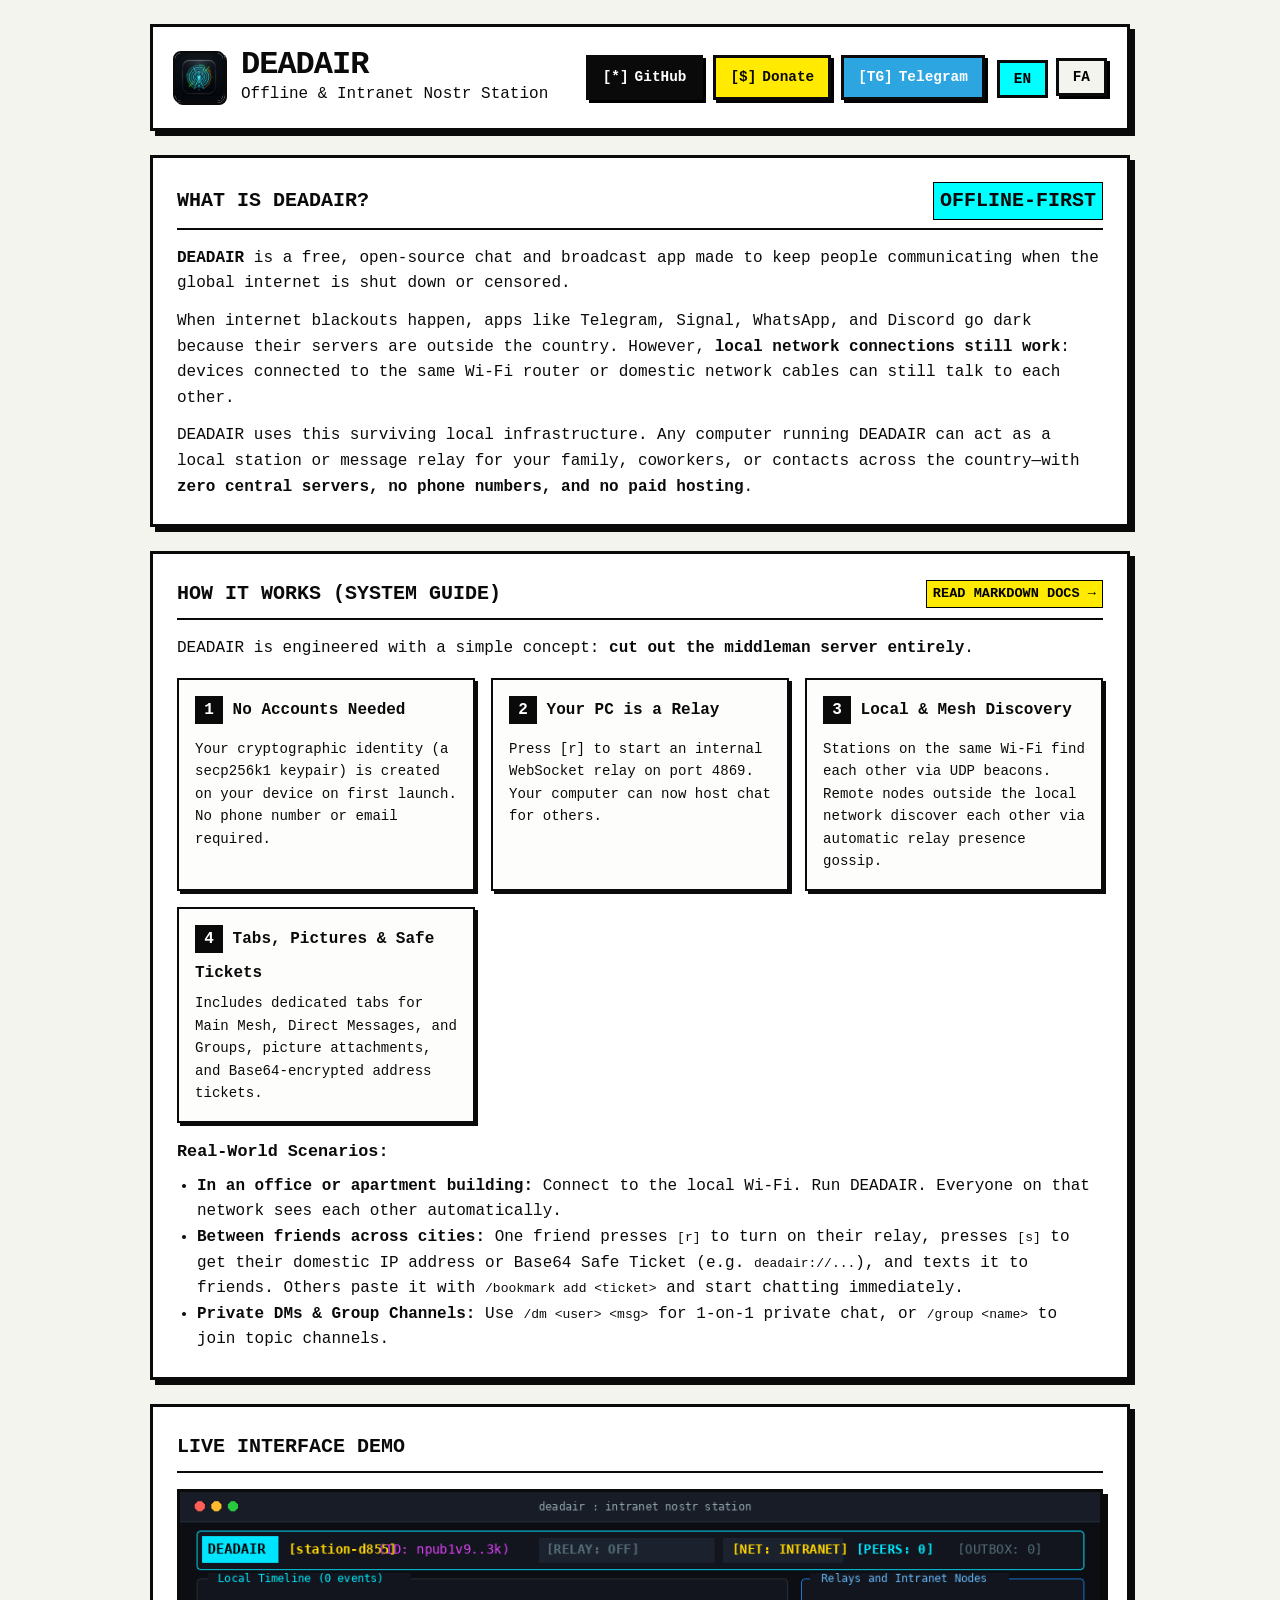
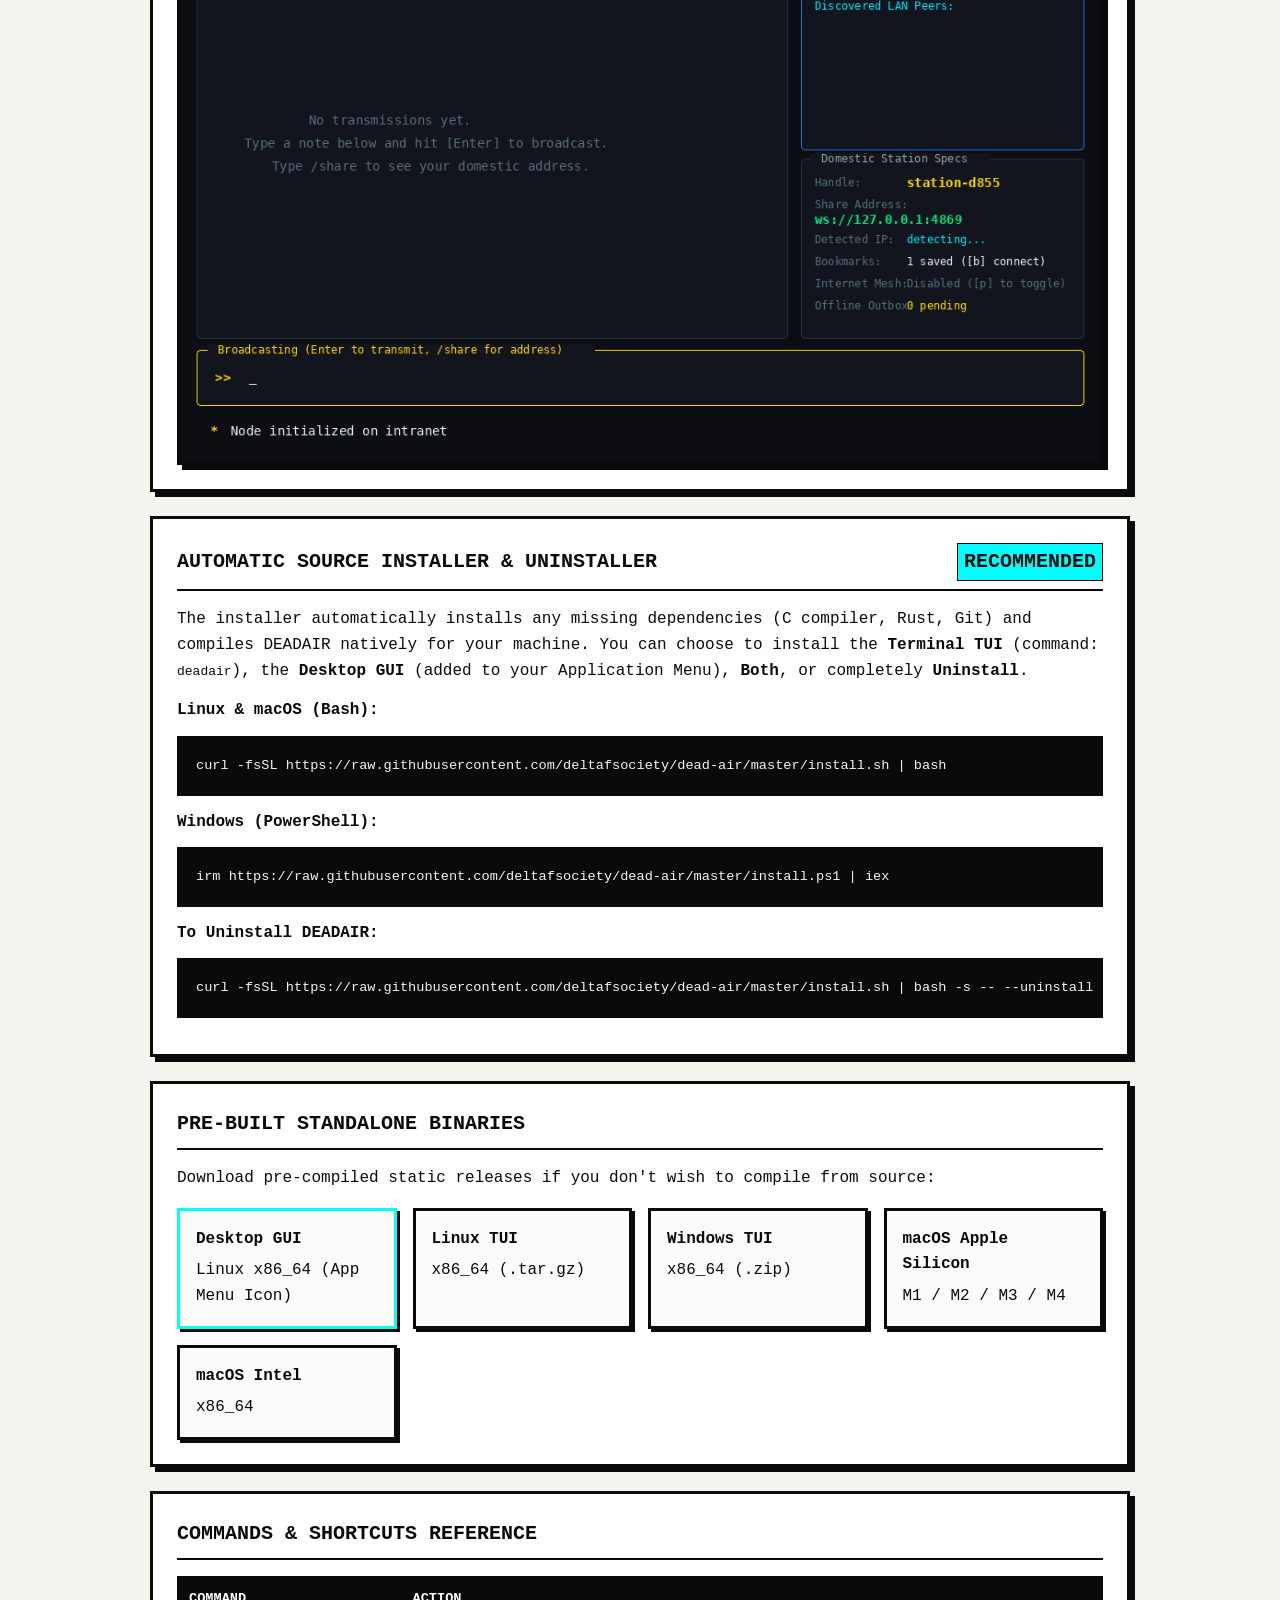
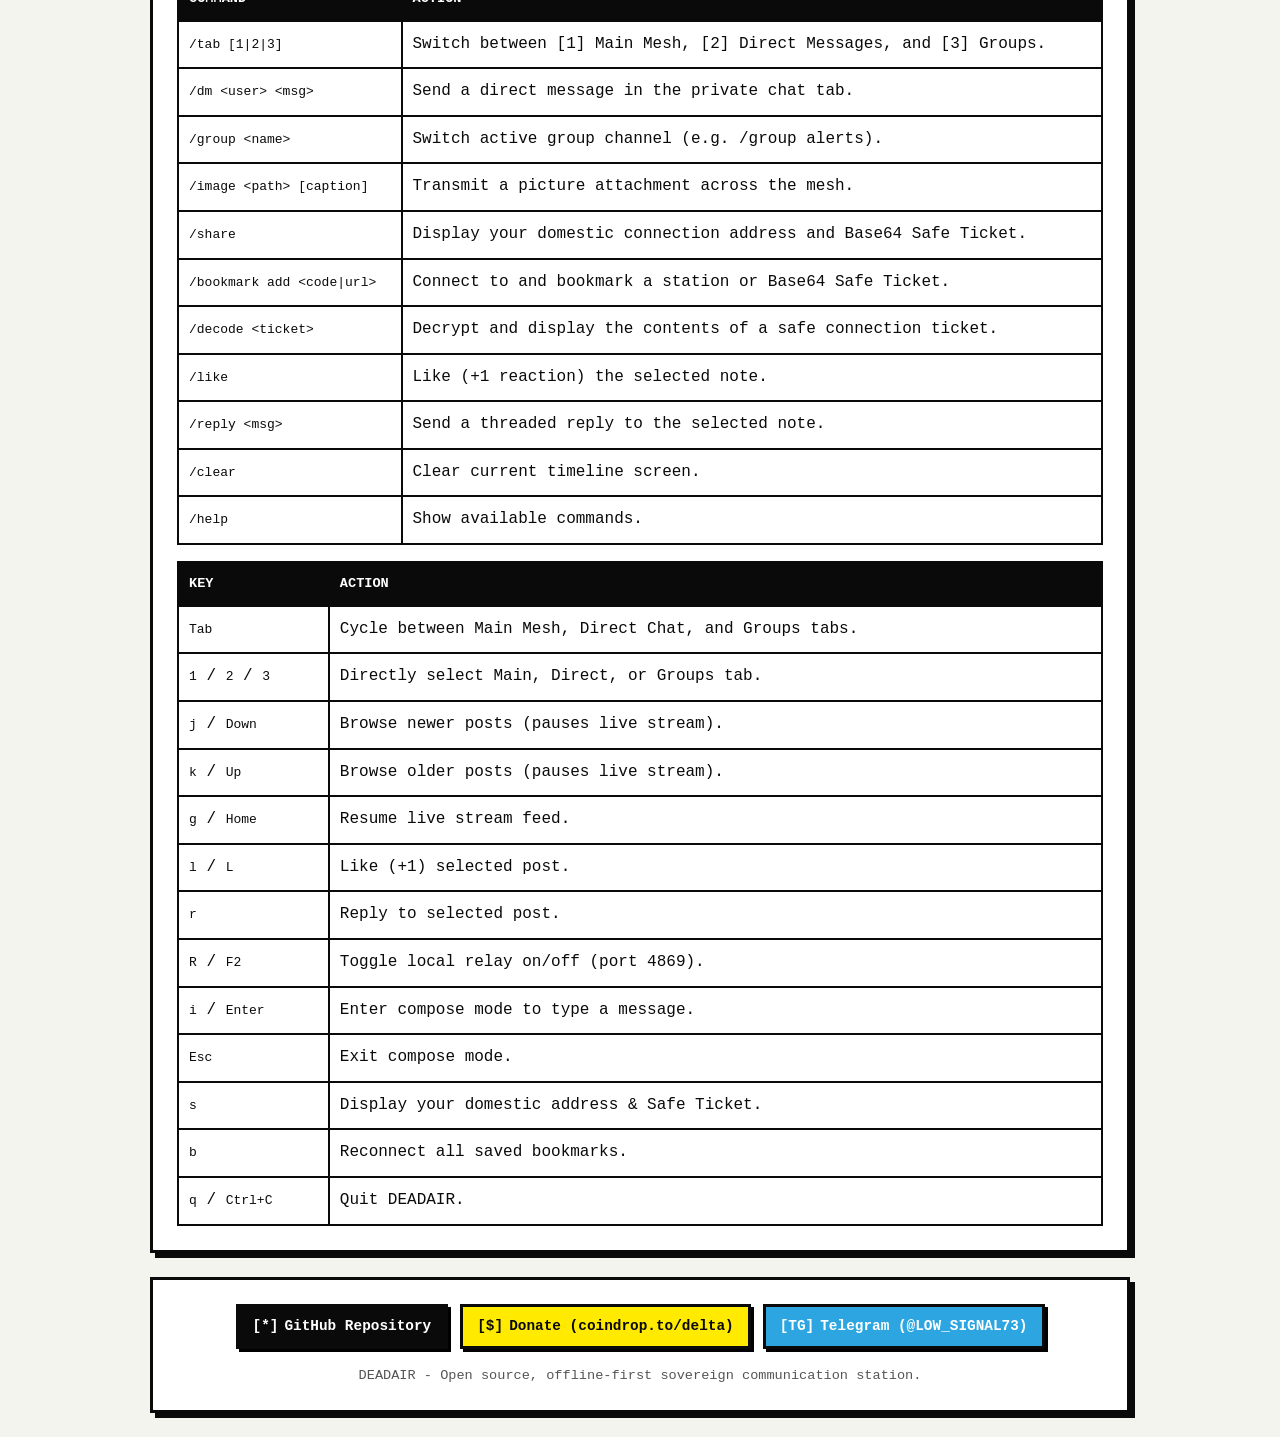
==== commit 1eb4890e: "feat: multi-tab mesh (main, direct, groups), picture sharing, safe base64 tickets, emoji-free UI, an" ====
--- a/docs/index.html
+++ b/docs/index.html
@@ -3,7 +3,7 @@
 <head>
   <meta charset="UTF-8">
   <meta name="viewport" content="width=device-width, initial-scale=1.0">
-  <title>DEADAIR // Offline & Intranet Nostr Station</title>
+  <title>DEADAIR // Offline &amp; Intranet Nostr Station</title>
   <link rel="icon" type="image/png" href="images/icon.png">
   <style>
     :root {
@@ -260,19 +260,6 @@
       border: var(--border);
     }
 
-    .diagram-box {
-      background: #0f141c;
-      color: #64ffda;
-      padding: 20px;
-      border: var(--border);
-      box-shadow: var(--shadow);
-      font-family: ui-monospace, monospace;
-      overflow-x: auto;
-      margin: 16px 0;
-      font-size: 0.9rem;
-      line-height: 1.4;
-    }
-
     .persian-section {
       direction: rtl;
       font-family: Vazirmatn, Tahoma, sans-serif;
@@ -326,17 +313,17 @@
       
       <div class="top-actions">
         <a class="btn btn-github" href="https://github.com/deltafsociety/dead-air" target="_blank" rel="noopener">
-          <span>★</span> GitHub
+          <span>[*]</span> GitHub
         </a>
         <a class="btn btn-donate" href="https://coindrop.to/delta" target="_blank" rel="noopener">
-          <span>☕</span> Donate
+          <span>[$]</span> Donate
         </a>
         <a class="btn btn-telegram" href="https://t.me/LOW_SIGNAL73" target="_blank" rel="noopener">
-          <span>📢</span> Telegram
+          <span>[TG]</span> Telegram
         </a>
         <div class="lang-switcher">
           <button id="btn-en" class="active" onclick="setLang('en')">EN</button>
-          <button id="btn-fa" onclick="setLang('fa')">فا</button>
+          <button id="btn-fa" onclick="setLang('fa')">FA</button>
         </div>
       </div>
     </header>
@@ -358,7 +345,7 @@
           However, <strong>local network connections still work</strong>: devices connected to the same Wi-Fi router or domestic network cables can still talk to each other.
         </p>
         <p style="margin-top: 12px;">
-          DEADAIR uses this surviving local infrastructure. Any computer running DEADAIR can act as a local station or message relay for your family, coworkers, or contacts across the city—with <strong>zero central servers, no phone numbers, and no paid hosting</strong>.
+          DEADAIR uses this surviving local infrastructure. Any computer running DEADAIR can act as a local station or message relay for your family, coworkers, or contacts across the country—with <strong>zero central servers, no phone numbers, and no paid hosting</strong>.
         </p>
       </div>
 
@@ -366,7 +353,7 @@
       <div class="box" id="docs-en">
         <div class="box-title">
           <span>How It Works (System Guide)</span>
-          <a href="https://github.com/deltafsociety/dead-air/blob/master/docs/HOW_IT_WORKS.md" target="_blank" style="font-size: 0.85rem; text-decoration: none; color: #000;" class="highlight-alt">Read full markdown docs &rarr;</a>
+          <a href="https://github.com/deltafsociety/dead-air/blob/master/docs/HOW_IT_WORKS.md" target="_blank" style="font-size: 0.85rem; text-decoration: none; color: #000;" class="highlight-alt">Read markdown docs &rarr;</a>
         </div>
         
         <p>DEADAIR is engineered with a simple concept: <strong>cut out the middleman server entirely</strong>.</p>
@@ -384,55 +371,44 @@
           </div>
           <div class="step-card">
             <div class="step-number">3</div>
-            <strong>Local Wi-Fi Discovery</strong>
-            <p style="font-size: 0.88rem; margin-top: 6px;">Stations on the same Wi-Fi or router find each other automatically via UDP beacons without typing any IP address.</p>
+            <strong>Local &amp; Mesh Discovery</strong>
+            <p style="font-size: 0.88rem; margin-top: 6px;">Stations on the same Wi-Fi find each other via UDP beacons. Remote nodes outside the local network discover each other via automatic relay presence gossip.</p>
           </div>
           <div class="step-card">
             <div class="step-number">4</div>
-            <strong>Offline Outbox</strong>
-            <p style="font-size: 0.88rem; margin-top: 6px;">Type messages even while totally disconnected. DEADAIR saves them and sends them the second you connect to any peer.</p>
+            <strong>Tabs, Pictures &amp; Safe Tickets</strong>
+            <p style="font-size: 0.88rem; margin-top: 6px;">Includes dedicated tabs for Main Mesh, Direct Messages, and Groups, picture attachments, and Base64-encrypted address tickets.</p>
           </div>
-        </div>
-
-        <div class="diagram-box">
-┌────────────────────────────────────────────────────────────────────────┐
-│                        HOW DEADAIR TRANSMITS DATA                      │
-├────────────────────────────────────────────────────────────────────────┤
-│                                                                        │
-│   [Your Device] ──── (Wi-Fi / LAN: UDP 48690) ───► [Nearby Neighbor]   │
-│         │                                         (Auto-Discovered)    │
-│         │                                                              │
-│         ▼ (Press [r] - Port 4869)                                      │
-│   [Your Embedded Relay] ◄─── (Domestic IP) ───► [Friend Across City]   │
-│                                                (Intranet Connection)   │
-│                                                                        │
-└────────────────────────────────────────────────────────────────────────┘
         </div>
 
         <h3 style="margin-top: 16px; font-size: 1.05rem;">Real-World Scenarios:</h3>
         <ul style="margin-left: 20px; margin-top: 8px;">
           <li><strong>In an office or apartment building:</strong> Connect to the local Wi-Fi. Run DEADAIR. Everyone on that network sees each other automatically.</li>
-          <li><strong>Between friends across the city:</strong> One friend presses <code>[r]</code> to turn on their relay, presses <code>[s]</code> to get their domestic IP address (e.g. <code>ws://5.x.x.x:4869 [Alice]</code>), and texts it to friends. Others run <code>/bookmark add ws://5.x.x.x:4869 Alice</code> and start chatting.</li>
+          <li><strong>Between friends across cities:</strong> One friend presses <code>[r]</code> to turn on their relay, presses <code>[s]</code> to get their domestic IP address or Base64 Safe Ticket (e.g. <code>deadair://...</code>), and texts it to friends. Others paste it with <code>/bookmark add &lt;ticket&gt;</code> and start chatting immediately.</li>
+          <li><strong>Private DMs &amp; Group Channels:</strong> Use <code>/dm &lt;user&gt; &lt;msg&gt;</code> for 1-on-1 private chat, or <code>/group &lt;name&gt;</code> to join topic channels.</li>
         </ul>
       </div>
 
       <div class="box">
-        <div class="box-title">Live Terminal &amp; GUI Demo</div>
+        <div class="box-title">Live Interface Demo</div>
         <img src="images/demo.gif" alt="DEADAIR Terminal Workflow Demo" style="width: 100%; border: var(--border); box-shadow: var(--shadow); margin-top: 8px; display: block;">
       </div>
 
       <div class="box">
         <div class="box-title">
-          <span>Automatic Source Installer</span>
+          <span>Automatic Source Installer &amp; Uninstaller</span>
           <span class="highlight">Recommended</span>
         </div>
-        <p>The installer automatically installs any missing dependencies (C compiler, Rust, Git) and compiles DEADAIR natively for your machine. You can choose to install the <strong>Terminal TUI</strong> (command: <code>deadair</code>), the <strong>Desktop GUI</strong> (added to your Application Menu), or <strong>Both</strong>.</p>
+        <p>The installer automatically installs any missing dependencies (C compiler, Rust, Git) and compiles DEADAIR natively for your machine. You can choose to install the <strong>Terminal TUI</strong> (command: <code>deadair</code>), the <strong>Desktop GUI</strong> (added to your Application Menu), <strong>Both</strong>, or completely <strong>Uninstall</strong>.</p>
         
         <p style="margin-top: 14px;"><strong>Linux &amp; macOS (Bash):</strong></p>
         <pre>curl -fsSL https://raw.githubusercontent.com/deltafsociety/dead-air/master/install.sh | bash</pre>
 
         <p style="margin-top: 14px;"><strong>Windows (PowerShell):</strong></p>
         <pre>irm https://raw.githubusercontent.com/deltafsociety/dead-air/master/install.ps1 | iex</pre>
+
+        <p style="margin-top: 14px;"><strong>To Uninstall DEADAIR:</strong></p>
+        <pre>curl -fsSL https://raw.githubusercontent.com/deltafsociety/dead-air/master/install.sh | bash -s -- --uninstall</pre>
       </div>
 
       <div class="box">
@@ -473,32 +449,36 @@
           </thead>
           <tbody>
             <tr>
-              <td><code>/name &lt;nick&gt;</code></td>
-              <td>Set your display handle and publish your profile.</td>
+              <td><code>/tab [1|2|3]</code></td>
+              <td>Switch between [1] Main Mesh, [2] Direct Messages, and [3] Groups.</td>
+            </tr>
+            <tr>
+              <td><code>/dm &lt;user&gt; &lt;msg&gt;</code></td>
+              <td>Send a direct message in the private chat tab.</td>
+            </tr>
+            <tr>
+              <td><code>/group &lt;name&gt;</code></td>
+              <td>Switch active group channel (e.g. /group alerts).</td>
+            </tr>
+            <tr>
+              <td><code>/image &lt;path&gt; [caption]</code></td>
+              <td>Transmit a picture attachment across the mesh.</td>
             </tr>
             <tr>
               <td><code>/share</code></td>
-              <td>Display your domestic connection address to share with friends.</td>
-            </tr>
-            <tr>
-              <td><code>/ip</code></td>
-              <td>Re-detect domestic IP address.</td>
-            </tr>
-            <tr>
-              <td><code>/bookmark add &lt;url&gt; [name]</code></td>
-              <td>Save a peer's station and connect to it.</td>
-            </tr>
-            <tr>
-              <td><code>/bookmark remove &lt;key&gt;</code></td>
-              <td>Remove a relay from saved bookmarks.</td>
-            </tr>
-            <tr>
-              <td><code>/bookmark connect</code></td>
-              <td>Reconnect to all saved stations.</td>
+              <td>Display your domestic connection address and Base64 Safe Ticket.</td>
+            </tr>
+            <tr>
+              <td><code>/bookmark add &lt;code|url&gt;</code></td>
+              <td>Connect to and bookmark a station or Base64 Safe Ticket.</td>
+            </tr>
+            <tr>
+              <td><code>/decode &lt;ticket&gt;</code></td>
+              <td>Decrypt and display the contents of a safe connection ticket.</td>
             </tr>
             <tr>
               <td><code>/like</code></td>
-              <td>Like (❤️ Nostr reaction) the selected note.</td>
+              <td>Like (+1 reaction) the selected note.</td>
             </tr>
             <tr>
               <td><code>/reply &lt;msg&gt;</code></td>
@@ -506,7 +486,7 @@
             </tr>
             <tr>
               <td><code>/clear</code></td>
-              <td>Clear local timeline screen.</td>
+              <td>Clear current timeline screen.</td>
             </tr>
             <tr>
               <td><code>/help</code></td>
@@ -524,6 +504,14 @@
           </thead>
           <tbody>
             <tr>
+              <td><code>Tab</code></td>
+              <td>Cycle between Main Mesh, Direct Chat, and Groups tabs.</td>
+            </tr>
+            <tr>
+              <td><code>1</code> / <code>2</code> / <code>3</code></td>
+              <td>Directly select Main, Direct, or Groups tab.</td>
+            </tr>
+            <tr>
               <td><code>j</code> / <code>Down</code></td>
               <td>Browse newer posts (pauses live stream).</td>
             </tr>
@@ -537,11 +525,11 @@
             </tr>
             <tr>
               <td><code>l</code> / <code>L</code></td>
-              <td>Like (❤️) selected post.</td>
+              <td>Like (+1) selected post.</td>
             </tr>
             <tr>
               <td><code>r</code></td>
-              <td>Reply (💬) to selected post.</td>
+              <td>Reply to selected post.</td>
             </tr>
             <tr>
               <td><code>R</code> / <code>F2</code></td>
@@ -557,7 +545,7 @@
             </tr>
             <tr>
               <td><code>s</code></td>
-              <td>Display your shareable domestic address.</td>
+              <td>Display your domestic address &amp; Safe Ticket.</td>
             </tr>
             <tr>
               <td><code>b</code></td>
@@ -589,7 +577,7 @@
           با این حال، <strong>ارتباطات محلی و داخلی همچنان فعال است</strong>: دستگاه‌هایی که به یک وای‌فای مشترک یا شبکه اینترانت داخلی متصل هستند می‌توانند مستقیماً با یکدیگر تبادل داده کنند.
         </p>
         <p style="margin-top: 12px;">
-          برنامه DEADAIR دقیقاً از همین ظرفیت استفاده می‌کند. هر لپ‌تاپ یا رایانه با اجرای این برنامه می‌تواند بدون نیاز به سرورهای پولی، بدون شماره تلفن و بدون وابستگی، به یک ایستگاه پیام‌رسان برای خانه، محل کار یا دوستان در شهرهای دیگر تبدیل شود.
+          برنامه DEADAIR از همین ظرفیت استفاده می‌کند. هر لپ‌تاپ یا رایانه با اجرای این برنامه می‌تواند بدون نیاز به سرورهای پولی، بدون شماره تلفن و بدون وابستگی، به یک ایستگاه پیام‌رسان برای خانه، محل کار یا دوستان در شهرهای دیگر تبدیل شود.
         </p>
       </div>
 
@@ -597,7 +585,7 @@
       <div class="box" id="docs-fa">
         <div class="box-title">
           <span>نحوه کارکرد (راهنمای گام‌به‌گام)</span>
-          <a href="https://github.com/deltafsociety/dead-air/blob/master/docs/HOW_IT_WORKS.md" target="_blank" style="font-size: 0.85rem; text-decoration: none; color: #000;" class="highlight-alt">مشاهده مستندات فنی در گیت‌هاب &larr;</a>
+          <a href="https://github.com/deltafsociety/dead-air/blob/master/docs/HOW_IT_WORKS.md" target="_blank" style="font-size: 0.85rem; text-decoration: none; color: #000;" class="highlight-alt">مشاهده مستندات در گیت‌هاب &larr;</a>
         </div>
 
         <p>ایده DEADAIR بسیار سرراست است: <strong>حذف کامل سرورها و شرکت‌های واسط</strong>.</p>
@@ -615,35 +603,21 @@
           </div>
           <div class="step-card">
             <div class="step-number">۳</div>
-            <strong>کشف خودکار در وای‌فای</strong>
-            <p style="font-size: 0.88rem; margin-top: 6px;">کاربران متصل به یک مودم یا شبکه محلی بدون وارد کردن هیچ آدرسی، خودکار یکدیگر را پیدا می‌کنند.</p>
+            <strong>کشف خودکار همتایان</strong>
+            <p style="font-size: 0.88rem; margin-top: 6px;">در وای‌فای از طریق امواج UDP و در سطح اینترانت از طریق انتشار خودکار سیگنال رله‌ها، کاربران به صورت خودکار یکدیگر را پیدا می‌کنند.</p>
           </div>
           <div class="step-card">
             <div class="step-number">۴</div>
-            <strong>صندوق ارسال آفلاین</strong>
-            <p style="font-size: 0.88rem; margin-top: 6px;">در زمان قطع کامل شبکه پیام‌هایتان را بنویسید؛ به محض برقراری اتصال با هر ایستگاهی، پیام‌ها خودکار ارسال می‌شوند.</p>
+            <strong>تب‌ها، تصاویر و بلیط امن</strong>
+            <p style="font-size: 0.88rem; margin-top: 6px;">دارای تب‌های چت عمومی، خصوصی و گروه‌ها، امکان ارسال تصویر، و کدگذاری Base64 آدرس‌ها جهت انتقال امن.</p>
           </div>
-        </div>
-
-        <div class="diagram-box">
-┌────────────────────────────────────────────────────────────────────────┐
-│                   نحوه انتقال داده‌ها در سامانه DEADAIR                 │
-├────────────────────────────────────────────────────────────────────────┤
-│                                                                        │
-│   [دستگاه شما] ──── (وای‌فای محلی: UDP 48690) ───► [همکار یا همسایه]   │
-│         │                                         (شناسایی خودکار)     │
-│         │                                                              │
-│         ▼ (فشردن کلید [r] روی پورت 4869)                               │
-│   [رله داخلی شما] ◄─── (آدرس IP داخلی) ───► [دوست در شهر دیگر]          │
-│                                            (اتصال اینترانت ملی)        │
-│                                                                        │
-└────────────────────────────────────────────────────────────────────────┘
         </div>
 
         <h3 style="margin-top: 16px; font-size: 1.05rem;">سناریوهای واقعی:</h3>
         <ul style="margin-right: 20px; margin-top: 8px;">
           <li><strong>در یک ساختمان یا دفتر کار:</strong> به وای‌فای وصل شوید و برنامه را باز کنید؛ بدون هیچ تنظیماتی با دیگران گفتگو کنید.</li>
-          <li><strong>ارتباط بین دو شهر در زمان قطعی اینترنت:</strong> یکی از طرفین کلید <code>[r]</code> را می‌زند تا رله روشن شود، کلید <code>[s]</code> را می‌زند و آدرس را با پیامک برای دیگری می‌فرستد. طرف مقابل دستور <code>/bookmark add ws://5.x.x.x:4869 Ali</code> را می‌زند و چت برقرار می‌شود.</li>
+          <li><strong>ارتباط بین دو شهر در زمان قطعی اینترنت:</strong> یکی از طرفین کلید <code>[r]</code> را می‌زند تا رله روشن شود، کلید <code>[s]</code> را می‌زند و آدرس یا کد امن Base64 را با پیامک برای دیگری می‌فرستد. طرف مقابل دستور <code>/bookmark add &lt;کد&gt;</code> را می‌زند و چت برقرار می‌شود.</li>
+          <li><strong>چت خصوصی و کانال‌های گروهی:</strong> با دستور <code>/dm</code> گفتگوی دونفره یا با دستور <code>/group</code> کانال‌های موضوعی بسازید.</li>
         </ul>
       </div>
 
@@ -654,16 +628,19 @@
 
       <div class="box">
         <div class="box-title">
-          <span>نصب خودکار از روی سورس کد</span>
+          <span>نصب خودکار از روی سورس کد و حذف کامل</span>
           <span class="highlight">پیشنهادی</span>
         </div>
-        <p>اسکریپت هوشمند تمام پیش‌نیازها را بررسی و نصب کرده و برنامه را برای سیستم شما کامپایل می‌کند. می‌توانید نسخه <strong>ترمینال (TUI)</strong>، نسخه <strong>گرافیکی دسکتاپ (GUI)</strong> یا <strong>هر دو</strong> را انتخاب کنید.</p>
+        <p>اسکریپت هوشمند تمام پیش‌نیازها را بررسی و نصب کرده و برنامه را برای سیستم شما کامپایل می‌کند. می‌توانید نسخه <strong>ترمینال (TUI)</strong>، نسخه <strong>گرافیکی دسکتاپ (GUI)</strong>، <strong>هر دو</strong>، یا گزینه <strong>حذف کامل (Uninstall)</strong> را انتخاب کنید.</p>
         
         <p style="margin-top: 14px;"><strong>لینوکس و مک اواس:</strong></p>
         <pre>curl -fsSL https://raw.githubusercontent.com/deltafsociety/dead-air/master/install.sh | bash</pre>
 
         <p style="margin-top: 14px;"><strong>ویندوز (PowerShell):</strong></p>
         <pre>irm https://raw.githubusercontent.com/deltafsociety/dead-air/master/install.ps1 | iex</pre>
+
+        <p style="margin-top: 14px;"><strong>حذف برنامه (Uninstall):</strong></p>
+        <pre>curl -fsSL https://raw.githubusercontent.com/deltafsociety/dead-air/master/install.sh | bash -s -- --uninstall</pre>
       </div>
 
       <div class="box">
@@ -704,44 +681,48 @@
           </thead>
           <tbody>
             <tr>
-              <td><code>/name &lt;نام&gt;</code></td>
-              <td>تعیین نام نمایشی در شبکه.</td>
+              <td><code>/tab [1|2|3]</code></td>
+              <td>جابجایی میان [1] فید عمومی، [2] پیام‌های خصوصی و [3] گروه‌ها.</td>
+            </tr>
+            <tr>
+              <td><code>/dm &lt;نام&gt; &lt;پیام&gt;</code></td>
+              <td>ارسال پیام خصوصی به یک کاربر در تب پیام‌های مستقیم.</td>
+            </tr>
+            <tr>
+              <td><code>/group &lt;نام&gt;</code></td>
+              <td>عضویت یا جابجایی به یک کانال گروهی (مثال: group alerts/).</td>
+            </tr>
+            <tr>
+              <td><code>/image &lt;مسیر&gt; [توضیح]</code></td>
+              <td>ارسال یک تصویر به شبکه مش.</td>
             </tr>
             <tr>
               <td><code>/share</code></td>
-              <td>نمایش آدرس ایستگاه جهت اشتراک‌گذاری با دیگران.</td>
-            </tr>
-            <tr>
-              <td><code>/ip</code></td>
-              <td>بررسی مجدد آدرس IP شبکه داخلی.</td>
-            </tr>
-            <tr>
-              <td><code>/bookmark add &lt;آدرس&gt; [نام]</code></td>
-              <td>ذخیره رله دیگران و اتصال به آن.</td>
-            </tr>
-            <tr>
-              <td><code>/bookmark remove &lt;شناسه&gt;</code></td>
-              <td>حذف یک رله از ذخیره‌شده‌ها.</td>
-            </tr>
-            <tr>
-              <td><code>/bookmark connect</code></td>
-              <td>اتصال مجدد به تمامی نشانک‌های ذخیره‌شده.</td>
+              <td>نمایش آدرس ایستگاه و بلیط امن کدگذاری شده با Base64.</td>
+            </tr>
+            <tr>
+              <td><code>/bookmark add &lt;کد|آدرس&gt;</code></td>
+              <td>ذخیره و اتصال به یک رله یا بلیط امن.</td>
+            </tr>
+            <tr>
+              <td><code>/decode &lt;کد&gt;</code></td>
+              <td>رمزگشایی و نمایش محتوای یک بلیط اتصال امن.</td>
             </tr>
             <tr>
               <td><code>/like</code></td>
-              <td>پسندیدن (❤️ لایک) پیام انتخاب‌شده.</td>
+              <td>پسندیدن (+1) یادداشت انتخاب‌شده.</td>
             </tr>
             <tr>
               <td><code>/reply &lt;متن&gt;</code></td>
-              <td>ارسال پاسخ مستقیم به پیام انتخاب‌شده.</td>
+              <td>ارسال پاسخ مستقیم به یادداشت انتخاب‌شده.</td>
             </tr>
             <tr>
               <td><code>/clear</code></td>
-              <td>پاک کردن پیام‌های روی صفحه.</td>
+              <td>پاک کردن پیام‌های صفحه.</td>
             </tr>
             <tr>
               <td><code>/help</code></td>
-              <td>مشاهده راهنمای دستورات.</td>
+              <td>مشاهده راهنما.</td>
             </tr>
           </tbody>
         </table>
@@ -755,6 +736,14 @@
           </thead>
           <tbody>
             <tr>
+              <td><code>Tab</code></td>
+              <td>چرخش میان تب‌های چت عمومی، خصوصی و گروه‌ها.</td>
+            </tr>
+            <tr>
+              <td><code>1</code> / <code>2</code> / <code>3</code></td>
+              <td>انتخاب مستقیم تب فید عمومی، خصوصی یا گروه‌ها.</td>
+            </tr>
+            <tr>
               <td><code>j</code> / <code>Down</code></td>
               <td>حرکت به سمت پیام‌های جدیدتر (مکث جریان زنده).</td>
             </tr>
@@ -768,11 +757,11 @@
             </tr>
             <tr>
               <td><code>l</code> / <code>L</code></td>
-              <td>لایک کردن (❤️) پیام انتخاب‌شده.</td>
+              <td>لایک کردن (+1) پیام انتخاب‌شده.</td>
             </tr>
             <tr>
               <td><code>r</code></td>
-              <td>پاسخ دادن (💬) به پیام انتخاب‌شده.</td>
+              <td>پاسخ دادن به پیام انتخاب‌شده.</td>
             </tr>
             <tr>
               <td><code>R</code> / <code>F2</code></td>
@@ -788,7 +777,7 @@
             </tr>
             <tr>
               <td><code>s</code></td>
-              <td>نمایش آدرس ایستگاه شما.</td>
+              <td>نمایش آدرس ایستگاه و بلیط امن.</td>
             </tr>
             <tr>
               <td><code>b</code></td>
@@ -807,17 +796,17 @@
     <footer>
       <div class="footer-links">
         <a class="btn btn-github" href="https://github.com/deltafsociety/dead-air" target="_blank" rel="noopener">
-          <span>★</span> GitHub Repository
+          <span>[*]</span> GitHub Repository
         </a>
         <a class="btn btn-donate" href="https://coindrop.to/delta" target="_blank" rel="noopener">
-          <span>☕</span> Donate (coindrop.to/delta)
+          <span>[$]</span> Donate (coindrop.to/delta)
         </a>
         <a class="btn btn-telegram" href="https://t.me/LOW_SIGNAL73" target="_blank" rel="noopener">
-          <span>📢</span> Telegram (@LOW_SIGNAL73)
+          <span>[TG]</span> Telegram (@LOW_SIGNAL73)
         </a>
       </div>
       <p style="font-size: 0.85rem; color: #555;">
-        DEADAIR — Open source, offline-first sovereign communication station.
+        DEADAIR - Open source, offline-first sovereign communication station.
       </p>
     </footer>
   </div>
